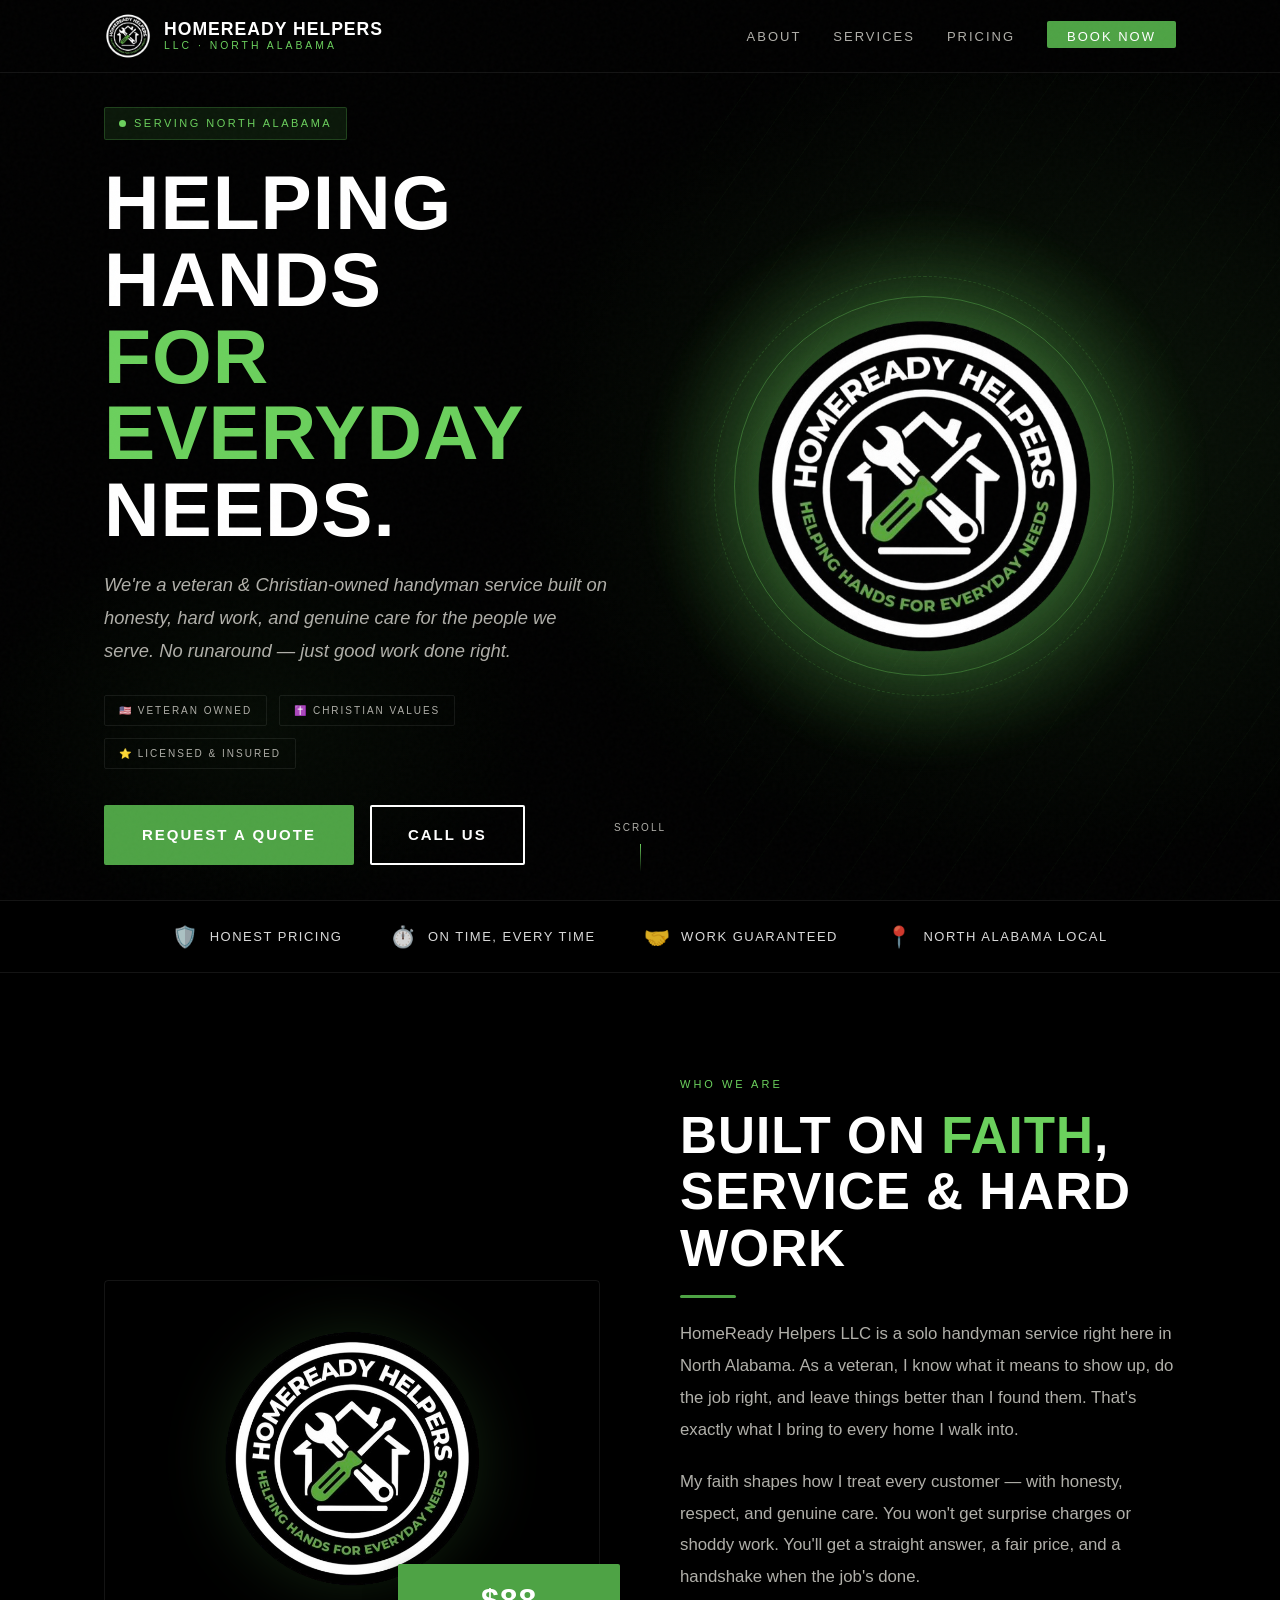
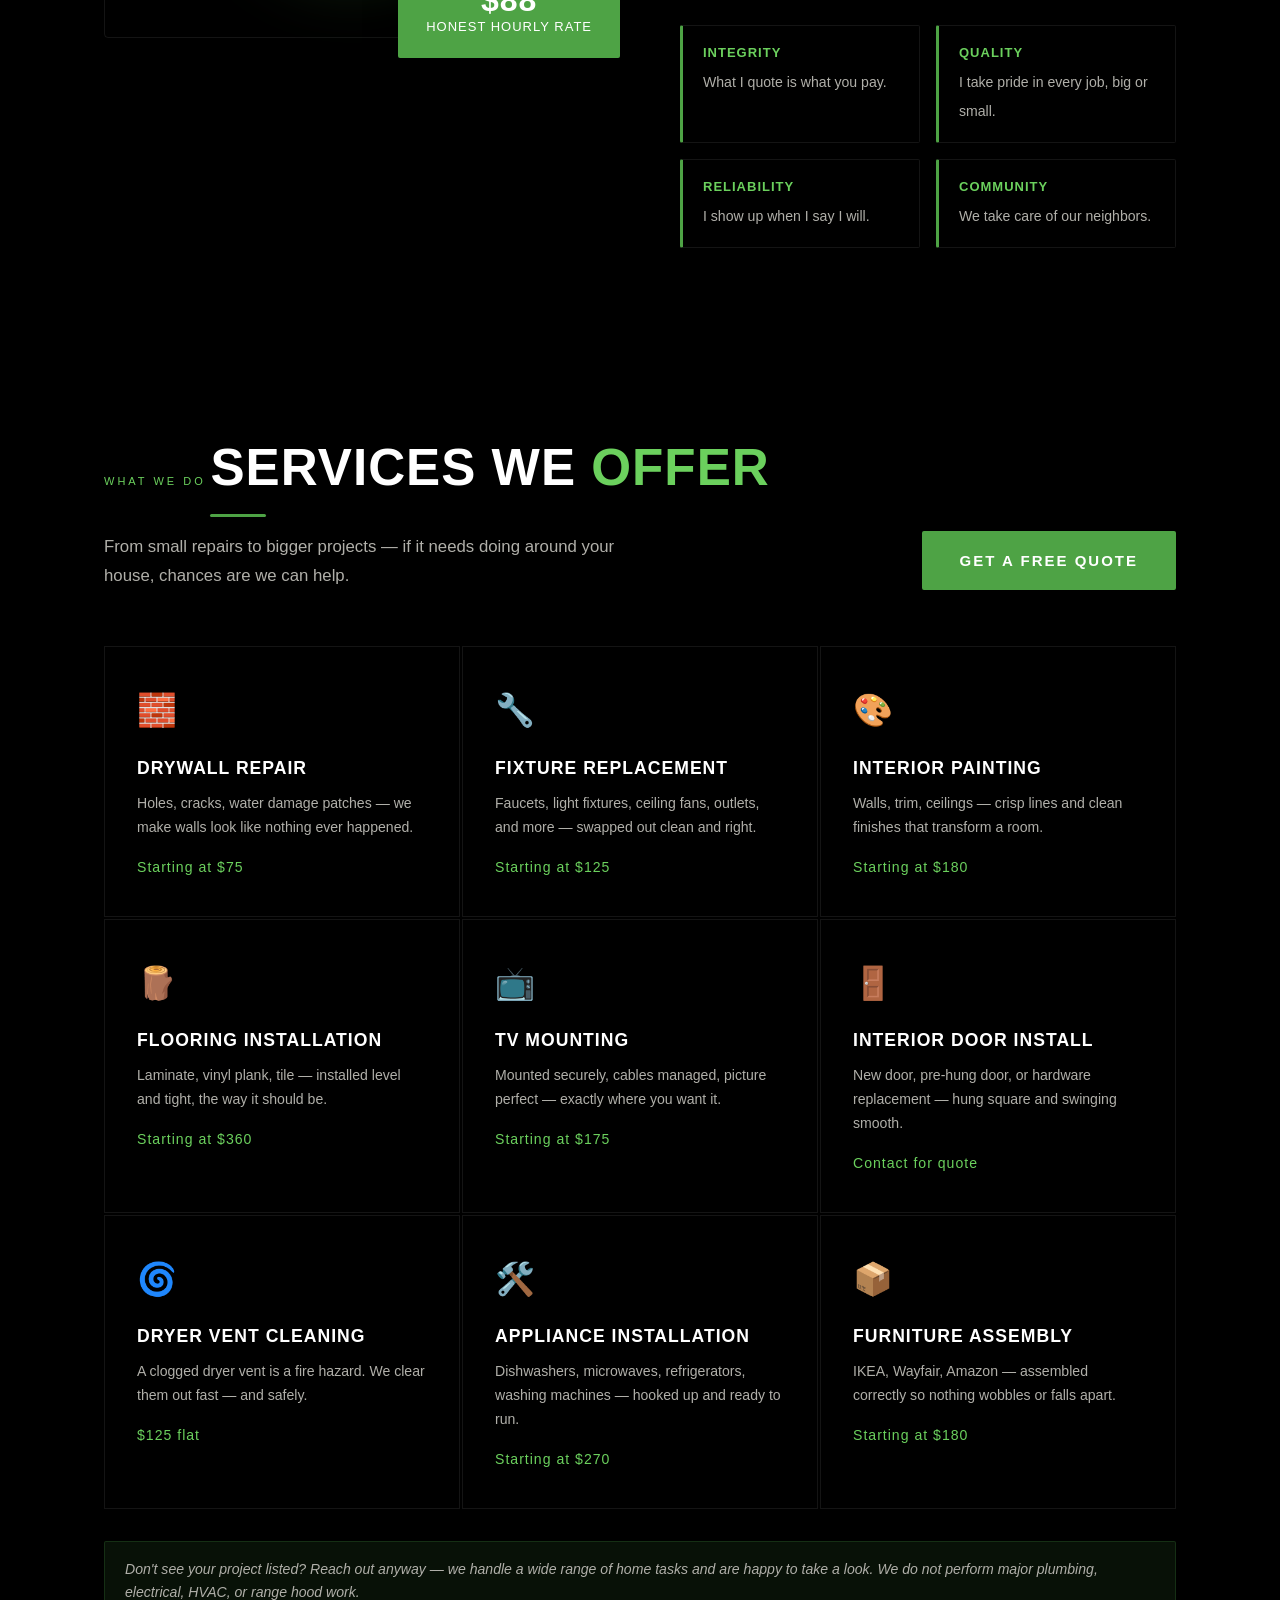
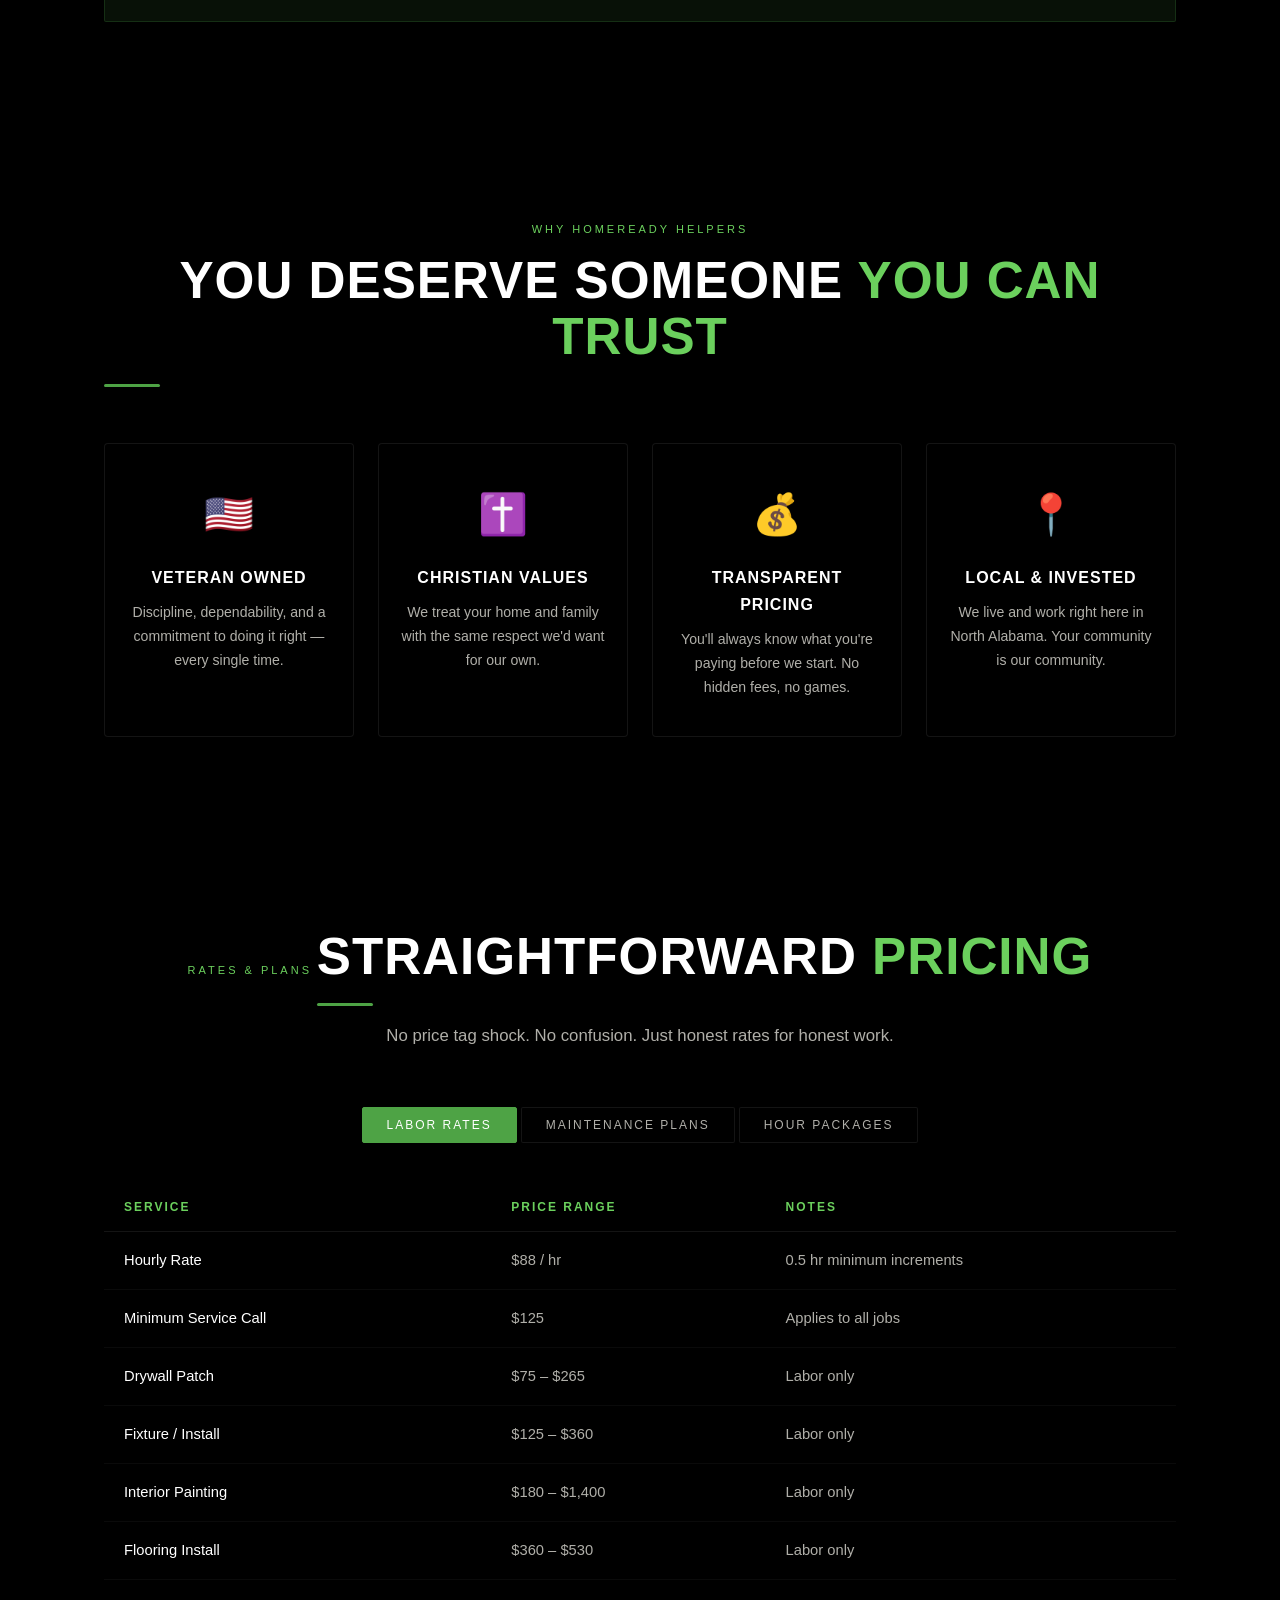
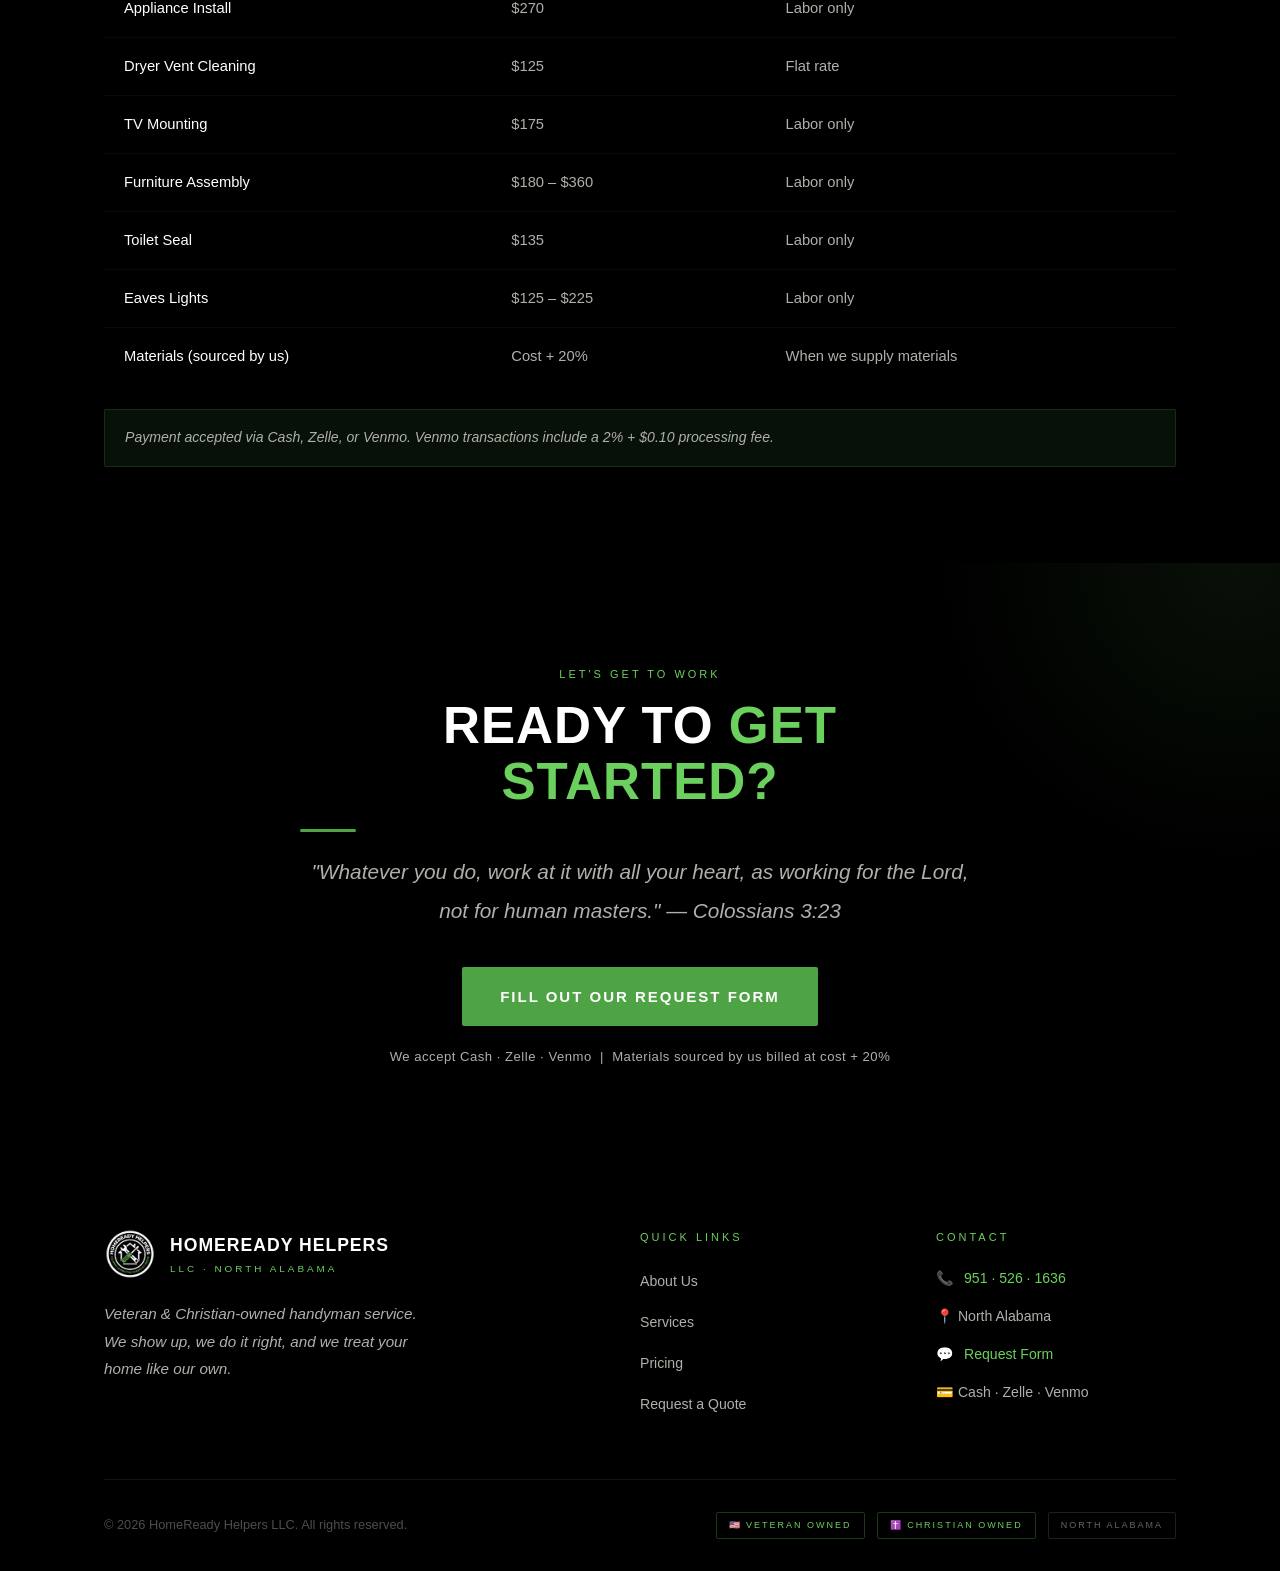
==== index.html @ 25ef0c64 "Differentiate Maintenance Plans from Hour Packages in pricing Rename the "Monthly Plans" tab to "Mai" ====
<!DOCTYPE html>
<html lang="en">
<head>
  <meta charset="UTF-8" />
  <meta name="viewport" content="width=device-width, initial-scale=1.0" />
  <title>HomeReady Helpers LLC | North Alabama Handyman Services</title>
  <meta name="description" content="Veteran & Christian-owned handyman service in North Alabama. Honest work, fair prices, and people we actually care about. Call 951 · 526 · 1636." />

  <!-- Social share preview (Facebook, etc.) -->
  <meta property="og:type" content="website" />
  <meta property="og:title" content="HomeReady Helpers LLC | North Alabama Handyman Services" />
  <meta property="og:description" content="Veteran & Christian-owned handyman service in North Alabama. Honest work, fair prices, and people we actually care about." />
  <meta property="og:image" content="https://homereadyhelpers.com/icons/icon-512.png" />
  <meta property="og:url" content="https://homereadyhelpers.com/" />
  <meta name="twitter:card" content="summary_large_image" />

  <link rel="icon" href="icons/icon-192.png" />
  <link rel="apple-touch-icon" href="icons/apple-touch-icon.png" />
  <meta name="theme-color" content="#000000" />

  <link rel="stylesheet" href="style.css" />
</head>
<body>

  <!-- ── SCROLL PROGRESS BAR ─────────────────────────────────── -->
  <div class="scroll-progress"></div>

  <!-- ── NAV ───────────────────────────────────────────────── -->
  <nav>
    <div class="container nav-inner">
      <a href="#hero" class="nav-logo">
        <img src="IMG_2296.png" alt="HomeReady Helpers Logo" onerror="this.style.display='none'" />
        <div class="nav-logo-text">
          HomeReady Helpers
          <span>LLC · North Alabama</span>
        </div>
      </a>
      <ul class="nav-links">
        <li><a href="#about">About</a></li>
        <li><a href="#services">Services</a></li>
        <li><a href="#pricing">Pricing</a></li>
        <li><a href="#book" class="nav-cta">Book Now</a></li>
      </ul>
      <button class="nav-toggle" id="navToggle" onclick="toggleMenu()" aria-label="Toggle menu" aria-expanded="false" aria-controls="mobileMenu">
        <span></span><span></span><span></span>
      </button>
    </div>
  </nav>

  <!-- mobile menu -->
  <div class="mobile-menu" id="mobileMenu">
    <a href="#about" onclick="closeMenu()">About</a>
    <a href="#services" onclick="closeMenu()">Services</a>
    <a href="#pricing" onclick="closeMenu()">Pricing</a>
    <a href="#book" onclick="closeMenu()" style="color: var(--green-light);">Book Now</a>
  </div>

  <!-- ── HERO ──────────────────────────────────────────────── -->
  <section id="hero">
    <div class="hero-bg"></div>
    <div class="container hero-inner">
      <div class="hero-content">
        <div class="hero-badge">
          <span class="hero-badge-dot"></span>
          <span>Serving North Alabama</span>
        </div>
        <h1 class="hero-title">
          Helping Hands
          <span class="accent">for Everyday</span>
          Needs.
        </h1>
        <p class="hero-sub">
          We're a veteran &amp; Christian-owned handyman service built on honesty,
          hard work, and genuine care for the people we serve. No runaround —
          just good work done right.
        </p>
        <div class="hero-badges">
          <span class="hero-pill">🇺🇸 Veteran Owned</span>
          <span class="hero-pill">✝️ Christian Values</span>
          <span class="hero-pill">⭐ Licensed &amp; Insured</span>
        </div>
        <div class="hero-actions">
          <a href="https://forms.gle/g29sGJyyHtXctqeb6" target="_blank" class="btn btn-primary">Request a Quote</a>
          <a href="tel:9515261636" class="btn btn-outline">Call Us</a>
        </div>
      </div>
      <div class="hero-logo-wrap">
        <div class="hero-logo-glow" aria-hidden="true"></div>
        <div class="hero-logo-ring">
          <img src="IMG_2296.png" alt="HomeReady Helpers LLC" onerror="this.style.background='#000000'" />
        </div>
      </div>
    </div>
    <div class="scroll-cue" aria-hidden="true">
      <span>Scroll</span>
      <span class="scroll-cue-line"></span>
    </div>
  </section>

  <!-- ── TRUST BAR ──────────────────────────────────────────── -->
  <div class="trust-bar">
    <div class="container trust-bar-inner">
      <div class="trust-item"><span class="trust-icon">🛡️</span> Honest Pricing</div>
      <div class="trust-item"><span class="trust-icon">⏱️</span> On Time, Every Time</div>
      <div class="trust-item"><span class="trust-icon">🤝</span> Work Guaranteed</div>
      <div class="trust-item"><span class="trust-icon">📍</span> North Alabama Local</div>
    </div>
  </div>

  <!-- ── ABOUT ──────────────────────────────────────────────── -->
  <section id="about" class="section">
    <div class="container">
      <div class="about-grid">
        <div class="about-img-wrap">
          <div class="about-img-box">
            <img src="IMG_2296.png" alt="HomeReady Helpers Logo" onerror="this.style.display='none'" />
          </div>
          <div class="about-accent-box">
            <strong data-count-to="88" data-count-prefix="$">$0</strong>
            Honest Hourly Rate
          </div>
        </div>
        <div class="about-text reveal">
          <span class="tag">Who We Are</span>
          <h2 class="section-title">Built on <span>Faith</span>, Service &amp; Hard Work</h2>
          <p>
            HomeReady Helpers LLC is a solo handyman service right here in North Alabama.
            As a veteran, I know what it means to show up, do the job right, and leave
            things better than I found them. That's exactly what I bring to every home I walk into.
          </p>
          <p>
            My faith shapes how I treat every customer — with honesty, respect, and genuine care.
            You won't get surprise charges or shoddy work. You'll get a straight answer, a fair price,
            and a handshake when the job's done.
          </p>
          <div class="about-values reveal stagger">
            <div class="about-value">
              <strong>Integrity</strong>
              <span>What I quote is what you pay.</span>
            </div>
            <div class="about-value">
              <strong>Quality</strong>
              <span>I take pride in every job, big or small.</span>
            </div>
            <div class="about-value">
              <strong>Reliability</strong>
              <span>I show up when I say I will.</span>
            </div>
            <div class="about-value">
              <strong>Community</strong>
              <span>We take care of our neighbors.</span>
            </div>
          </div>
        </div>
      </div>
    </div>
  </section>

  <!-- ── SERVICES ───────────────────────────────────────────── -->
  <section id="services" class="section section--dark">
    <div class="container">
      <div class="services-header reveal">
        <div>
          <span class="tag">What We Do</span>
          <h2 class="section-title">Services We <span>Offer</span></h2>
          <p class="section-intro">From small repairs to bigger projects — if it needs doing around your house, chances are we can help.</p>
        </div>
        <a href="https://forms.gle/g29sGJyyHtXctqeb6" target="_blank" class="btn btn-primary">Get a Free Quote</a>
      </div>
      <div class="services-grid reveal stagger">

        <div class="service-card">
          <div class="service-icon">🧱</div>
          <div class="service-name">Drywall Repair</div>
          <div class="service-desc">Holes, cracks, water damage patches — we make walls look like nothing ever happened.</div>
          <div class="service-price">Starting at $75</div>
        </div>

        <div class="service-card">
          <div class="service-icon">🔧</div>
          <div class="service-name">Fixture Replacement</div>
          <div class="service-desc">Faucets, light fixtures, ceiling fans, outlets, and more — swapped out clean and right.</div>
          <div class="service-price">Starting at $125</div>
        </div>

        <div class="service-card">
          <div class="service-icon">🎨</div>
          <div class="service-name">Interior Painting</div>
          <div class="service-desc">Walls, trim, ceilings — crisp lines and clean finishes that transform a room.</div>
          <div class="service-price">Starting at $180</div>
        </div>

        <div class="service-card">
          <div class="service-icon">🪵</div>
          <div class="service-name">Flooring Installation</div>
          <div class="service-desc">Laminate, vinyl plank, tile — installed level and tight, the way it should be.</div>
          <div class="service-price">Starting at $360</div>
        </div>

        <div class="service-card">
          <div class="service-icon">📺</div>
          <div class="service-name">TV Mounting</div>
          <div class="service-desc">Mounted securely, cables managed, picture perfect — exactly where you want it.</div>
          <div class="service-price">Starting at $175</div>
        </div>

        <div class="service-card">
          <div class="service-icon">🚪</div>
          <div class="service-name">Interior Door Install</div>
          <div class="service-desc">New door, pre-hung door, or hardware replacement — hung square and swinging smooth.</div>
          <div class="service-price">Contact for quote</div>
        </div>

        <div class="service-card">
          <div class="service-icon">🌀</div>
          <div class="service-name">Dryer Vent Cleaning</div>
          <div class="service-desc">A clogged dryer vent is a fire hazard. We clear them out fast — and safely.</div>
          <div class="service-price">$125 flat</div>
        </div>

        <div class="service-card">
          <div class="service-icon">🛠️</div>
          <div class="service-name">Appliance Installation</div>
          <div class="service-desc">Dishwashers, microwaves, refrigerators, washing machines — hooked up and ready to run.</div>
          <div class="service-price">Starting at $270</div>
        </div>

        <div class="service-card">
          <div class="service-icon">📦</div>
          <div class="service-name">Furniture Assembly</div>
          <div class="service-desc">IKEA, Wayfair, Amazon — assembled correctly so nothing wobbles or falls apart.</div>
          <div class="service-price">Starting at $180</div>
        </div>

      </div>

      <p class="pricing-note" style="margin-top: 32px;">
        Don't see your project listed? Reach out anyway — we handle a wide range of home tasks and are happy to take a look.
        We do not perform major plumbing, electrical, HVAC, or range hood work.
      </p>
    </div>
  </section>

  <!-- ── WHY US ──────────────────────────────────────────────── -->
  <section class="section">
    <div class="container">
      <div style="text-align:center;" class="reveal">
        <span class="tag">Why HomeReady Helpers</span>
        <h2 class="section-title">You Deserve Someone <span>You Can Trust</span></h2>
      </div>
      <div class="why-grid reveal stagger">
        <div class="why-card">
          <div class="why-icon">🇺🇸</div>
          <div class="why-title">Veteran Owned</div>
          <div class="why-desc">Discipline, dependability, and a commitment to doing it right — every single time.</div>
        </div>
        <div class="why-card">
          <div class="why-icon">✝️</div>
          <div class="why-title">Christian Values</div>
          <div class="why-desc">We treat your home and family with the same respect we'd want for our own.</div>
        </div>
        <div class="why-card">
          <div class="why-icon">💰</div>
          <div class="why-title">Transparent Pricing</div>
          <div class="why-desc">You'll always know what you're paying before we start. No hidden fees, no games.</div>
        </div>
        <div class="why-card">
          <div class="why-icon">📍</div>
          <div class="why-title">Local & Invested</div>
          <div class="why-desc">We live and work right here in North Alabama. Your community is our community.</div>
        </div>
      </div>
    </div>
  </section>

  <!-- ── PRICING ─────────────────────────────────────────────── -->
  <section id="pricing" class="section section--dark">
    <div class="container">
      <div class="pricing-intro reveal">
        <span class="tag">Rates &amp; Plans</span>
        <h2 class="section-title">Straightforward <span>Pricing</span></h2>
        <p class="section-intro">No price tag shock. No confusion. Just honest rates for honest work.</p>
      </div>

      <div class="pricing-tabs">
        <button class="pricing-tab active" onclick="showTab('labor', this)">Labor Rates</button>
        <button class="pricing-tab" onclick="showTab('subscriptions', this)">Maintenance Plans</button>
        <button class="pricing-tab" onclick="showTab('packages', this)">Hour Packages</button>
      </div>

      <!-- LABOR RATES -->
      <div class="pricing-panel active" id="tab-labor">
        <table class="pricing-table">
          <thead>
            <tr>
              <th>Service</th>
              <th>Price Range</th>
              <th>Notes</th>
            </tr>
          </thead>
          <tbody>
            <tr><td>Hourly Rate</td><td>$88 / hr</td><td>0.5 hr minimum increments</td></tr>
            <tr><td>Minimum Service Call</td><td>$125</td><td>Applies to all jobs</td></tr>
            <tr><td>Drywall Patch</td><td>$75 – $265</td><td>Labor only</td></tr>
            <tr><td>Fixture / Install</td><td>$125 – $360</td><td>Labor only</td></tr>
            <tr><td>Interior Painting</td><td>$180 – $1,400</td><td>Labor only</td></tr>
            <tr><td>Flooring Install</td><td>$360 – $530</td><td>Labor only</td></tr>
            <tr><td>Appliance Install</td><td>$270</td><td>Labor only</td></tr>
            <tr><td>Dryer Vent Cleaning</td><td>$125</td><td>Flat rate</td></tr>
            <tr><td>TV Mounting</td><td>$175</td><td>Labor only</td></tr>
            <tr><td>Furniture Assembly</td><td>$180 – $360</td><td>Labor only</td></tr>
            <tr><td>Toilet Seal</td><td>$135</td><td>Labor only</td></tr>
            <tr><td>Eaves Lights</td><td>$125 – $225</td><td>Labor only</td></tr>
            <tr><td>Materials (sourced by us)</td><td>Cost + 20%</td><td>When we supply materials</td></tr>
          </tbody>
        </table>
        <div class="pricing-note">
          Payment accepted via Cash, Zelle, or Venmo. Venmo transactions include a 2% + $0.10 processing fee.
        </div>
      </div>

      <!-- SUBSCRIPTION PLANS -->
      <div class="pricing-panel" id="tab-subscriptions">
        <div class="tab-intro-note">
          These are <strong>general home maintenance</strong> plans — recurring upkeep like small
          repairs, fixes, and honey-do tasks. Got a bigger project or something outside normal
          maintenance? Check out <a href="#" onclick="showTab('packages', document.querySelectorAll('.pricing-tab')[2]); return false;">Hour Packages</a> instead.
        </div>
        <div class="plan-cards">
          <div class="plan-card reveal">
            <div class="plan-name">Basic</div>
            <div class="plan-price"><sup>$</sup>99<sub>/mo</sub></div>
            <ul class="plan-features">
              <li>1 visit per month</li>
              <li>1 hour of labor included</li>
              <li>No material allowance</li>
              <li>$88/hr for overages</li>
              <li>$1,070/yr (save ~10%)</li>
            </ul>
            <a href="https://forms.gle/g29sGJyyHtXctqeb6" target="_blank" class="btn btn-outline" style="margin-top:24px; width:100%; text-align:center;">Get Started</a>
          </div>
          <div class="plan-card featured reveal">
            <div class="plan-name">Standard</div>
            <div class="plan-price"><sup>$</sup>149<sub>/mo</sub></div>
            <ul class="plan-features">
              <li>1 visit per month</li>
              <li>1.5 hours of labor included</li>
              <li>$30 material allowance</li>
              <li>$88/hr for overages</li>
              <li>$1,600/yr (save ~11%)</li>
            </ul>
            <a href="https://forms.gle/g29sGJyyHtXctqeb6" target="_blank" class="btn btn-primary" style="margin-top:24px; width:100%; text-align:center;">Get Started</a>
          </div>
          <div class="plan-card reveal">
            <div class="plan-name">Premium</div>
            <div class="plan-price"><sup>$</sup>199<sub>/mo</sub></div>
            <ul class="plan-features">
              <li>1x/mo (2 hrs) or 2x/mo (1 hr ea.)</li>
              <li>2 hours of labor included</li>
              <li>$60 material allowance</li>
              <li>$88/hr for overages</li>
              <li>$2,150/yr (save ~10%)</li>
            </ul>
            <a href="https://forms.gle/g29sGJyyHtXctqeb6" target="_blank" class="btn btn-outline" style="margin-top:24px; width:100%; text-align:center;">Get Started</a>
          </div>
        </div>
      </div>

      <!-- HOUR PACKAGES -->
      <div class="pricing-panel" id="tab-packages">
        <div class="tab-intro-note">
          Hour Packages are for work <strong>outside normal home maintenance</strong> — renovations,
          larger projects, and one-off jobs. For routine upkeep, see our
          <a href="#" onclick="showTab('subscriptions', document.querySelectorAll('.pricing-tab')[1]); return false;">Maintenance Plans</a> instead.
        </div>
        <table class="pricing-table">
          <thead>
            <tr>
              <th>Package</th>
              <th>Monthly</th>
              <th>Annual (10% off)</th>
              <th>Notes</th>
            </tr>
          </thead>
          <tbody>
            <tr><td>4-Hour Block</td><td>$352</td><td>$3,802</td><td>You provide all materials</td></tr>
            <tr><td>8-Hour Block</td><td>$704</td><td>$7,603</td><td>You provide all materials</td></tr>
            <tr><td>12-Hour Block</td><td>$1,056</td><td>$11,405</td><td>You provide all materials</td></tr>
          </tbody>
        </table>
        <div class="pricing-note">
          Hour packages are great for landlords, property managers, or homeowners with ongoing projects.
          Unused hours expire at the end of each month — no rollover. Overage hours billed at $88/hr.
        </div>
      </div>

    </div>
  </section>

  <!-- ── BOOKING CTA ────────────────────────────────────────── -->
  <section id="book" class="section">
    <div class="container">
      <div class="book-inner reveal">
        <span class="tag">Let's Get to Work</span>
        <h2 class="section-title">Ready to <span>Get Started?</span></h2>
        <p class="book-quote">
          "Whatever you do, work at it with all your heart, as working for the Lord,
          not for human masters." — Colossians 3:23
        </p>
        <div class="book-actions">
          <a href="https://forms.gle/g29sGJyyHtXctqeb6" target="_blank" class="btn btn-primary">Fill Out Our Request Form</a>
        </div>

        <p class="payment-note">We accept Cash · Zelle · Venmo &nbsp;|&nbsp; Materials sourced by us billed at cost + 20%</p>
      </div>
    </div>
  </section>

  <!-- ── FOOTER ─────────────────────────────────────────────── -->
  <footer>
    <div class="container">
      <div class="footer-grid">
        <div>
          <div class="footer-brand-logo">
            <img src="IMG_2296.png" alt="HomeReady Helpers Logo" onerror="this.style.display='none'" />
            <div class="footer-brand-name">
              HomeReady Helpers
              <span>LLC · North Alabama</span>
            </div>
          </div>
          <p class="footer-tagline">
            Veteran &amp; Christian-owned handyman service. We show up, we do it right,
            and we treat your home like our own.
          </p>
        </div>
        <div>
          <div class="footer-heading">Quick Links</div>
          <ul class="footer-links">
            <li><a href="#about">About Us</a></li>
            <li><a href="#services">Services</a></li>
            <li><a href="#pricing">Pricing</a></li>
            <li><a href="https://forms.gle/g29sGJyyHtXctqeb6" target="_blank">Request a Quote</a></li>
          </ul>
        </div>
        <div>
          <div class="footer-heading">Contact</div>
          <div class="footer-contact-item">
            📞 <a href="tel:9515261636">951 · 526 · 1636</a>
          </div>
          <div class="footer-contact-item">
            📍 North Alabama
          </div>
          <div class="footer-contact-item">
            💬 <a href="https://forms.gle/g29sGJyyHtXctqeb6" target="_blank">Request Form</a>
          </div>
          <div class="footer-contact-item" style="margin-top: 8px;">
            💳 Cash · Zelle · Venmo
          </div>
        </div>
      </div>
      <div class="footer-bottom">
        <p class="footer-copy">© <span id="year">2025</span> HomeReady Helpers LLC. All rights reserved.</p>
        <div class="footer-badges">
          <span class="footer-badge green-badge">🇺🇸 Veteran Owned</span>
          <span class="footer-badge green-badge">✝️ Christian Owned</span>
          <span class="footer-badge">North Alabama</span>
        </div>
      </div>
    </div>
  </footer>

  <!-- ── MOBILE STICKY CTA BAR ──────────────────────────────── -->
  <div class="mobile-cta-bar">
    <a href="tel:9515261636" class="cta-call">📞 Call</a>
    <a href="https://forms.gle/g29sGJyyHtXctqeb6" target="_blank" class="cta-quote">Get a Quote</a>
  </div>

  <!-- ── BACK TO TOP ─────────────────────────────────────────── -->
  <button class="back-to-top" aria-label="Back to top">↑</button>

  <script src="script.js" defer></script>
</body>
</html>
---- style.css ----
/* ── TOKENS ───────────────────────────────────────────── */
:root {
  --black:   #000000;
  --off-black: #000000;
  --green:   #4EA345;
  --green-light: #6BD05D;
  --green-dark:  #3A7F34;
  --white:   #FFFFFF;
  --grey:    #b0afa9;
  --border:  rgba(255,255,255,0.08);
  --font-display: 'Arial Black', 'Helvetica Neue', Arial, sans-serif;
  --font-body:    'Helvetica Neue', Arial, sans-serif;
  --font-accent:  'Helvetica Neue', Arial, sans-serif;
}

/* ── RESET ────────────────────────────────────────────── */
*, *::before, *::after { box-sizing: border-box; margin: 0; padding: 0; }

/* The [hidden] attribute must always win over any component's own display
   rule (e.g. `.add-service-form { display: flex }`) — otherwise elements
   toggled via JS's `.hidden = true` stay visible despite the attribute. */
[hidden] { display: none !important; }

html {
  scroll-behavior: smooth;
}

body {
  background: var(--black);
  color: var(--white);
  font-family: var(--font-body);
  font-size: 17px;
  line-height: 1.7;
  overflow-x: hidden;
}
img { max-width: 100%; display: block; }
a { color: inherit; text-decoration: none; }

/* ── UTILITY ──────────────────────────────────────────── */
.container { max-width: 1120px; margin: 0 auto; padding: 0 24px; }
.section { padding: 96px 0; background: #000000; }
.section--dark { background: #000000; }
.section--green { background: var(--green-dark); }

/* Force ALL sections dark — belt and suspenders */
section, footer, nav { background-color: #000000; }
.tag {
  display: inline-block;
  font-family: var(--font-display);
  font-size: 11px;
  letter-spacing: 3px;
  text-transform: uppercase;
  color: var(--green-light);
  margin-bottom: 14px;
}
.section-title {
  font-family: var(--font-display);
  font-size: clamp(2rem, 5vw, 3.2rem);
  font-weight: 700;
  text-transform: uppercase;
  letter-spacing: 1px;
  line-height: 1.1;
  color: var(--white);
  position: relative;
  display: inline-block;
}
.section-title span { color: var(--green-light); }
.section-title::after {
  content: '';
  display: block;
  height: 3px;
  width: 56px;
  margin-top: 18px;
  background: var(--green);
  border-radius: 2px;
  transform: scaleX(0);
  transform-origin: left;
  transition: transform 0.6s cubic-bezier(.2,.8,.2,1) 0.15s;
}
.reveal.visible .section-title::after { transform: scaleX(1); }
.section-intro {
  font-family: var(--font-accent);
  font-size: 1.05rem;
  color: var(--grey);
  margin-top: 16px;
  max-width: 560px;
}
.btn {
  display: inline-block;
  position: relative;
  overflow: hidden;
  padding: 15px 36px;
  font-family: var(--font-display);
  font-size: 15px;
  font-weight: 600;
  letter-spacing: 2px;
  text-transform: uppercase;
  border-radius: 2px;
  cursor: pointer;
  transition: transform 0.25s ease, box-shadow 0.25s ease, background 0.25s ease, border-color 0.25s ease;
}
.btn-primary {
  background: var(--green);
  color: var(--white);
  border: 2px solid var(--green);
}
.btn-primary:hover {
  background: var(--green-light);
  border-color: var(--green-light);
  transform: translateY(-2px);
  box-shadow: 0 8px 24px rgba(78,163,69,0.35);
}
.btn-outline {
  background: transparent;
  color: var(--white);
  border: 2px solid var(--white);
}
.btn-outline:hover {
  background: #000000;
  color: var(--white);
  border-color: var(--white);
  transform: translateY(-2px);
}
.btn:active { transform: translateY(0) scale(0.97); }

/* button ripple */
.btn .ripple {
  position: absolute;
  border-radius: 50%;
  transform: scale(0);
  animation: ripple 0.6s ease-out;
  background: rgba(255,255,255,0.45);
  pointer-events: none;
}
@keyframes ripple {
  to { transform: scale(3); opacity: 0; }
}

/* ── NOISE TEXTURE OVERLAY ────────────────────────────── */
body::before {
  content: '';
  position: fixed;
  inset: 0;
  background-image: url("data:image/svg+xml,%3Csvg viewBox='0 0 256 256' xmlns='http://www.w3.org/2000/svg'%3E%3Cfilter id='noise'%3E%3CfeTurbulence type='fractalNoise' baseFrequency='0.9' numOctaves='4' stitchTiles='stitch'/%3E%3C/filter%3E%3Crect width='100%25' height='100%25' filter='url(%23noise)' opacity='1'/%3E%3C/svg%3E");
  opacity: 0.022;
  pointer-events: none;
  z-index: 9999;
}

/* ── SCROLL PROGRESS BAR ──────────────────────────────── */
.scroll-progress {
  position: fixed;
  top: 0; left: 0;
  height: 3px;
  width: 0%;
  background: linear-gradient(90deg, var(--green-dark), var(--green-light));
  z-index: 200;
  transition: width 0.1s linear;
}

/* ── NAV ──────────────────────────────────────────────── */
nav {
  position: fixed;
  top: 0; left: 0; right: 0;
  z-index: 100;
  background: rgba(0,0,0,0.97);
  backdrop-filter: blur(12px);
  border-bottom: 1px solid var(--border);
  transition: background 0.3s, box-shadow 0.3s;
}
nav.scrolled {
  box-shadow: 0 8px 24px rgba(0,0,0,0.25);
}
.nav-inner {
  display: flex;
  align-items: center;
  justify-content: space-between;
  height: 72px;
}
.nav-logo {
  display: flex;
  align-items: center;
  gap: 12px;
}
.nav-logo img {
  width: 48px;
  height: 48px;
  border-radius: 50%;
  transition: transform 0.4s ease;
}
.nav-logo:hover img {
  transform: rotate(18deg);
}
.nav-logo-text {
  font-family: var(--font-display);
  font-size: 1.1rem;
  font-weight: 700;
  letter-spacing: 1px;
  text-transform: uppercase;
  line-height: 1.2;
}
.nav-logo-text span { color: var(--green-light); display: block; font-size: 0.65rem; letter-spacing: 3px; font-weight: 400; }
.nav-links {
  display: flex;
  align-items: center;
  gap: 32px;
  list-style: none;
}
.nav-links a {
  position: relative;
  font-family: var(--font-display);
  font-size: 13px;
  letter-spacing: 2px;
  text-transform: uppercase;
  color: var(--grey);
  transition: color 0.2s;
  padding-bottom: 4px;
}
.nav-links a:not(.nav-cta)::after {
  content: '';
  position: absolute;
  left: 0; bottom: 0;
  width: 100%;
  height: 2px;
  background: var(--green-light);
  transform: scaleX(0);
  transform-origin: left;
  transition: transform 0.25s ease;
}
.nav-links a:not(.nav-cta):hover::after,
.nav-links a.active-link::after {
  transform: scaleX(1);
}
.nav-links a:hover { color: var(--white); }
.nav-links a.active-link { color: var(--white); }
.nav-cta {
  background: var(--green);
  color: var(--white) !important;
  padding: 8px 20px;
  border-radius: 2px;
  transition: background 0.2s !important;
}
.nav-cta:hover { background: var(--green-light) !important; color: var(--white) !important; }

/* hamburger */
.nav-toggle { display: none; flex-direction: column; gap: 5px; cursor: pointer; padding: 4px; background: none; border: none; }
.nav-toggle span { display: block; width: 24px; height: 2px; background: var(--white); transition: all 0.3s; }
.nav-toggle.open span:nth-child(1) { transform: translateY(7px) rotate(45deg); }
.nav-toggle.open span:nth-child(2) { opacity: 0; }
.nav-toggle.open span:nth-child(3) { transform: translateY(-7px) rotate(-45deg); }

/* mobile menu */
.mobile-menu {
  display: flex;
  flex-direction: column;
  gap: 20px;
  position: fixed;
  top: 72px; left: 0; right: 0;
  background: #000000;
  border-bottom: 1px solid var(--border);
  z-index: 99;
  padding: 24px;
  max-height: 0;
  overflow: hidden;
  opacity: 0;
  transition: max-height 0.35s ease, opacity 0.3s ease, padding 0.35s ease;
  padding-top: 0;
  padding-bottom: 0;
}
.mobile-menu.open {
  max-height: 400px;
  opacity: 1;
  padding-top: 24px;
  padding-bottom: 24px;
}
.mobile-menu a {
  font-family: var(--font-display);
  font-size: 18px;
  letter-spacing: 2px;
  text-transform: uppercase;
  color: var(--grey);
  padding: 8px 0;
  border-bottom: 1px solid var(--border);
}
.mobile-menu a:hover { color: var(--white); }

/* ── HERO ─────────────────────────────────────────────── */
#hero {
  min-height: 100vh;
  display: flex;
  align-items: center;
  position: relative;
  overflow: hidden;
  padding-top: 72px;
}
.hero-bg {
  position: absolute;
  inset: 0;
  background:
    radial-gradient(ellipse 60% 70% at var(--mx, 80%) var(--my, 50%), rgba(78,163,69,0.14) 0%, transparent 70%),
    radial-gradient(ellipse 40% 40% at 20% 80%, rgba(78,163,69,0.07) 0%, transparent 60%),
    var(--black);
  transition: background 0.6s ease-out;
}
/* diagonal stripe accent */
.hero-bg::after {
  content: '';
  position: absolute;
  top: 0; right: 0;
  width: 45%;
  height: 100%;
  background: repeating-linear-gradient(
    -55deg,
    transparent,
    transparent 40px,
    rgba(78,163,69,0.03) 40px,
    rgba(78,163,69,0.03) 41px
  );
}
.hero-inner {
  position: relative;
  z-index: 2;
  display: grid;
  grid-template-columns: 1fr 1fr;
  gap: 64px;
  align-items: center;
}
.hero-badge {
  display: inline-flex;
  align-items: center;
  gap: 8px;
  background: rgba(78,163,69,0.15);
  border: 1px solid rgba(78,163,69,0.3);
  padding: 6px 14px;
  border-radius: 2px;
  margin-bottom: 24px;
  animation: fadeUp 0.6s ease both;
}
.hero-badge-dot {
  width: 7px; height: 7px;
  background: var(--green-light);
  border-radius: 50%;
  animation: pulse 2s infinite;
}
@keyframes pulse {
  0%, 100% { opacity: 1; transform: scale(1); }
  50% { opacity: 0.5; transform: scale(1.4); }
}
.hero-badge span {
  font-family: var(--font-display);
  font-size: 11px;
  letter-spacing: 2.5px;
  text-transform: uppercase;
  color: var(--green-light);
}
.hero-title {
  font-family: var(--font-display);
  font-size: clamp(2.8rem, 6vw, 5rem);
  font-weight: 700;
  text-transform: uppercase;
  line-height: 1.0;
  letter-spacing: 1px;
  animation: fadeUp 0.7s ease 0.1s both;
}
.hero-title .accent { color: var(--green-light); display: block; }
.hero-sub {
  font-family: var(--font-accent);
  font-size: 1.15rem;
  font-style: italic;
  color: var(--grey);
  margin-top: 20px;
  line-height: 1.8;
  animation: fadeUp 0.7s ease 0.2s both;
}
.hero-badges {
  display: flex;
  gap: 12px;
  flex-wrap: wrap;
  margin-top: 28px;
  animation: fadeUp 0.7s ease 0.3s both;
}
.hero-pill {
  font-family: var(--font-display);
  font-size: 10px;
  letter-spacing: 2px;
  text-transform: uppercase;
  padding: 6px 14px;
  border: 1px solid var(--border);
  border-radius: 2px;
  color: var(--grey);
  transition: border-color 0.25s, color 0.25s, transform 0.25s;
}
.hero-pill:hover {
  border-color: rgba(78,163,69,0.5);
  color: var(--white);
  transform: translateY(-2px);
}
.hero-actions {
  display: flex;
  gap: 16px;
  margin-top: 36px;
  flex-wrap: wrap;
  animation: fadeUp 0.7s ease 0.4s both;
}
.hero-logo-wrap {
  position: relative;
  display: flex;
  justify-content: center;
  align-items: center;
  animation: fadeIn 1s ease 0.3s both;
}
.hero-logo-glow {
  position: absolute;
  width: 560px;
  height: 560px;
  border-radius: 50%;
  background: radial-gradient(circle, rgba(107,208,93,0.45) 0%, rgba(107,208,93,0.18) 40%, transparent 72%);
  filter: blur(6px);
  animation: glowPulse 4.5s ease-in-out infinite;
  pointer-events: none;
  z-index: 0;
}
@keyframes glowPulse {
  0%, 100% { opacity: 0.75; transform: scale(1); }
  50% { opacity: 1; transform: scale(1.08); }
}
.hero-logo-ring {
  position: relative;
  z-index: 1;
  width: 340px;
  height: 340px;
  will-change: transform;
}
.hero-logo-ring::before {
  content: '';
  position: absolute;
  inset: -20px;
  border-radius: 50%;
  border: 1px solid rgba(107,208,93,0.35);
  animation: spin 20s linear infinite;
}
.hero-logo-ring::after {
  content: '';
  position: absolute;
  inset: -40px;
  border-radius: 50%;
  border: 1px dashed rgba(107,208,93,0.18);
  animation: spin 35s linear infinite reverse;
}
@keyframes spin { to { transform: rotate(360deg); } }
.hero-logo-ring img {
  width: 100%;
  height: 100%;
  object-fit: cover;
  border-radius: 50%;
  filter: drop-shadow(0 0 50px rgba(107,208,93,0.45));
}

@keyframes fadeUp {
  from { opacity: 0; transform: translateY(24px); }
  to   { opacity: 1; transform: translateY(0); }
}
@keyframes fadeIn {
  from { opacity: 0; }
  to   { opacity: 1; }
}

.scroll-cue {
  position: absolute;
  bottom: 28px;
  left: 50%;
  transform: translateX(-50%);
  display: flex;
  flex-direction: column;
  align-items: center;
  gap: 8px;
  color: var(--grey);
  font-family: var(--font-display);
  font-size: 10px;
  letter-spacing: 2px;
  text-transform: uppercase;
  opacity: 0.7;
  animation: fadeIn 1s ease 1s both;
  z-index: 2;
}
.scroll-cue-line {
  width: 1px;
  height: 28px;
  background: linear-gradient(var(--green-light), transparent);
  animation: scrollcue 1.8s ease infinite;
}
@keyframes scrollcue {
  0% { transform: scaleY(0); transform-origin: top; }
  50% { transform: scaleY(1); transform-origin: top; }
  51% { transform: scaleY(1); transform-origin: bottom; }
  100% { transform: scaleY(0); transform-origin: bottom; }
}

/* ── TRUST BAR ────────────────────────────────────────── */
.trust-bar {
  background: #000000;
  padding: 18px 0;
  border-top: 1px solid rgba(255,255,255,0.08);
  border-bottom: 1px solid rgba(255,255,255,0.08);
}
.trust-bar-inner {
  display: flex;
  justify-content: center;
  align-items: center;
  gap: 48px;
  flex-wrap: wrap;
}
.trust-item {
  display: flex;
  align-items: center;
  gap: 10px;
  font-family: var(--font-display);
  font-size: 13px;
  letter-spacing: 1.5px;
  text-transform: uppercase;
  color: rgba(255,255,255,0.85);
  transition: color 0.2s, transform 0.2s;
}
.trust-item:hover { color: var(--green-light); transform: translateY(-2px); }
.trust-icon { font-size: 1.3rem; display: inline-block; transition: transform 0.3s; }
.trust-item:hover .trust-icon { transform: scale(1.2) rotate(-6deg); }

/* ── ABOUT ────────────────────────────────────────────── */
.about-grid {
  display: grid;
  grid-template-columns: 1fr 1fr;
  gap: 80px;
  align-items: center;
}
.about-img-wrap {
  position: relative;
}
.about-img-box {
  border: 1px solid var(--border);
  border-radius: 4px;
  padding: 48px;
  display: flex;
  justify-content: center;
  align-items: center;
  transition: border-color 0.3s;
}
.about-img-wrap:hover .about-img-box {
  border-color: rgba(78,163,69,0.4);
}
.about-img-box img {
  width: 260px;
  height: 260px;
  border-radius: 50%;
  object-fit: cover;
  filter: drop-shadow(0 0 30px rgba(78,163,69,0.2));
  transition: transform 0.5s ease;
}
.about-img-wrap:hover .about-img-box img {
  transform: scale(1.04) rotate(2deg);
}
.about-accent-box {
  position: absolute;
  bottom: -20px;
  right: -20px;
  background: var(--green);
  padding: 20px 28px;
  border-radius: 2px;
  font-family: var(--font-display);
  font-size: 13px;
  letter-spacing: 1px;
  text-transform: uppercase;
  text-align: center;
  box-shadow: 0 12px 32px rgba(0,0,0,0.35);
}
.about-accent-box strong { display: block; font-size: 2rem; line-height: 1; }
.about-text p {
  font-family: var(--font-accent);
  font-size: 1.05rem;
  color: var(--grey);
  margin-top: 20px;
  line-height: 1.9;
}
.about-values {
  display: grid;
  grid-template-columns: 1fr 1fr;
  gap: 16px;
  margin-top: 32px;
}
.about-value {
  background: #000000;
  border: 1px solid var(--border);
  padding: 16px 20px;
  border-left: 3px solid var(--green);
  border-radius: 2px;
  transition: transform 0.25s ease, background 0.25s ease;
}
.about-value:hover {
  transform: translateX(4px);
  background: rgba(78,163,69,0.06);
}
.about-value strong {
  font-family: var(--font-display);
  font-size: 13px;
  letter-spacing: 1px;
  text-transform: uppercase;
  color: var(--green-light);
  display: block;
  margin-bottom: 4px;
}
.about-value span {
  font-size: 0.88rem;
  color: var(--grey);
}

/* ── SERVICES ─────────────────────────────────────────── */
.services-header {
  display: flex;
  justify-content: space-between;
  align-items: flex-end;
  margin-bottom: 56px;
  flex-wrap: wrap;
  gap: 24px;
}
.services-grid {
  display: grid;
  grid-template-columns: repeat(3, 1fr);
  gap: 2px;
}
.service-card {
  background: #000000;
  padding: 36px 32px;
  border: 1px solid var(--border);
  position: relative;
  overflow: hidden;
  transition: transform 0.35s cubic-bezier(.2,.8,.2,1), background 0.3s;
  cursor: default;
}
.service-card::before {
  content: '';
  position: absolute;
  bottom: 0; left: 0;
  width: 100%; height: 3px;
  background: var(--green);
  transform: scaleX(0);
  transform-origin: left;
  transition: transform 0.35s ease;
}
.service-card:hover { background: rgba(78,163,69,0.05); transform: translateY(-6px); }
.service-card:hover::before { transform: scaleX(1); }
.service-icon {
  font-size: 2rem;
  margin-bottom: 16px;
  display: inline-block;
  transition: transform 0.4s cubic-bezier(.2,.8,.2,1);
}
.service-card:hover .service-icon {
  transform: scale(1.25) rotate(-8deg);
}
.service-name {
  font-family: var(--font-display);
  font-size: 1.1rem;
  font-weight: 600;
  text-transform: uppercase;
  letter-spacing: 1px;
  color: var(--white);
  margin-bottom: 8px;
}
.service-desc {
  font-size: 0.88rem;
  color: var(--grey);
  line-height: 1.7;
}
.service-price {
  margin-top: 16px;
  font-family: var(--font-display);
  font-size: 0.88rem;
  color: var(--green-light);
  letter-spacing: 1px;
}

/* ── PRICING ──────────────────────────────────────────── */
.pricing-intro {
  text-align: center;
  margin-bottom: 56px;
}
.pricing-intro .section-intro { margin: 16px auto 0; }
.pricing-tabs {
  display: flex;
  justify-content: center;
  gap: 4px;
  margin-bottom: 40px;
  flex-wrap: wrap;
}
.pricing-tab {
  font-family: var(--font-display);
  font-size: 12px;
  letter-spacing: 2px;
  text-transform: uppercase;
  padding: 10px 24px;
  background: #000000;
  border: 1px solid var(--border);
  border-radius: 2px;
  cursor: pointer;
  color: var(--grey);
  transition: all 0.2s;
}
.pricing-tab.active, .pricing-tab:hover {
  background: var(--green);
  border-color: var(--green);
  color: var(--white);
}
.pricing-panel { display: none; }
.pricing-panel.active { display: block; animation: fadeUp 0.4s ease both; }
.pricing-table {
  width: 100%;
  border-collapse: collapse;
}
.pricing-table th {
  font-family: var(--font-display);
  font-size: 12px;
  letter-spacing: 2px;
  text-transform: uppercase;
  color: var(--green-light);
  padding: 14px 20px;
  text-align: left;
  border-bottom: 1px solid var(--border);
}
.pricing-table td {
  padding: 16px 20px;
  border-bottom: 1px solid rgba(255,255,255,0.04);
  font-size: 0.92rem;
  color: var(--grey);
  transition: background 0.2s;
}
.pricing-table tr:last-child td { border-bottom: none; }
.pricing-table tr:hover td { background: rgba(255,255,255,0.03); }
.pricing-table td:first-child { color: var(--white); font-weight: 500; }
.pricing-note {
  margin-top: 24px;
  padding: 16px 20px;
  background: rgba(78,163,69,0.1);
  border: 1px solid rgba(78,163,69,0.2);
  border-radius: 2px;
  font-size: 0.88rem;
  color: var(--grey);
  font-family: var(--font-accent);
  font-style: italic;
}
.tab-intro-note {
  margin-bottom: 28px;
  padding: 16px 20px;
  background: rgba(78,163,69,0.1);
  border: 1px solid rgba(78,163,69,0.2);
  border-radius: 2px;
  font-size: 0.88rem;
  color: var(--grey);
  font-family: var(--font-accent);
  font-style: italic;
}
.tab-intro-note strong { color: var(--white); font-style: normal; }
.tab-intro-note a { color: var(--green-light); font-style: normal; text-decoration: underline; text-underline-offset: 3px; }
.tab-intro-note a:hover { color: var(--white); }
.plan-cards {
  display: grid;
  grid-template-columns: repeat(3, 1fr);
  gap: 20px;
}
.plan-card {
  background: #000000;
  border: 1px solid var(--border);
  border-radius: 4px;
  padding: 36px 28px;
  text-align: center;
  transition: transform 0.3s, box-shadow 0.3s;
  position: relative;
}
.plan-card:hover { transform: translateY(-6px); box-shadow: 0 20px 40px rgba(0,0,0,0.3); }
.plan-card.featured {
  border-color: var(--green);
  background: rgba(78,163,69,0.08);
}
.plan-card.featured::before {
  content: 'MOST POPULAR';
  position: absolute;
  top: -12px; left: 50%; transform: translateX(-50%);
  background: var(--green);
  font-family: var(--font-display);
  font-size: 10px;
  letter-spacing: 2px;
  padding: 4px 14px;
  border-radius: 2px;
  white-space: nowrap;
}
.plan-name {
  font-family: var(--font-display);
  font-size: 1rem;
  letter-spacing: 2px;
  text-transform: uppercase;
  color: var(--green-light);
  margin-bottom: 16px;
}
.plan-price {
  font-family: var(--font-display);
  font-size: 3rem;
  font-weight: 700;
  line-height: 1;
  color: var(--white);
}
.plan-price sup { font-size: 1.2rem; vertical-align: top; margin-top: 10px; }
.plan-price sub { font-size: 1rem; font-weight: 400; color: var(--grey); }
.plan-features {
  list-style: none;
  margin-top: 28px;
  text-align: left;
}
.plan-features li {
  font-size: 0.88rem;
  color: var(--grey);
  padding: 8px 0;
  border-bottom: 1px solid rgba(255,255,255,0.04);
  display: flex;
  align-items: center;
  gap: 8px;
}
.plan-features li::before { content: '✓'; color: var(--green-light); font-weight: 700; }

/* ── BOOKING CTA ──────────────────────────────────────── */
#book {
  background: #000000 !important;
  position: relative;
  overflow: hidden;
  text-align: center;
}
#book::before {
  content: '';
  position: absolute;
  top: -50%; right: -20%;
  width: 600px; height: 600px;
  background: radial-gradient(circle, rgba(78,163,69,0.1) 0%, transparent 70%);
  pointer-events: none;
  animation: driftGlow 12s ease-in-out infinite;
}
@keyframes driftGlow {
  0%, 100% { transform: translate(0, 0); }
  50% { transform: translate(-30px, 30px); }
}
.book-inner { position: relative; z-index: 2; max-width: 680px; margin: 0 auto; }
.book-quote {
  font-family: var(--font-accent);
  font-size: 1.3rem;
  font-style: italic;
  color: var(--grey);
  margin: 20px 0 36px;
  line-height: 1.9;
}
.book-actions {
  display: flex;
  gap: 16px;
  justify-content: center;
  flex-wrap: wrap;
}
.book-phone {
  display: flex;
  align-items: center;
  gap: 10px;
  margin-top: 28px;
  justify-content: center;
  font-family: var(--font-display);
  font-size: 1.5rem;
  letter-spacing: 1px;
  color: var(--white);
}
.book-phone a { color: var(--green-light); }
.book-phone a:hover { color: var(--white); }
.payment-note {
  margin-top: 20px;
  font-size: 0.82rem;
  color: var(--grey);
  letter-spacing: 0.5px;
}

/* ── TESTIMONIALS / WHY US ────────────────────────────── */
.why-grid {
  display: grid;
  grid-template-columns: repeat(4, 1fr);
  gap: 24px;
  margin-top: 56px;
}
.why-card {
  text-align: center;
  padding: 36px 20px;
  background: #000000;
  border: 1px solid var(--border);
  border-radius: 4px;
  transition: transform 0.3s, border-color 0.3s;
}
.why-card:hover { transform: translateY(-6px); border-color: rgba(78,163,69,0.35); }
.why-icon { font-size: 2.5rem; margin-bottom: 16px; transition: transform 0.4s; }
.why-card:hover .why-icon { transform: scale(1.15); }
.why-title {
  font-family: var(--font-display);
  font-size: 1rem;
  font-weight: 600;
  text-transform: uppercase;
  letter-spacing: 1px;
  color: var(--white);
  margin-bottom: 10px;
}
.why-desc { font-size: 0.88rem; color: var(--grey); line-height: 1.7; }

/* ── FOOTER ───────────────────────────────────────────── */
footer {
  background: var(--black);
  padding: 64px 0 32px;
}
.footer-grid {
  display: grid;
  grid-template-columns: 2fr 1fr 1fr;
  gap: 56px;
  padding-bottom: 48px;
  border-bottom: 1px solid var(--border);
}
.footer-brand-logo {
  display: flex;
  align-items: center;
  gap: 14px;
  margin-bottom: 20px;
}
.footer-brand-logo img {
  width: 52px;
  height: 52px;
  border-radius: 50%;
}
.footer-brand-name {
  font-family: var(--font-display);
  font-size: 1.1rem;
  font-weight: 700;
  text-transform: uppercase;
  letter-spacing: 1px;
}
.footer-brand-name span {
  display: block;
  font-size: 0.62rem;
  letter-spacing: 3px;
  color: var(--green-light);
  font-weight: 400;
}
.footer-tagline {
  font-family: var(--font-accent);
  font-style: italic;
  font-size: 0.95rem;
  color: var(--grey);
  line-height: 1.8;
  max-width: 320px;
}
.footer-heading {
  font-family: var(--font-display);
  font-size: 11px;
  letter-spacing: 3px;
  text-transform: uppercase;
  color: var(--green-light);
  margin-bottom: 20px;
}
.footer-links { list-style: none; }
.footer-links li { margin-bottom: 12px; }
.footer-links a {
  font-size: 0.88rem;
  color: var(--grey);
  transition: color 0.2s;
}
.footer-links a:hover { color: var(--white); }
.footer-contact-item {
  display: flex;
  align-items: flex-start;
  gap: 10px;
  margin-bottom: 14px;
  font-size: 0.88rem;
  color: var(--grey);
}
.footer-contact-item a { color: var(--green-light); }
.footer-contact-item a:hover { color: var(--white); }
.footer-bottom {
  display: flex;
  justify-content: space-between;
  align-items: center;
  padding-top: 32px;
  flex-wrap: wrap;
  gap: 16px;
}
.footer-copy {
  font-size: 0.8rem;
  color: rgba(255,255,255,0.3);
}
.footer-badges {
  display: flex;
  gap: 12px;
  flex-wrap: wrap;
}
.footer-badge {
  font-family: var(--font-display);
  font-size: 9px;
  letter-spacing: 2px;
  text-transform: uppercase;
  padding: 5px 12px;
  border: 1px solid rgba(255,255,255,0.12);
  border-radius: 2px;
  color: rgba(255,255,255,0.4);
}
.footer-badge.green-badge {
  border-color: rgba(78,163,69,0.35);
  color: var(--green-light);
}

/* ── MOBILE STICKY CTA BAR ─────────────────────────────── */
.mobile-cta-bar {
  display: none;
  position: fixed;
  left: 0; right: 0; bottom: 0;
  z-index: 90;
  background: rgba(0,0,0,0.98);
  backdrop-filter: blur(12px);
  border-top: 1px solid var(--border);
  padding: 10px 14px;
  padding-bottom: calc(10px + env(safe-area-inset-bottom));
  gap: 10px;
}
.mobile-cta-bar a {
  flex: 1;
  text-align: center;
  padding: 13px 10px;
  font-family: var(--font-display);
  font-size: 12px;
  letter-spacing: 1.5px;
  text-transform: uppercase;
  border-radius: 4px;
}
.mobile-cta-bar .cta-call {
  background: transparent;
  border: 1.5px solid var(--white);
  color: var(--white);
}
.mobile-cta-bar .cta-quote {
  background: var(--green);
  color: var(--white);
}

/* ── BACK TO TOP ──────────────────────────────────────── */
.back-to-top {
  position: fixed;
  right: 20px;
  bottom: 20px;
  width: 44px;
  height: 44px;
  border-radius: 50%;
  background: var(--green);
  color: var(--white);
  border: none;
  display: flex;
  align-items: center;
  justify-content: center;
  font-size: 18px;
  cursor: pointer;
  opacity: 0;
  visibility: hidden;
  transform: translateY(10px);
  transition: opacity 0.25s, transform 0.25s, visibility 0.25s, background 0.2s;
  z-index: 90;
  box-shadow: 0 8px 20px rgba(0,0,0,0.3);
}
.back-to-top.show {
  opacity: 1;
  visibility: visible;
  transform: translateY(0);
}
.back-to-top:hover { background: var(--green-light); }

/* ── SCROLL ANIMATIONS ────────────────────────────────── */
.reveal {
  opacity: 0;
  transform: translateY(32px);
  transition: opacity 0.7s ease, transform 0.7s ease;
}
.reveal.visible {
  opacity: 1;
  transform: translateY(0);
}
.stagger.visible > * {
  animation: fadeUp 0.6s ease both;
}
.stagger.visible > *:nth-child(1) { animation-delay: 0.03s; }
.stagger.visible > *:nth-child(2) { animation-delay: 0.09s; }
.stagger.visible > *:nth-child(3) { animation-delay: 0.15s; }
.stagger.visible > *:nth-child(4) { animation-delay: 0.21s; }
.stagger.visible > *:nth-child(5) { animation-delay: 0.27s; }
.stagger.visible > *:nth-child(6) { animation-delay: 0.33s; }
.stagger.visible > *:nth-child(7) { animation-delay: 0.39s; }
.stagger.visible > *:nth-child(8) { animation-delay: 0.45s; }
.stagger.visible > *:nth-child(9) { animation-delay: 0.51s; }

/* ── REDUCED MOTION ───────────────────────────────────── */
@media (prefers-reduced-motion: reduce) {
  html { scroll-behavior: auto; }
  *, *::before, *::after {
    animation-duration: 0.001ms !important;
    animation-iteration-count: 1 !important;
    transition-duration: 0.001ms !important;
    scroll-behavior: auto !important;
  }
}

/* ── INSTALL TIP BANNER ───────────────────────────────────── */
.install-tip {
  display: none;
  background: var(--green-dark);
  padding-top: 72px;
}
.install-tip.show { display: block; }
.install-tip-inner {
  display: flex;
  align-items: center;
  justify-content: space-between;
  flex-wrap: wrap;
  gap: 8px 16px;
  padding: 10px 24px;
  font-size: 0.85rem;
  color: var(--white);
}
.install-tip-inner button {
  background: none;
  border: none;
  color: var(--white);
  font-size: 1.2rem;
  line-height: 1;
  cursor: pointer;
  opacity: 0.8;
  padding: 4px 8px;
}
.install-tip-inner button:hover { opacity: 1; }
.install-tip.show ~ .estimate-hero { padding-top: 56px; }

/* ── ESTIMATE GENERATOR ────────────────────────────────── */
.estimate-hero {
  padding-top: 152px;
  padding-bottom: 56px;
  text-align: center;
  position: relative;
  overflow: hidden;
}
.estimate-hero::before {
  content: '';
  position: absolute;
  top: -30%; left: 50%;
  transform: translateX(-50%);
  width: 700px; height: 700px;
  background: radial-gradient(circle, rgba(78,163,69,0.10) 0%, transparent 70%);
  pointer-events: none;
}
.estimate-hero .container { position: relative; z-index: 2; }
.estimate-hero .section-intro { margin-left: auto; margin-right: auto; }

.estimate-wrap {
  max-width: 640px;
  margin: 0 auto;
  padding-bottom: 120px;
}

.estimate-card {
  background: #000000;
  border: 1px solid var(--border);
  border-radius: 6px;
  padding: 32px;
  box-shadow: 0 12px 32px rgba(0,0,0,0.25);
}
.estimate-label {
  font-family: var(--font-display);
  font-size: 11px;
  letter-spacing: 2px;
  text-transform: uppercase;
  color: var(--green-light);
  margin-bottom: 12px;
  display: block;
}
.estimate-textarea {
  width: 100%;
  min-height: 120px;
  padding: 16px;
  background: #000000;
  border: 1.5px solid var(--border);
  border-radius: 4px;
  color: var(--white);
  font-family: var(--font-body);
  font-size: 16px;
  line-height: 1.6;
  resize: vertical;
  transition: border-color 0.2s;
}
.estimate-textarea:focus {
  outline: none;
  border-color: var(--green);
}
.estimate-textarea::placeholder { color: var(--grey); opacity: 0.7; }
.estimate-meta-row {
  display: flex;
  justify-content: space-between;
  align-items: center;
  margin-top: 10px;
  flex-wrap: wrap;
  gap: 8px;
}
.estimate-char-count {
  font-family: ui-monospace, SFMono-Regular, Menlo, Consolas, monospace;
  font-size: 12px;
  color: var(--grey);
}
.estimate-char-count.limit { color: #d3a663; }
.estimate-submit {
  width: 100%;
  margin-top: 18px;
  border: none;
  display: flex;
  align-items: center;
  justify-content: center;
  gap: 10px;
}
.estimate-submit:disabled {
  opacity: 0.55;
  cursor: not-allowed;
  transform: none !important;
  box-shadow: none !important;
}
.estimate-spinner {
  width: 16px; height: 16px;
  border: 2px solid rgba(255,255,255,0.3);
  border-top-color: var(--white);
  border-radius: 50%;
  animation: spin 0.7s linear infinite;
  display: none;
}
.estimate-submit.loading .estimate-spinner { display: inline-block; }
.estimate-submit.loading .estimate-submit-label::after { content: 'Estimating\2026'; }
.estimate-submit.loading .estimate-submit-label { font-size: 0; }
.estimate-submit.loading .estimate-submit-label::after { font-size: 15px; }

.estimate-disclaimer {
  margin-top: 16px;
  font-size: 0.8rem;
  color: var(--grey);
  text-align: center;
  line-height: 1.6;
}

.estimate-error {
  display: none;
  margin-top: 20px;
  padding: 14px 18px;
  background: rgba(198,90,60,0.12);
  border: 1px solid rgba(198,90,60,0.35);
  border-radius: 4px;
  color: #e3a58f;
  font-size: 0.9rem;
}
.estimate-error.show { display: block; animation: fadeUp 0.4s ease both; }

.estimate-result {
  display: none;
  margin-top: 28px;
}
.estimate-result.show { display: block; animation: fadeUp 0.5s ease both; }

.estimate-result-card {
  background: rgba(78,163,69,0.06);
  border: 1px solid rgba(78,163,69,0.3);
  border-radius: 6px;
  overflow: hidden;
}
.estimate-result-head {
  padding: 24px 28px;
  border-bottom: 1px solid var(--border);
}
.estimate-badge {
  display: inline-flex;
  align-items: center;
  gap: 6px;
  font-family: var(--font-display);
  font-size: 10px;
  letter-spacing: 2px;
  text-transform: uppercase;
  color: var(--green-light);
  background: rgba(78,163,69,0.15);
  border: 1px solid rgba(78,163,69,0.3);
  padding: 5px 12px;
  border-radius: 2px;
  margin-bottom: 14px;
}
.estimate-job-title {
  font-family: var(--font-display);
  font-size: 1.4rem;
  font-weight: 700;
  text-transform: uppercase;
  letter-spacing: 0.5px;
  margin-bottom: 14px;
}
.estimate-pills {
  display: flex;
  gap: 10px;
  flex-wrap: wrap;
}
.estimate-pill-price {
  font-family: var(--font-display);
  font-size: 1.6rem;
  font-weight: 700;
  color: var(--white);
}
.estimate-pill-time {
  align-self: center;
  font-size: 0.85rem;
  color: var(--grey);
}
.estimate-result-body { padding: 24px 28px; }
.estimate-line-item {
  display: flex;
  justify-content: space-between;
  gap: 16px;
  padding: 12px 0;
  border-bottom: 1px solid rgba(255,255,255,0.05);
}
.estimate-line-item:last-child { border-bottom: none; }
.estimate-line-label { font-size: 0.94rem; color: var(--white); }
.estimate-line-note { font-size: 0.8rem; color: var(--grey); margin-top: 2px; }
.estimate-line-amount {
  font-family: var(--font-display);
  font-size: 0.94rem;
  color: var(--green-light);
  white-space: nowrap;
}
.estimate-notes-box, .estimate-plan-box {
  margin-top: 18px;
  padding: 14px 18px;
  border-radius: 4px;
  font-size: 0.88rem;
  line-height: 1.7;
}
.estimate-notes-box {
  background: rgba(255,255,255,0.03);
  border: 1px solid var(--border);
  color: var(--grey);
}
.estimate-plan-box {
  background: rgba(78,163,69,0.1);
  border: 1px solid rgba(78,163,69,0.25);
  color: var(--grey);
}
.estimate-notes-label, .estimate-plan-label {
  font-family: var(--font-display);
  font-size: 10px;
  letter-spacing: 1.5px;
  text-transform: uppercase;
  color: var(--green-light);
  margin-bottom: 6px;
  display: block;
}
.estimate-result-actions {
  padding: 20px 28px 28px;
  display: flex;
  gap: 12px;
  flex-wrap: wrap;
}
.estimate-result-actions .btn { flex: 1; text-align: center; }

.estimate-decline-card {
  background: rgba(211,166,99,0.08);
  border: 1px solid rgba(211,166,99,0.3);
  border-radius: 6px;
  padding: 28px;
}
.estimate-decline-card .estimate-badge {
  color: #d3a663;
  background: rgba(211,166,99,0.15);
  border-color: rgba(211,166,99,0.3);
}
.estimate-decline-text {
  color: var(--grey);
  line-height: 1.8;
  margin-bottom: 20px;
}

.add-service-prompt {
  margin-top: 22px;
  padding-top: 20px;
  border-top: 1px dashed rgba(255,255,255,0.12);
}
.add-service-toggle {
  background: none;
  border: none;
  padding: 0;
  font-size: 0.82rem;
  color: var(--grey);
  text-decoration: underline;
  text-underline-offset: 3px;
  cursor: pointer;
}
.add-service-toggle:hover { color: var(--green-light); }
.add-service-form {
  margin-top: 16px;
  display: flex;
  flex-direction: column;
  gap: 14px;
}
.add-service-form label {
  display: flex;
  flex-direction: column;
  gap: 6px;
  font-size: 0.8rem;
  color: var(--grey);
}
.add-service-form input {
  background: rgba(255,255,255,0.04);
  border: 1px solid var(--border);
  border-radius: 4px;
  padding: 10px 12px;
  color: var(--white);
  font-size: 0.94rem;
  font-family: inherit;
}
.add-service-form input:focus {
  outline: none;
  border-color: var(--green);
}
.add-service-row {
  display: flex;
  gap: 14px;
}
.add-service-row label { flex: 1; }
.add-service-form .btn { align-self: flex-start; }
.add-service-form select {
  background: rgba(255,255,255,0.04);
  border: 1px solid var(--border);
  border-radius: 4px;
  padding: 10px 12px;
  color: var(--white);
  font-size: 0.94rem;
  font-family: inherit;
}
.add-service-form select:focus { outline: none; border-color: var(--green); }

#asUnitFields, #asBracketFields {
  display: flex;
  flex-direction: column;
  gap: 14px;
}
#asBracketRows {
  display: flex;
  flex-direction: column;
  gap: 10px;
}
.bracket-row {
  display: flex;
  gap: 10px;
  align-items: flex-end;
}
.bracket-row label {
  flex: 1;
  display: flex;
  flex-direction: column;
  gap: 6px;
  font-size: 0.78rem;
  color: var(--grey);
}
.bracket-row input {
  background: rgba(255,255,255,0.04);
  border: 1px solid var(--border);
  border-radius: 4px;
  padding: 8px 10px;
  color: var(--white);
  font-size: 0.88rem;
  font-family: inherit;
}
.bracket-row input:focus { outline: none; border-color: var(--green); }
.bracket-remove {
  background: none;
  border: 1px solid var(--border);
  border-radius: 4px;
  color: var(--grey);
  width: 32px;
  height: 32px;
  flex: none;
  cursor: pointer;
  font-size: 1rem;
  line-height: 1;
}
.bracket-remove:hover { color: #e3a58f; border-color: rgba(198,90,60,0.4); }

.pin-gate {
  position: fixed;
  inset: 0;
  z-index: 9999;
  display: flex;
  align-items: center;
  justify-content: center;
  padding: 24px;
  background: var(--black);
}
.pin-gate.unlocked { display: none; }
.pin-gate-card {
  width: 100%;
  max-width: 360px;
  background: rgba(78,163,69,0.06);
  border: 1px solid rgba(78,163,69,0.3);
  border-radius: 6px;
  padding: 32px 28px;
  display: flex;
  flex-direction: column;
  gap: 14px;
  text-align: center;
}
.pin-gate-badge {
  align-self: center;
  font-family: var(--font-display);
  font-size: 10px;
  letter-spacing: 2px;
  text-transform: uppercase;
  color: var(--green-light);
  background: rgba(78,163,69,0.15);
  border: 1px solid rgba(78,163,69,0.3);
  padding: 5px 12px;
  border-radius: 2px;
}
.pin-gate-text {
  color: var(--grey);
  font-size: 0.88rem;
  line-height: 1.6;
}
.pin-gate-card input {
  background: rgba(255,255,255,0.04);
  border: 1px solid var(--border);
  border-radius: 4px;
  padding: 12px 14px;
  color: var(--white);
  font-size: 1rem;
  text-align: center;
  letter-spacing: 2px;
  font-family: inherit;
}
.pin-gate-card input:focus { outline: none; border-color: var(--green); }
.pin-gate-card .estimate-error { text-align: left; }

/* Callout on the homepage promoting the estimate tool */
.estimate-callout {
  margin-top: 40px;
  padding: 24px 28px;
  background: rgba(78,163,69,0.07);
  border: 1px solid rgba(78,163,69,0.25);
  border-radius: 6px;
  display: flex;
  align-items: center;
  justify-content: space-between;
  gap: 20px;
  flex-wrap: wrap;
}
.estimate-callout-text .tag { margin-bottom: 6px; }
.estimate-callout-text p {
  font-family: var(--font-accent);
  color: var(--grey);
  font-size: 0.95rem;
}

/* ── RESPONSIVE ───────────────────────────────────────── */
@media (max-width: 900px) {
  .hero-inner { grid-template-columns: 1fr; text-align: center; }
  .hero-logo-wrap { order: -1; }
  .hero-logo-ring { width: 220px; height: 220px; }
  .hero-logo-glow { width: 380px; height: 380px; }
  .hero-badges, .hero-actions { justify-content: center; }
  .about-grid { grid-template-columns: 1fr; }
  .about-img-wrap { display: none; }
  .services-grid { grid-template-columns: 1fr 1fr; }
  .plan-cards { grid-template-columns: 1fr; }
  .why-grid { grid-template-columns: 1fr 1fr; }
  .footer-grid { grid-template-columns: 1fr; gap: 36px; }
  .nav-links { display: none; }
  .nav-toggle { display: flex; }
  .trust-bar-inner { gap: 24px; }
  .mobile-cta-bar { display: flex; }
  body { padding-bottom: 66px; }
  .back-to-top { bottom: 84px; }
}
@media (max-width: 600px) {
  .services-grid { grid-template-columns: 1fr; }
  .why-grid { grid-template-columns: 1fr; }
  .about-values { grid-template-columns: 1fr; }
  .hero-title { font-size: 2.4rem; }
  .section { padding: 64px 0; }
  .footer-bottom { flex-direction: column; align-items: flex-start; }
  .estimate-hero { padding-top: 120px; padding-bottom: 40px; }
  .estimate-card { padding: 24px 20px; }
  .estimate-result-head, .estimate-result-body, .estimate-result-actions { padding-left: 20px; padding-right: 20px; }
  .estimate-callout { flex-direction: column; align-items: flex-start; }
}
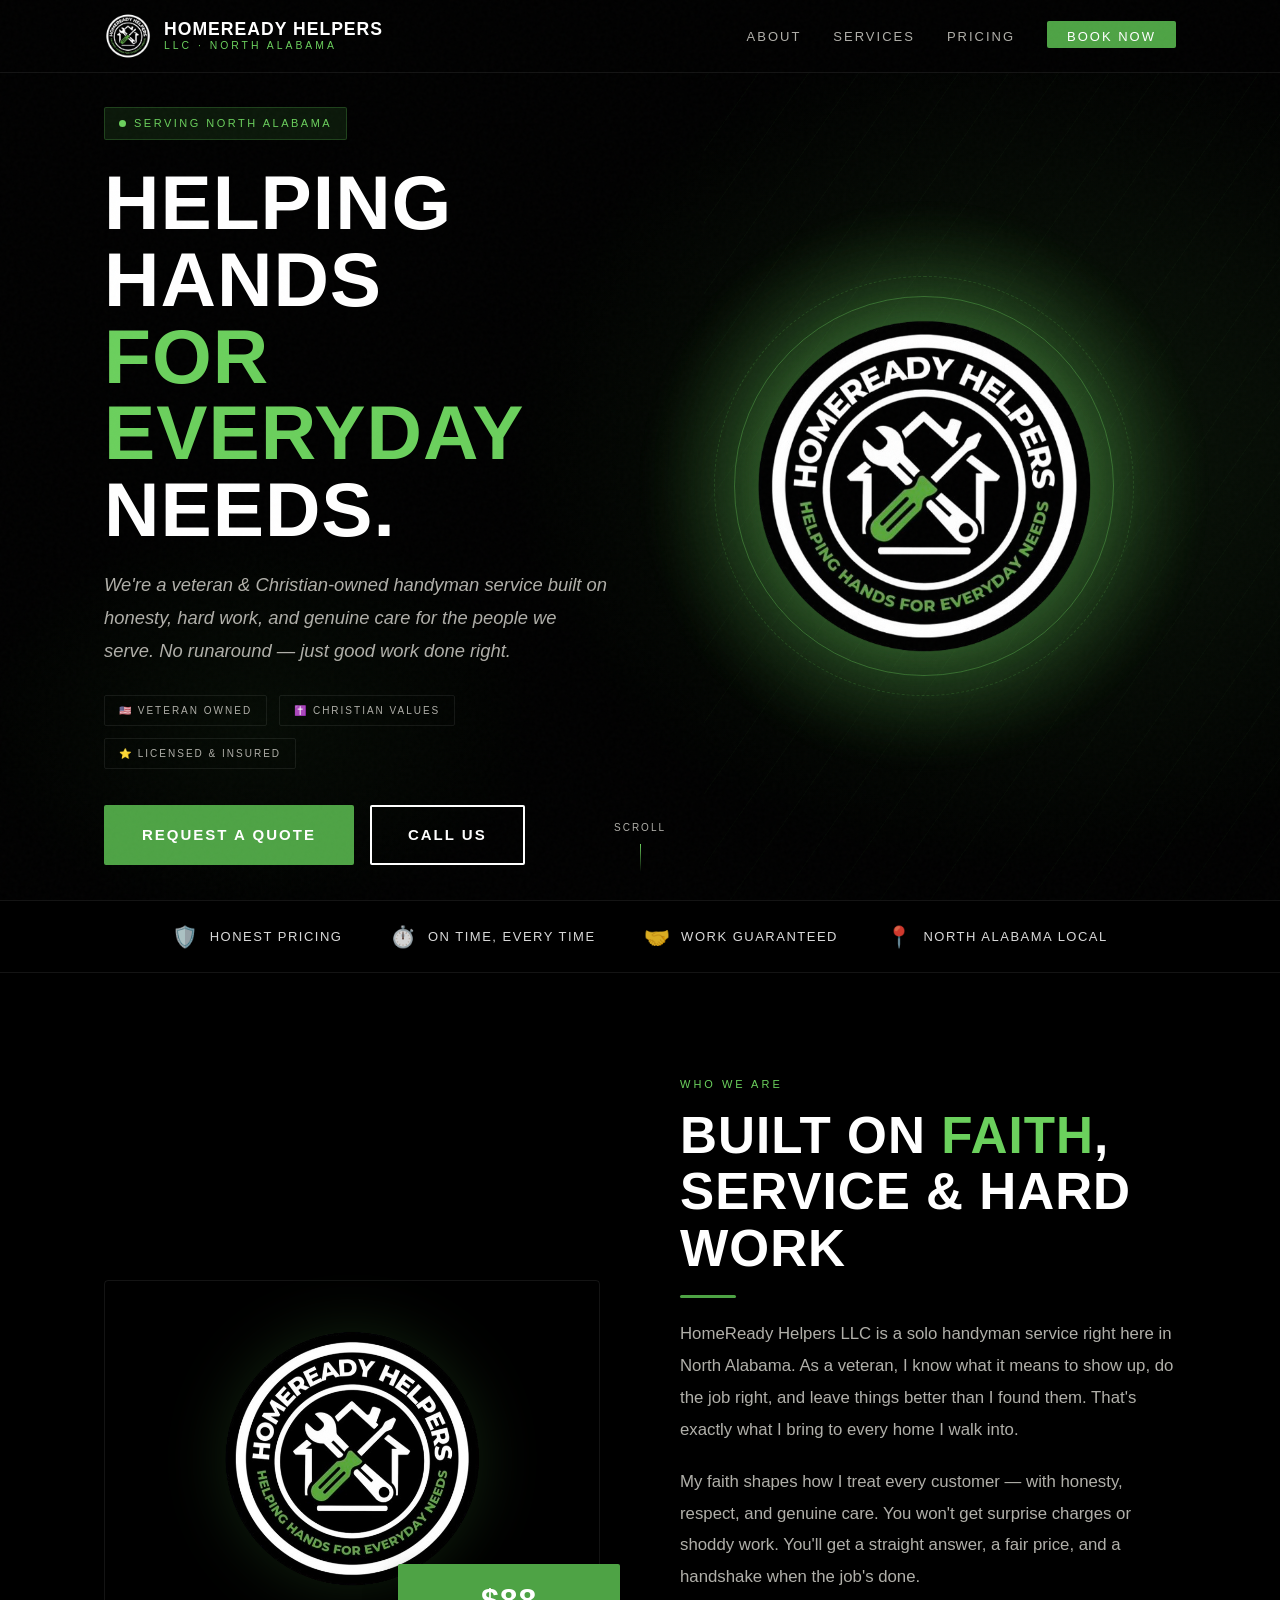
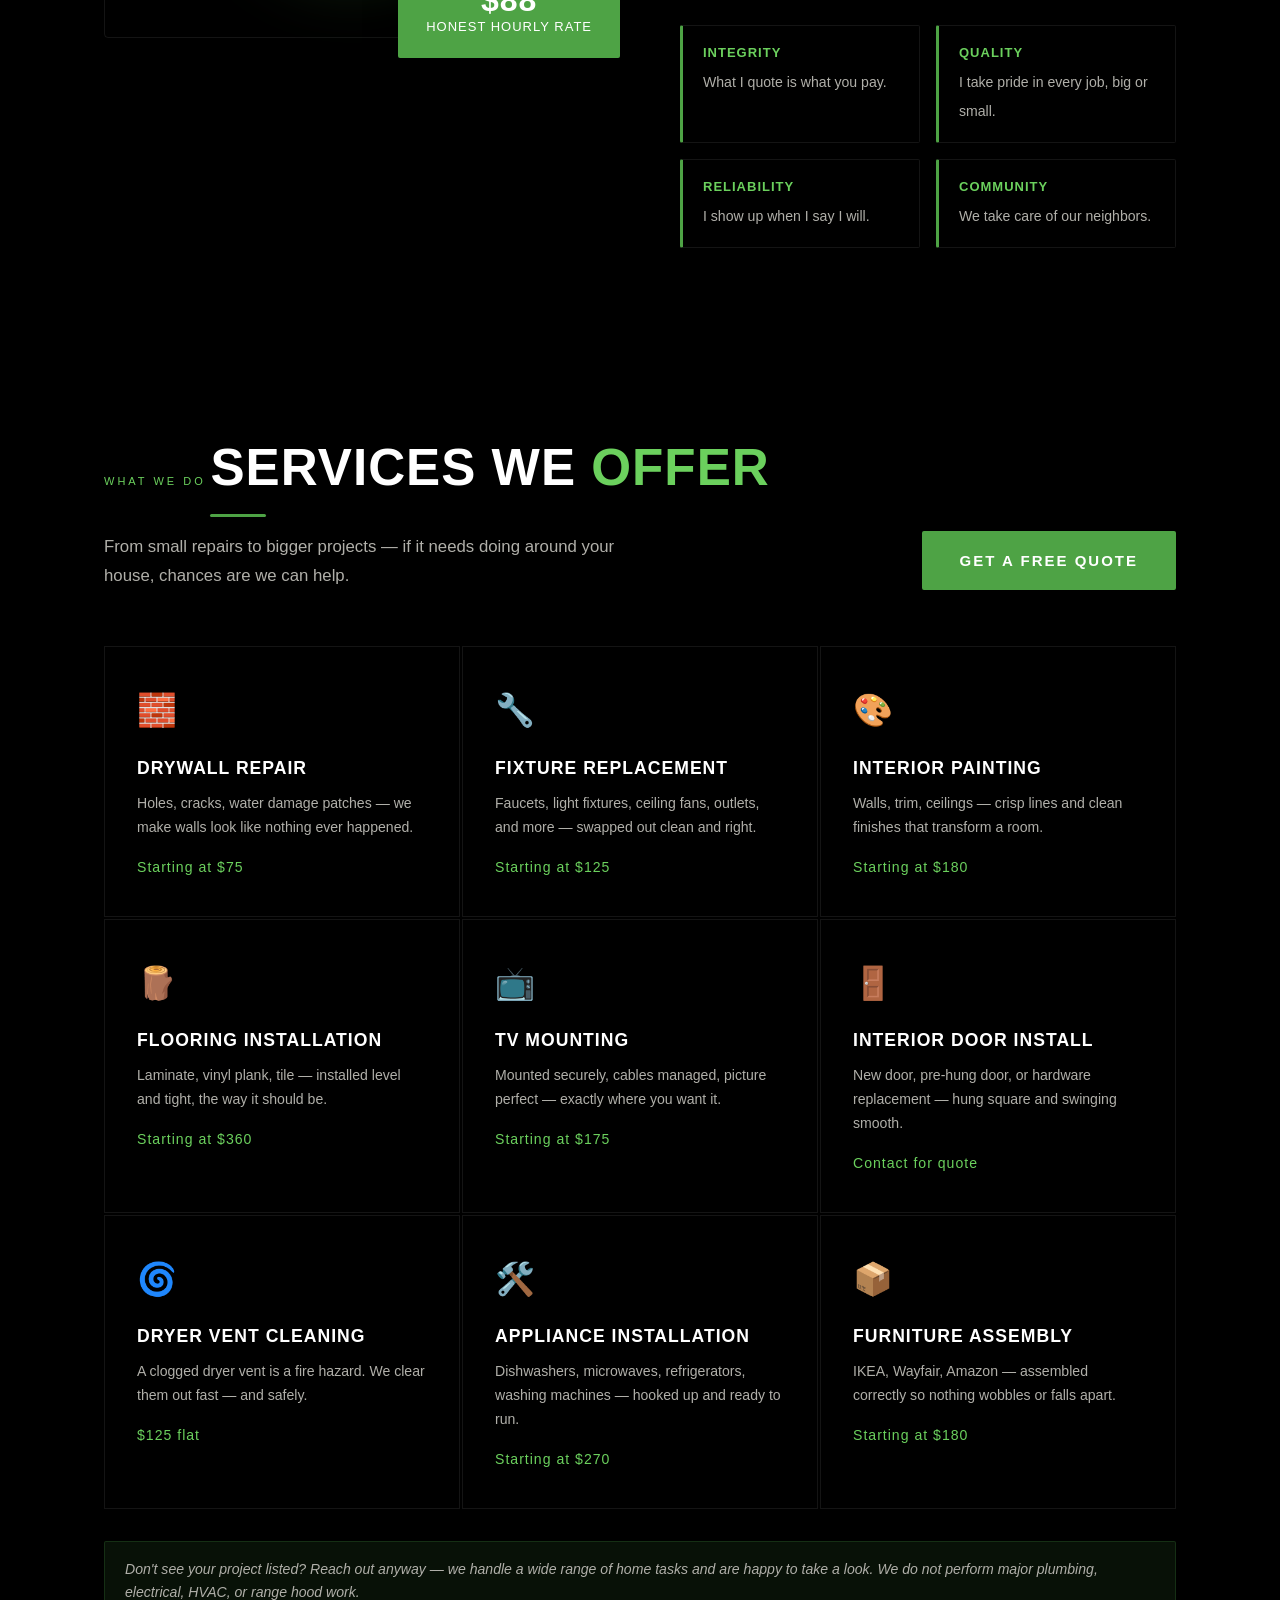
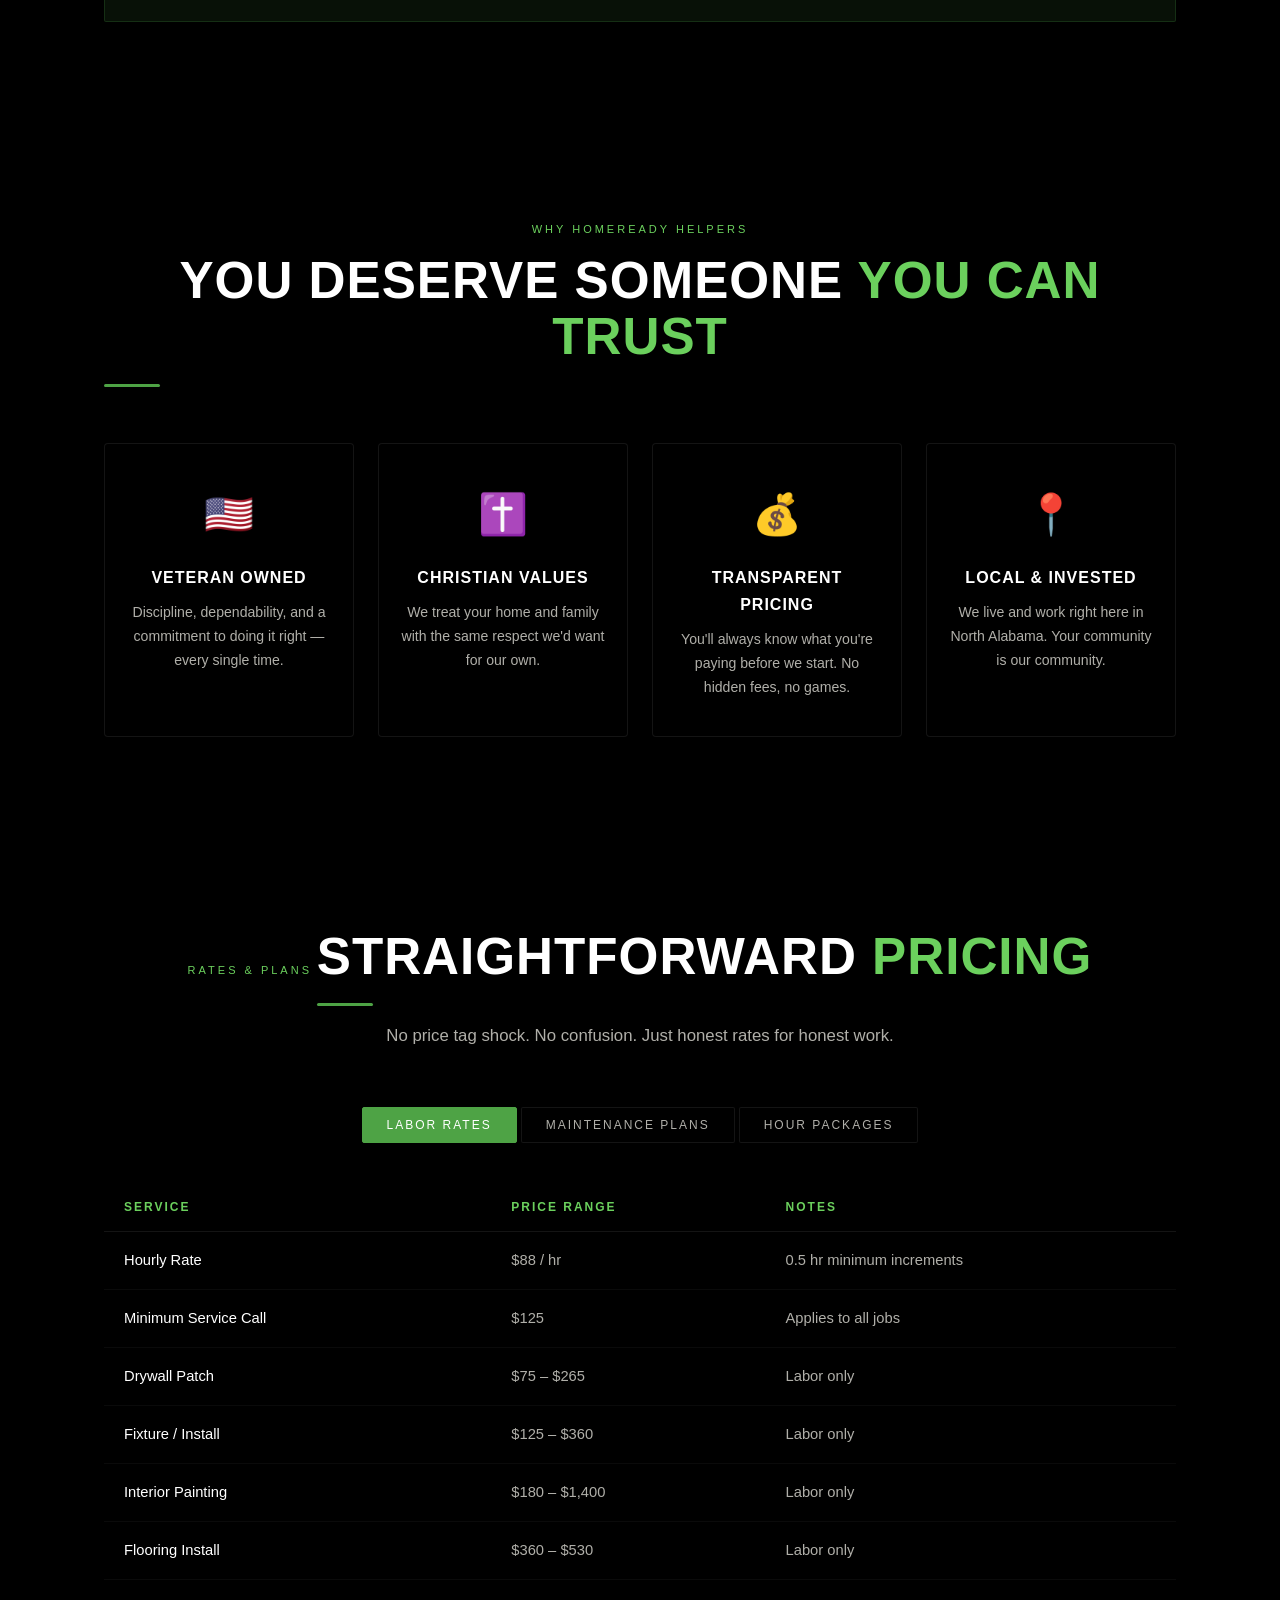
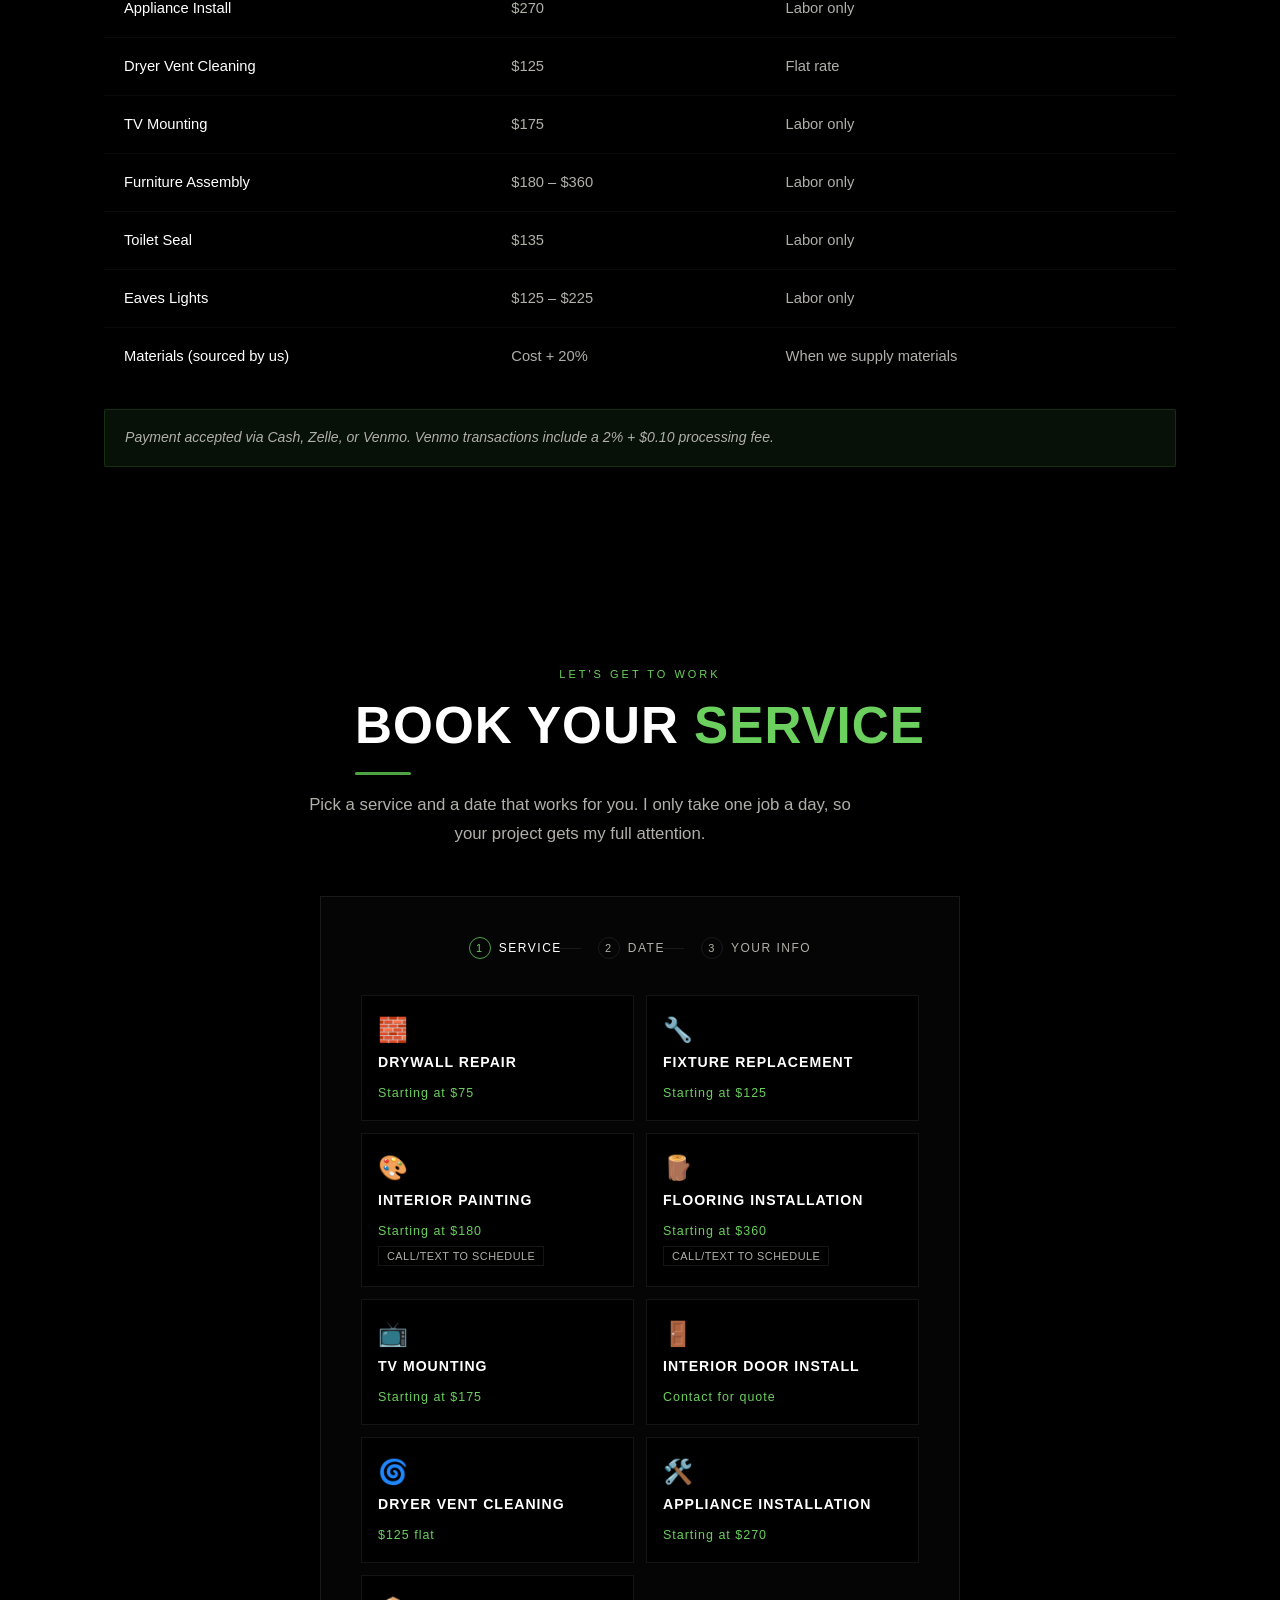
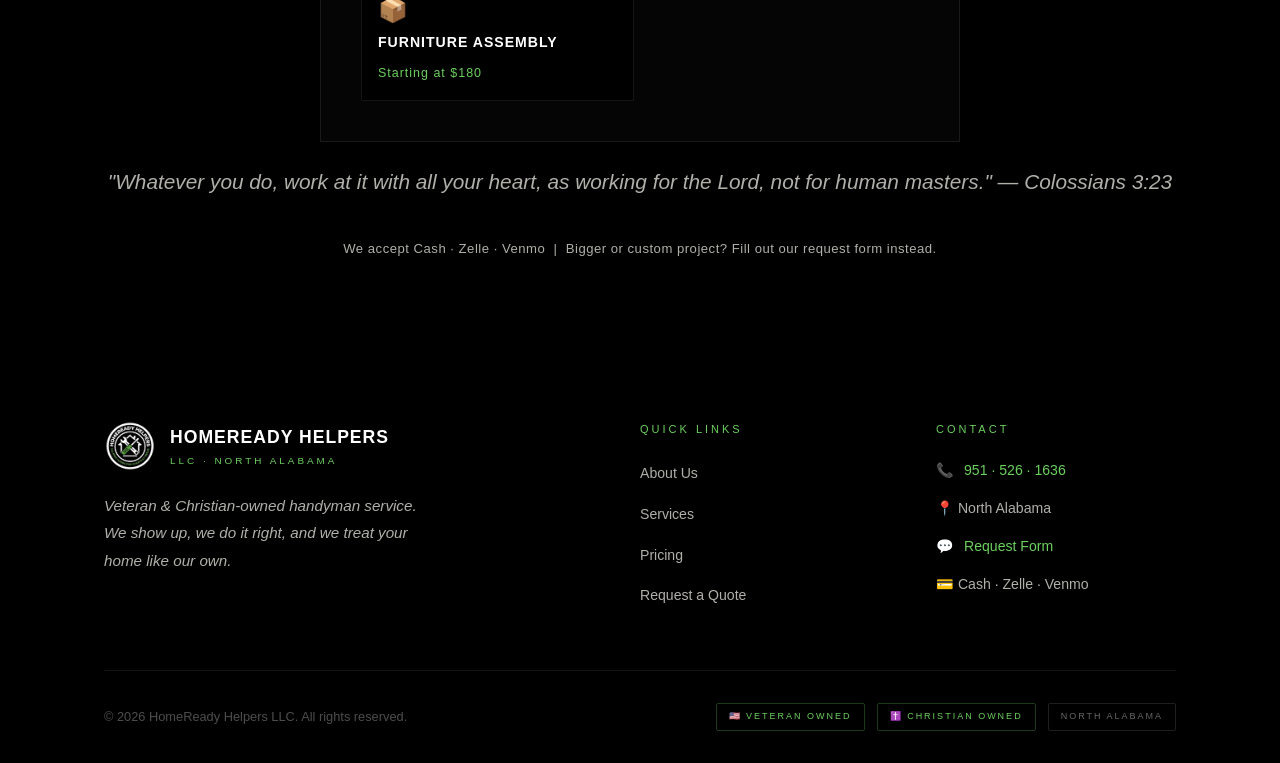
==== commit 4caf3578: "Add service booking calendar to the #book section Lets a visitor pick a service, see open days on a " ====
--- a/index.html
+++ b/index.html
@@ -322,9 +322,9 @@
       <!-- SUBSCRIPTION PLANS -->
       <div class="pricing-panel" id="tab-subscriptions">
         <div class="tab-intro-note">
-          These are <strong>general home maintenance</strong> plans — recurring upkeep like small
-          repairs, fixes, and honey-do tasks. Got a bigger project or something outside normal
-          maintenance? Check out <a href="#" onclick="showTab('packages', document.querySelectorAll('.pricing-tab')[2]); return false;">Hour Packages</a> instead.
+          These are <strong>general home maintenance</strong> plans — recurring upkeep to keep
+          your home in good shape, month after month. Got a bigger project or something outside
+          normal maintenance? Check out <a href="#" onclick="showTab('packages', document.querySelectorAll('.pricing-tab')[2]); return false;">Hour Packages</a> instead.
         </div>
         <div class="plan-cards">
           <div class="plan-card reveal">
@@ -400,19 +400,122 @@
   <!-- ── BOOKING CTA ────────────────────────────────────────── -->
   <section id="book" class="section">
     <div class="container">
-      <div class="book-inner reveal">
+      <div class="book-header reveal">
         <span class="tag">Let's Get to Work</span>
-        <h2 class="section-title">Ready to <span>Get Started?</span></h2>
-        <p class="book-quote">
-          "Whatever you do, work at it with all your heart, as working for the Lord,
-          not for human masters." — Colossians 3:23
+        <h2 class="section-title">Book Your <span>Service</span></h2>
+        <p class="section-intro">
+          Pick a service and a date that works for you. I only take one job a day,
+          so your project gets my full attention.
         </p>
-        <div class="book-actions">
-          <a href="https://forms.gle/g29sGJyyHtXctqeb6" target="_blank" class="btn btn-primary">Fill Out Our Request Form</a>
-        </div>
-
-        <p class="payment-note">We accept Cash · Zelle · Venmo &nbsp;|&nbsp; Materials sourced by us billed at cost + 20%</p>
-      </div>
+      </div>
+
+      <div class="booking-widget reveal">
+        <div class="booking-steps">
+          <div class="booking-step active" data-step="1"><span>1</span>Service</div>
+          <div class="booking-step" data-step="2"><span>2</span>Date</div>
+          <div class="booking-step" data-step="3"><span>3</span>Your Info</div>
+        </div>
+
+        <!-- STEP 1: SERVICE -->
+        <div class="booking-panel active" id="booking-step-1">
+          <div class="booking-service-grid" id="bookingServiceGrid"></div>
+        </div>
+
+        <!-- CALL-FIRST NOTICE (flooring / painting) -->
+        <div class="booking-panel" id="booking-callfirst">
+          <div class="callfirst-notice">
+            <div class="callfirst-icon">📞</div>
+            <h3><span id="callfirstServiceName">This project</span> Needs a Quick Call First</h3>
+            <p>
+              Jobs like this can run several hours — sometimes more than one day. Text or call
+              me first so I can look at the scope and block off however many days it needs.
+            </p>
+            <div class="callfirst-actions">
+              <a href="tel:9515261636" class="btn btn-primary">📞 Call 951 · 526 · 1636</a>
+              <a href="sms:9515261636" class="btn btn-outline">💬 Text Instead</a>
+            </div>
+            <button type="button" class="booking-back-link" onclick="Booking.backToServices()">← Choose a different service</button>
+          </div>
+        </div>
+
+        <!-- STEP 2: DATE -->
+        <div class="booking-panel" id="booking-step-2">
+          <button type="button" class="booking-back-link" onclick="Booking.goToStep(1)">← Back to services</button>
+          <div class="booking-selected-service" id="bookingSelectedService"></div>
+          <div class="calendar">
+            <div class="calendar-header">
+              <button type="button" class="calendar-nav" id="calPrev" aria-label="Previous month">‹</button>
+              <div class="calendar-month" id="calMonthLabel"></div>
+              <button type="button" class="calendar-nav" id="calNext" aria-label="Next month">›</button>
+            </div>
+            <div class="calendar-weekdays">
+              <span>S</span><span>M</span><span>T</span><span>W</span><span>T</span><span>F</span><span>S</span>
+            </div>
+            <div class="calendar-grid" id="calGrid"></div>
+            <div class="calendar-legend">
+              <span><i class="legend-dot legend-open"></i> Open</span>
+              <span><i class="legend-dot legend-booked"></i> Booked</span>
+              <span><i class="legend-dot legend-closed"></i> Closed</span>
+            </div>
+          </div>
+        </div>
+
+        <!-- STEP 3: DETAILS -->
+        <div class="booking-panel" id="booking-step-3">
+          <button type="button" class="booking-back-link" onclick="Booking.goToStep(2)">← Back to calendar</button>
+          <div class="booking-summary" id="bookingSummary"></div>
+
+          <div class="booking-field">
+            <label>Preferred Arrival Window</label>
+            <div class="booking-window-options">
+              <button type="button" class="window-option active" data-window="Morning (8am–12pm)">Morning</button>
+              <button type="button" class="window-option" data-window="Afternoon (12pm–4pm)">Afternoon</button>
+            </div>
+          </div>
+
+          <form class="booking-form" id="bookingForm">
+            <div class="booking-field">
+              <label for="bkName">Name</label>
+              <input type="text" id="bkName" required>
+            </div>
+            <div class="booking-field">
+              <label for="bkPhone">Phone</label>
+              <input type="tel" id="bkPhone" required>
+            </div>
+            <div class="booking-field">
+              <label for="bkAddress">Address / Area</label>
+              <input type="text" id="bkAddress" required>
+            </div>
+            <div class="booking-field">
+              <label for="bkNotes">Job Details (optional)</label>
+              <textarea id="bkNotes" rows="3"></textarea>
+            </div>
+            <button type="submit" class="btn btn-primary booking-submit">Request This Booking</button>
+            <p class="pricing-note" style="margin-top:16px;">
+              This opens a text to 951 · 526 · 1636 with your details — the date is confirmed once I text you back.
+            </p>
+          </form>
+        </div>
+
+        <!-- CONFIRMATION -->
+        <div class="booking-panel" id="booking-confirm">
+          <div class="callfirst-notice">
+            <div class="callfirst-icon">✅</div>
+            <h3>Request Sent!</h3>
+            <p>Your messaging app should have opened with your booking details ready to send. Once I confirm, that date is yours.</p>
+            <button type="button" class="btn btn-outline" onclick="Booking.reset()">Book Another Service</button>
+          </div>
+        </div>
+      </div>
+
+      <p class="book-quote">
+        "Whatever you do, work at it with all your heart, as working for the Lord,
+        not for human masters." — Colossians 3:23
+      </p>
+      <p class="payment-note" style="text-align:center;">
+        We accept Cash · Zelle · Venmo &nbsp;|&nbsp;
+        Bigger or custom project? <a href="https://forms.gle/g29sGJyyHtXctqeb6" target="_blank">Fill out our request form</a> instead.
+      </p>
     </div>
   </section>
 
@@ -478,6 +581,8 @@
   <!-- ── BACK TO TOP ─────────────────────────────────────────── -->
   <button class="back-to-top" aria-label="Back to top">↑</button>
 
+  <script src="booking-data.js" defer></script>
+  <script src="booking.js" defer></script>
   <script src="script.js" defer></script>
 </body>
 </html>
--- a/style.css
+++ b/style.css
@@ -844,7 +844,6 @@
   0%, 100% { transform: translate(0, 0); }
   50% { transform: translate(-30px, 30px); }
 }
-.book-inner { position: relative; z-index: 2; max-width: 680px; margin: 0 auto; }
 .book-quote {
   font-family: var(--font-accent);
   font-size: 1.3rem;
@@ -853,30 +852,298 @@
   margin: 20px 0 36px;
   line-height: 1.9;
 }
-.book-actions {
-  display: flex;
-  gap: 16px;
-  justify-content: center;
-  flex-wrap: wrap;
-}
-.book-phone {
-  display: flex;
-  align-items: center;
-  gap: 10px;
-  margin-top: 28px;
-  justify-content: center;
-  font-family: var(--font-display);
-  font-size: 1.5rem;
-  letter-spacing: 1px;
-  color: var(--white);
-}
-.book-phone a { color: var(--green-light); }
-.book-phone a:hover { color: var(--white); }
 .payment-note {
   margin-top: 20px;
   font-size: 0.82rem;
   color: var(--grey);
   letter-spacing: 0.5px;
+}
+
+/* ── BOOKING WIDGET ───────────────────────────────────── */
+.book-header { position: relative; z-index: 2; max-width: 680px; margin: 0 auto; }
+
+.booking-widget {
+  position: relative;
+  z-index: 2;
+  max-width: 640px;
+  margin: 48px auto 0;
+  background: rgba(255,255,255,0.02);
+  border: 1px solid var(--border);
+  padding: 40px;
+  text-align: left;
+}
+
+.booking-steps {
+  display: flex;
+  justify-content: center;
+  gap: 0;
+  margin-bottom: 36px;
+}
+.booking-step {
+  display: flex;
+  align-items: center;
+  gap: 8px;
+  font-family: var(--font-display);
+  font-size: 12px;
+  letter-spacing: 1.5px;
+  text-transform: uppercase;
+  color: var(--grey);
+  padding: 0 18px;
+  position: relative;
+}
+.booking-step:not(:last-child)::after {
+  content: '';
+  position: absolute;
+  right: -1px;
+  top: 50%;
+  width: 24px;
+  height: 1px;
+  background: var(--border);
+}
+.booking-step span {
+  width: 22px; height: 22px;
+  border-radius: 50%;
+  border: 1px solid var(--border);
+  display: flex; align-items: center; justify-content: center;
+  font-size: 11px;
+  color: var(--grey);
+  flex-shrink: 0;
+}
+.booking-step.active { color: var(--white); }
+.booking-step.active span { border-color: var(--green); color: var(--green-light); }
+.booking-step.done span { background: var(--green); border-color: var(--green); color: var(--white); }
+
+.booking-panel { display: none; }
+.booking-panel.active { display: block; animation: bookingFadeIn 0.4s ease; }
+@keyframes bookingFadeIn {
+  from { opacity: 0; transform: translateY(8px); }
+  to { opacity: 1; transform: translateY(0); }
+}
+
+.booking-back-link {
+  background: none;
+  border: none;
+  color: var(--grey);
+  font-size: 0.82rem;
+  cursor: pointer;
+  padding: 0;
+  margin-bottom: 20px;
+  display: inline-block;
+  transition: color 0.2s;
+}
+.booking-back-link:hover { color: var(--green-light); }
+
+.booking-service-grid {
+  display: grid;
+  grid-template-columns: repeat(2, 1fr);
+  gap: 12px;
+}
+.booking-service-card {
+  background: #000000;
+  border: 1px solid var(--border);
+  padding: 20px 16px;
+  text-align: left;
+  cursor: pointer;
+  color: var(--white);
+  font-family: var(--font-body);
+  transition: transform 0.25s ease, background 0.2s, border-color 0.2s;
+  position: relative;
+}
+.booking-service-card:hover {
+  background: rgba(78,163,69,0.06);
+  border-color: rgba(78,163,69,0.3);
+  transform: translateY(-3px);
+}
+.booking-service-card .service-icon { font-size: 1.5rem; margin-bottom: 10px; }
+.booking-service-card .service-name {
+  font-size: 0.88rem;
+  margin-bottom: 4px;
+}
+.booking-service-card .service-price {
+  font-size: 0.78rem;
+  color: var(--green-light);
+}
+.booking-callfirst-tag {
+  margin-top: 8px;
+  display: inline-block;
+  font-size: 0.68rem;
+  letter-spacing: 0.5px;
+  text-transform: uppercase;
+  color: var(--grey);
+  border: 1px solid var(--border);
+  padding: 3px 8px;
+}
+
+.callfirst-notice { text-align: center; padding: 12px 0; }
+.callfirst-icon { font-size: 2.4rem; margin-bottom: 12px; }
+.callfirst-notice h3 {
+  font-family: var(--font-display);
+  font-size: 1.2rem;
+  text-transform: uppercase;
+  letter-spacing: 1px;
+  color: var(--white);
+  margin-bottom: 14px;
+}
+.callfirst-notice p {
+  color: var(--grey);
+  font-size: 0.92rem;
+  line-height: 1.7;
+  max-width: 440px;
+  margin: 0 auto 24px;
+}
+.callfirst-actions {
+  display: flex;
+  gap: 14px;
+  justify-content: center;
+  flex-wrap: wrap;
+  margin-bottom: 20px;
+}
+
+.booking-selected-service {
+  display: flex;
+  align-items: center;
+  gap: 10px;
+  font-family: var(--font-display);
+  font-size: 0.95rem;
+  text-transform: uppercase;
+  letter-spacing: 0.5px;
+  color: var(--white);
+  margin-bottom: 20px;
+}
+.booking-price-pill {
+  font-family: var(--font-body);
+  text-transform: none;
+  letter-spacing: 0;
+  font-size: 0.78rem;
+  color: var(--green-light);
+  background: rgba(78,163,69,0.1);
+  border: 1px solid rgba(78,163,69,0.2);
+  padding: 3px 10px;
+}
+
+.calendar-header {
+  display: flex;
+  align-items: center;
+  justify-content: space-between;
+  margin-bottom: 16px;
+}
+.calendar-month {
+  font-family: var(--font-display);
+  font-size: 1rem;
+  letter-spacing: 1px;
+  text-transform: uppercase;
+  color: var(--white);
+}
+.calendar-nav {
+  background: none;
+  border: 1px solid var(--border);
+  color: var(--white);
+  width: 32px; height: 32px;
+  cursor: pointer;
+  font-size: 1.1rem;
+  transition: border-color 0.2s, color 0.2s;
+}
+.calendar-nav:hover:not(:disabled) { border-color: var(--green); color: var(--green-light); }
+.calendar-nav:disabled { opacity: 0.25; cursor: not-allowed; }
+
+.calendar-weekdays, .calendar-grid {
+  display: grid;
+  grid-template-columns: repeat(7, 1fr);
+  gap: 6px;
+}
+.calendar-weekdays {
+  margin-bottom: 6px;
+  text-align: center;
+  font-size: 0.7rem;
+  letter-spacing: 1px;
+  color: var(--grey);
+  text-transform: uppercase;
+}
+.cal-cell {
+  aspect-ratio: 1;
+  display: flex;
+  align-items: center;
+  justify-content: center;
+  background: rgba(255,255,255,0.02);
+  border: 1px solid var(--border);
+  color: var(--white);
+  font-size: 0.85rem;
+  cursor: pointer;
+  transition: background 0.2s, border-color 0.2s, transform 0.15s;
+}
+.cal-cell:hover:not(:disabled) { border-color: var(--green); background: rgba(78,163,69,0.08); }
+.cal-cell.cal-empty { background: none; border: none; cursor: default; }
+.cal-cell.cal-disabled { color: rgba(255,255,255,0.15); background: rgba(255,255,255,0.01); cursor: not-allowed; }
+.cal-cell.cal-booked { color: rgba(255,80,80,0.5); text-decoration: line-through; }
+.cal-cell.cal-selected { background: var(--green); border-color: var(--green); color: var(--white); font-weight: 700; transform: scale(1.05); }
+
+.calendar-legend {
+  display: flex;
+  gap: 18px;
+  justify-content: center;
+  margin-top: 18px;
+  font-size: 0.75rem;
+  color: var(--grey);
+}
+.calendar-legend span { display: flex; align-items: center; gap: 6px; }
+.legend-dot { width: 9px; height: 9px; display: inline-block; border-radius: 50%; }
+.legend-open { background: rgba(255,255,255,0.15); }
+.legend-booked { background: rgba(255,80,80,0.5); }
+.legend-closed { background: rgba(255,255,255,0.04); border: 1px solid var(--border); }
+
+.booking-summary {
+  background: rgba(78,163,69,0.06);
+  border: 1px solid rgba(78,163,69,0.2);
+  padding: 16px 20px;
+  margin-bottom: 24px;
+}
+.booking-summary-row { color: var(--grey); font-size: 0.9rem; margin-bottom: 4px; }
+.booking-summary-row strong { color: var(--white); font-family: var(--font-display); letter-spacing: 0.5px; }
+
+.booking-field { margin-bottom: 18px; }
+.booking-field label {
+  display: block;
+  font-size: 0.75rem;
+  letter-spacing: 1px;
+  text-transform: uppercase;
+  color: var(--grey);
+  margin-bottom: 8px;
+}
+.booking-field input, .booking-field textarea {
+  width: 100%;
+  background: #000000;
+  border: 1px solid var(--border);
+  color: var(--white);
+  padding: 12px 14px;
+  font-family: var(--font-body);
+  font-size: 0.92rem;
+  transition: border-color 0.2s;
+}
+.booking-field input:focus, .booking-field textarea:focus {
+  outline: none;
+  border-color: var(--green);
+}
+.booking-window-options { display: flex; gap: 10px; }
+.window-option {
+  flex: 1;
+  background: #000000;
+  border: 1px solid var(--border);
+  color: var(--grey);
+  padding: 10px;
+  cursor: pointer;
+  font-size: 0.85rem;
+  transition: border-color 0.2s, color 0.2s, background 0.2s;
+}
+.window-option.active { border-color: var(--green); color: var(--white); background: rgba(78,163,69,0.08); }
+
+.booking-submit { width: 100%; text-align: center; }
+
+@media (max-width: 640px) {
+  .booking-widget { padding: 24px 18px; }
+  .booking-service-grid { grid-template-columns: 1fr 1fr; }
+  .booking-steps { gap: 0; }
+  .booking-step { padding: 0 10px; font-size: 10px; }
+  .booking-step span { width: 18px; height: 18px; }
 }
 
 /* ── TESTIMONIALS / WHY US ────────────────────────────── */
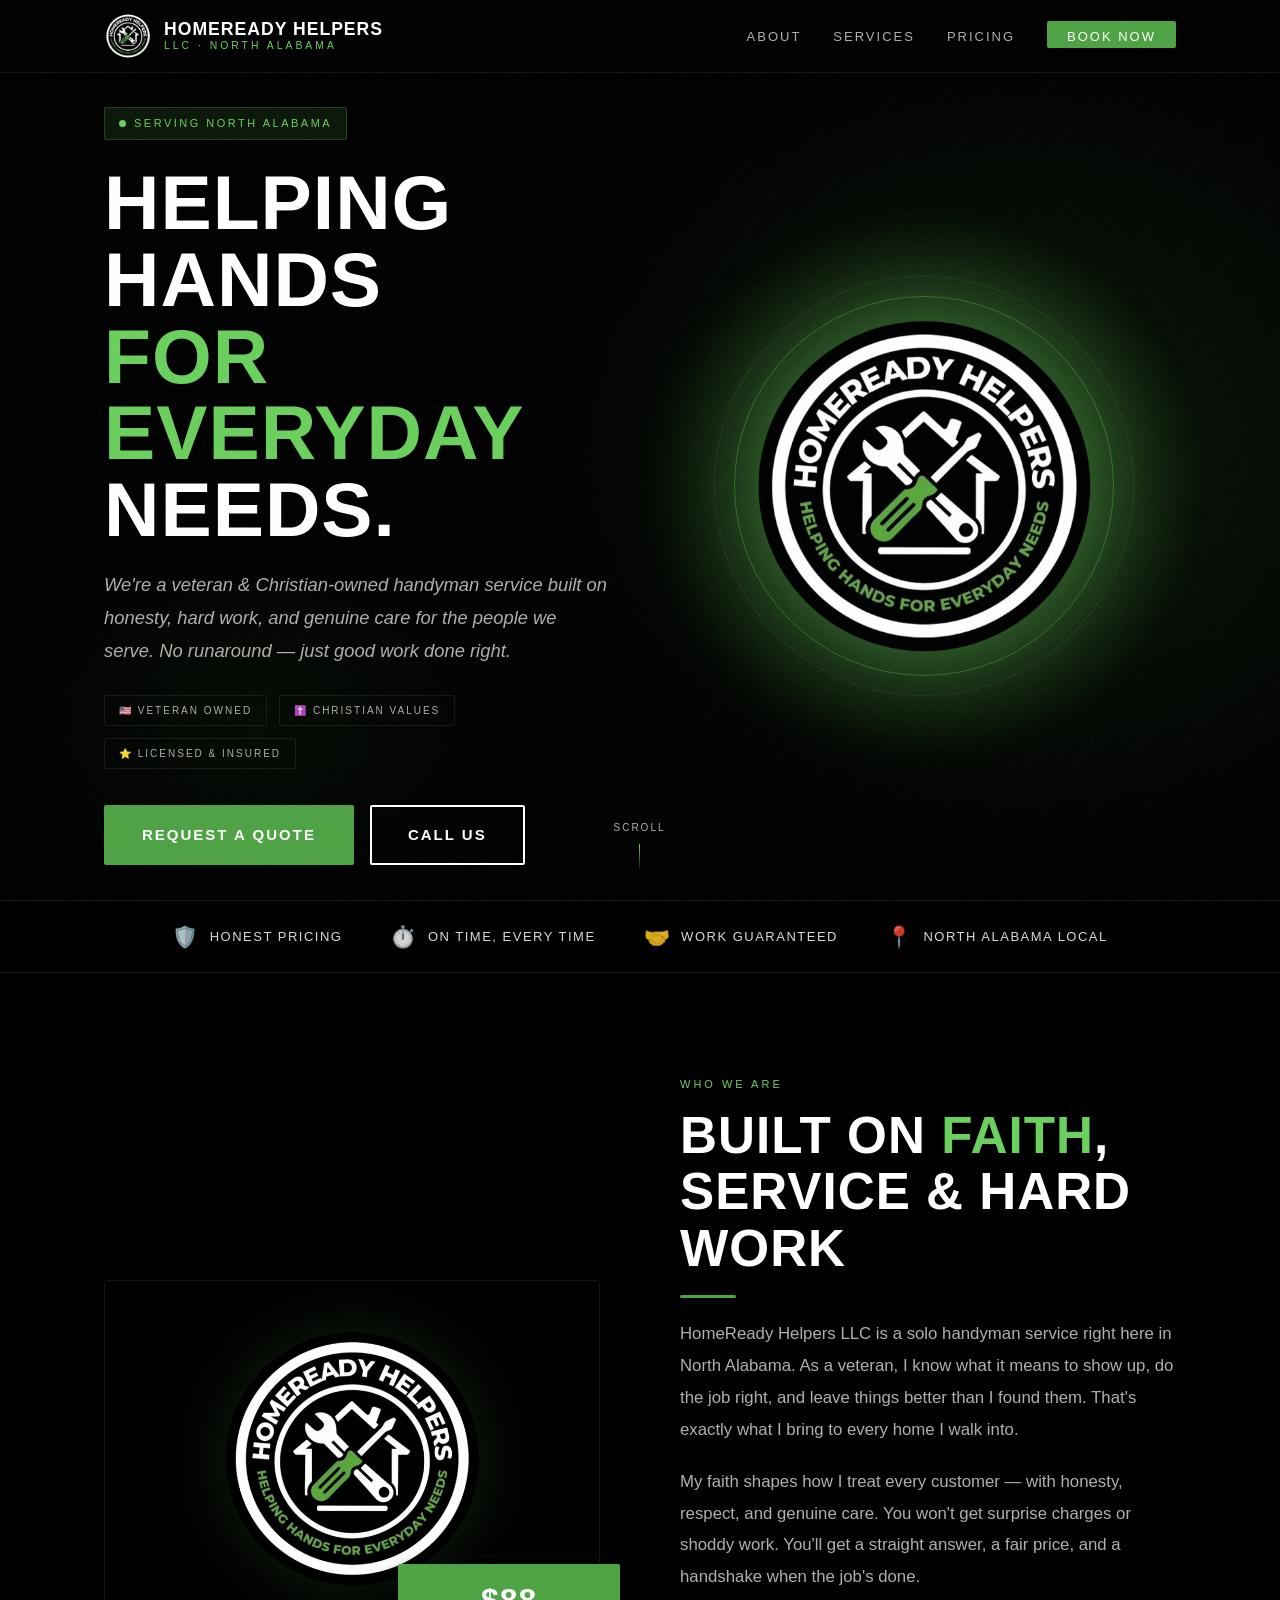
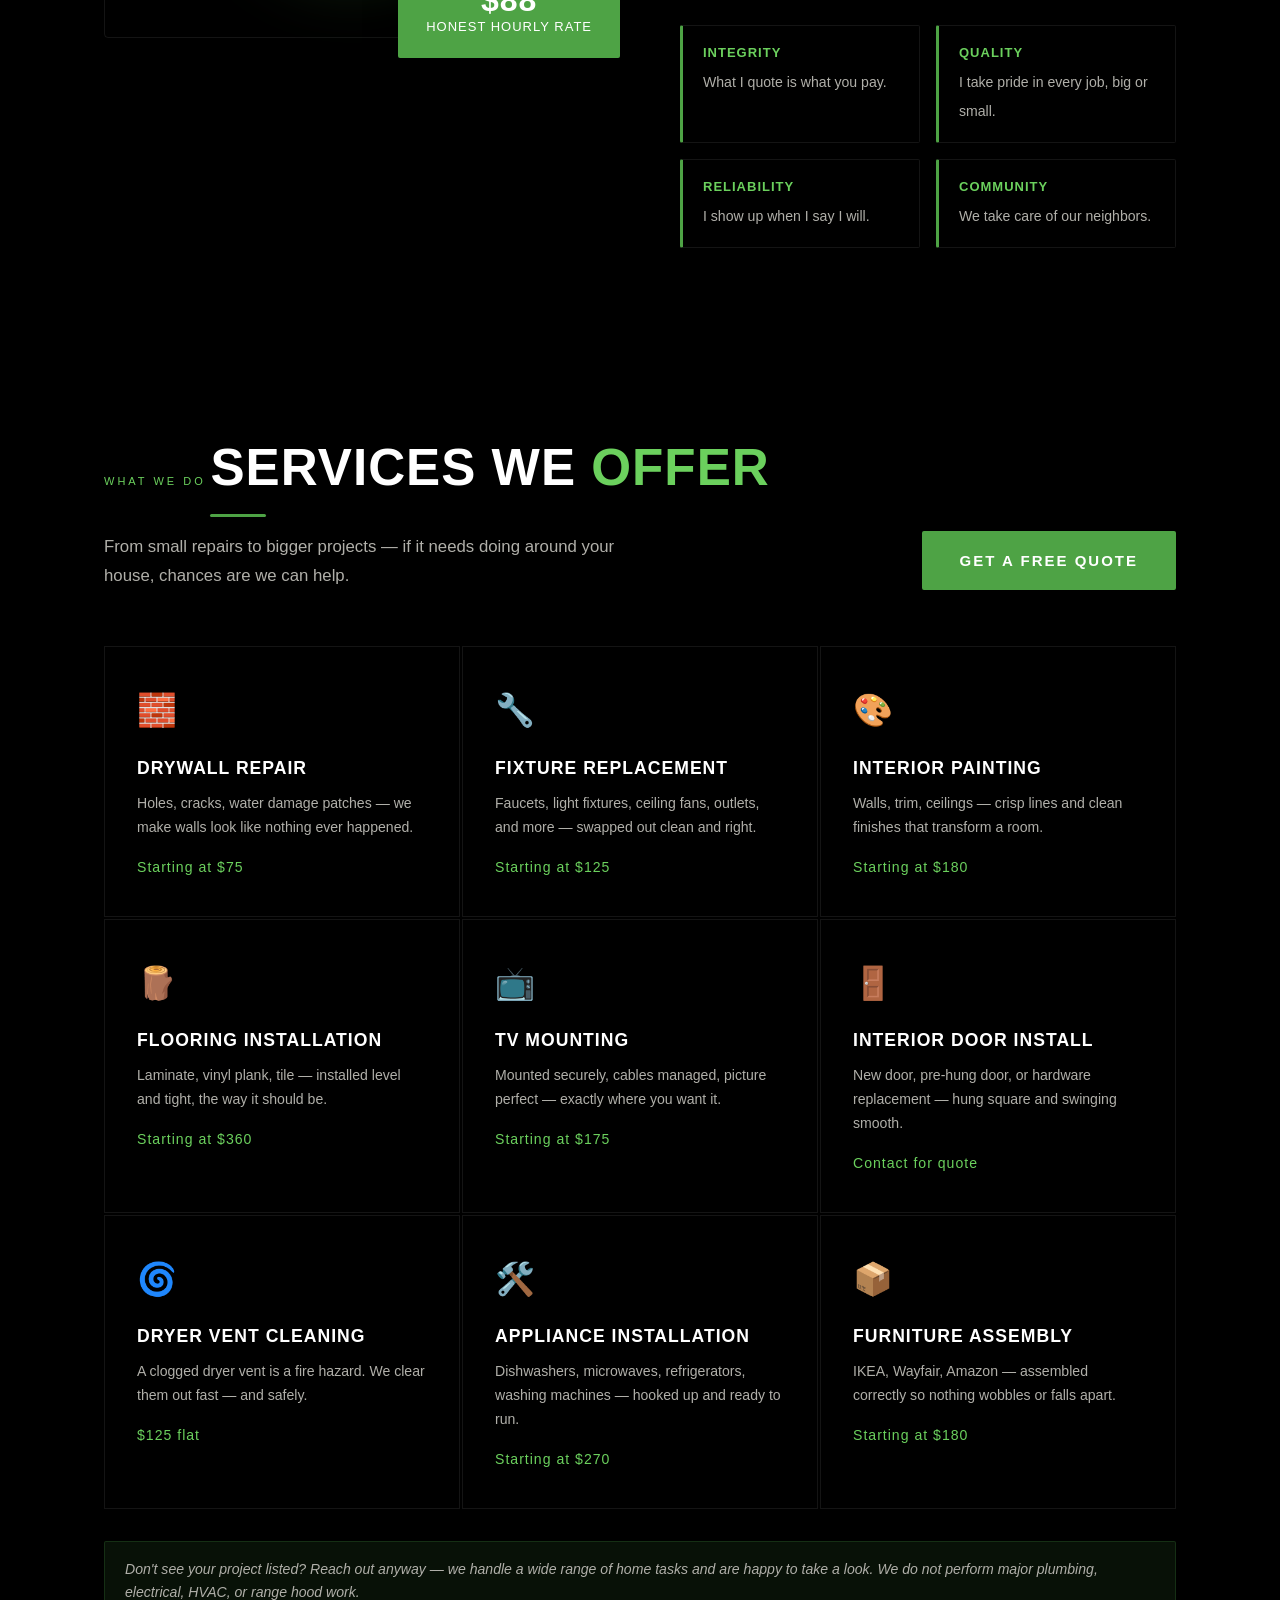
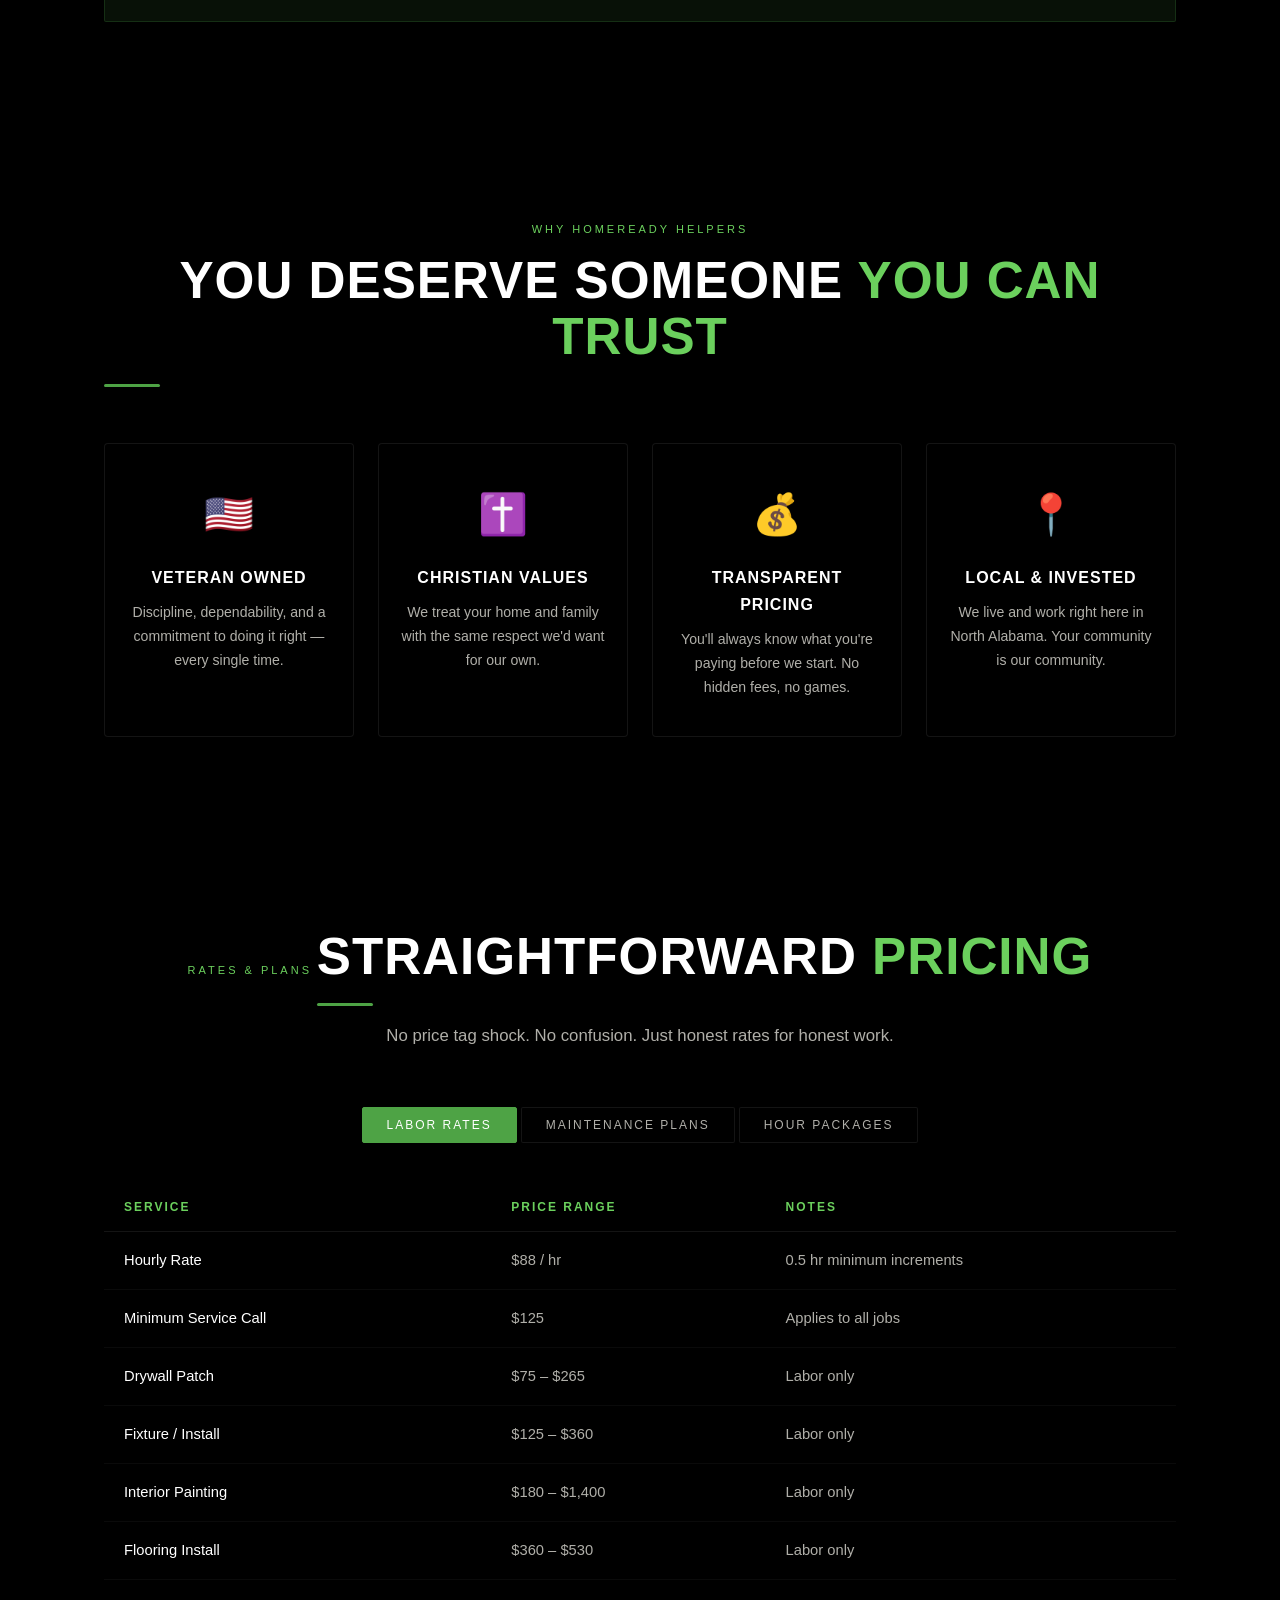
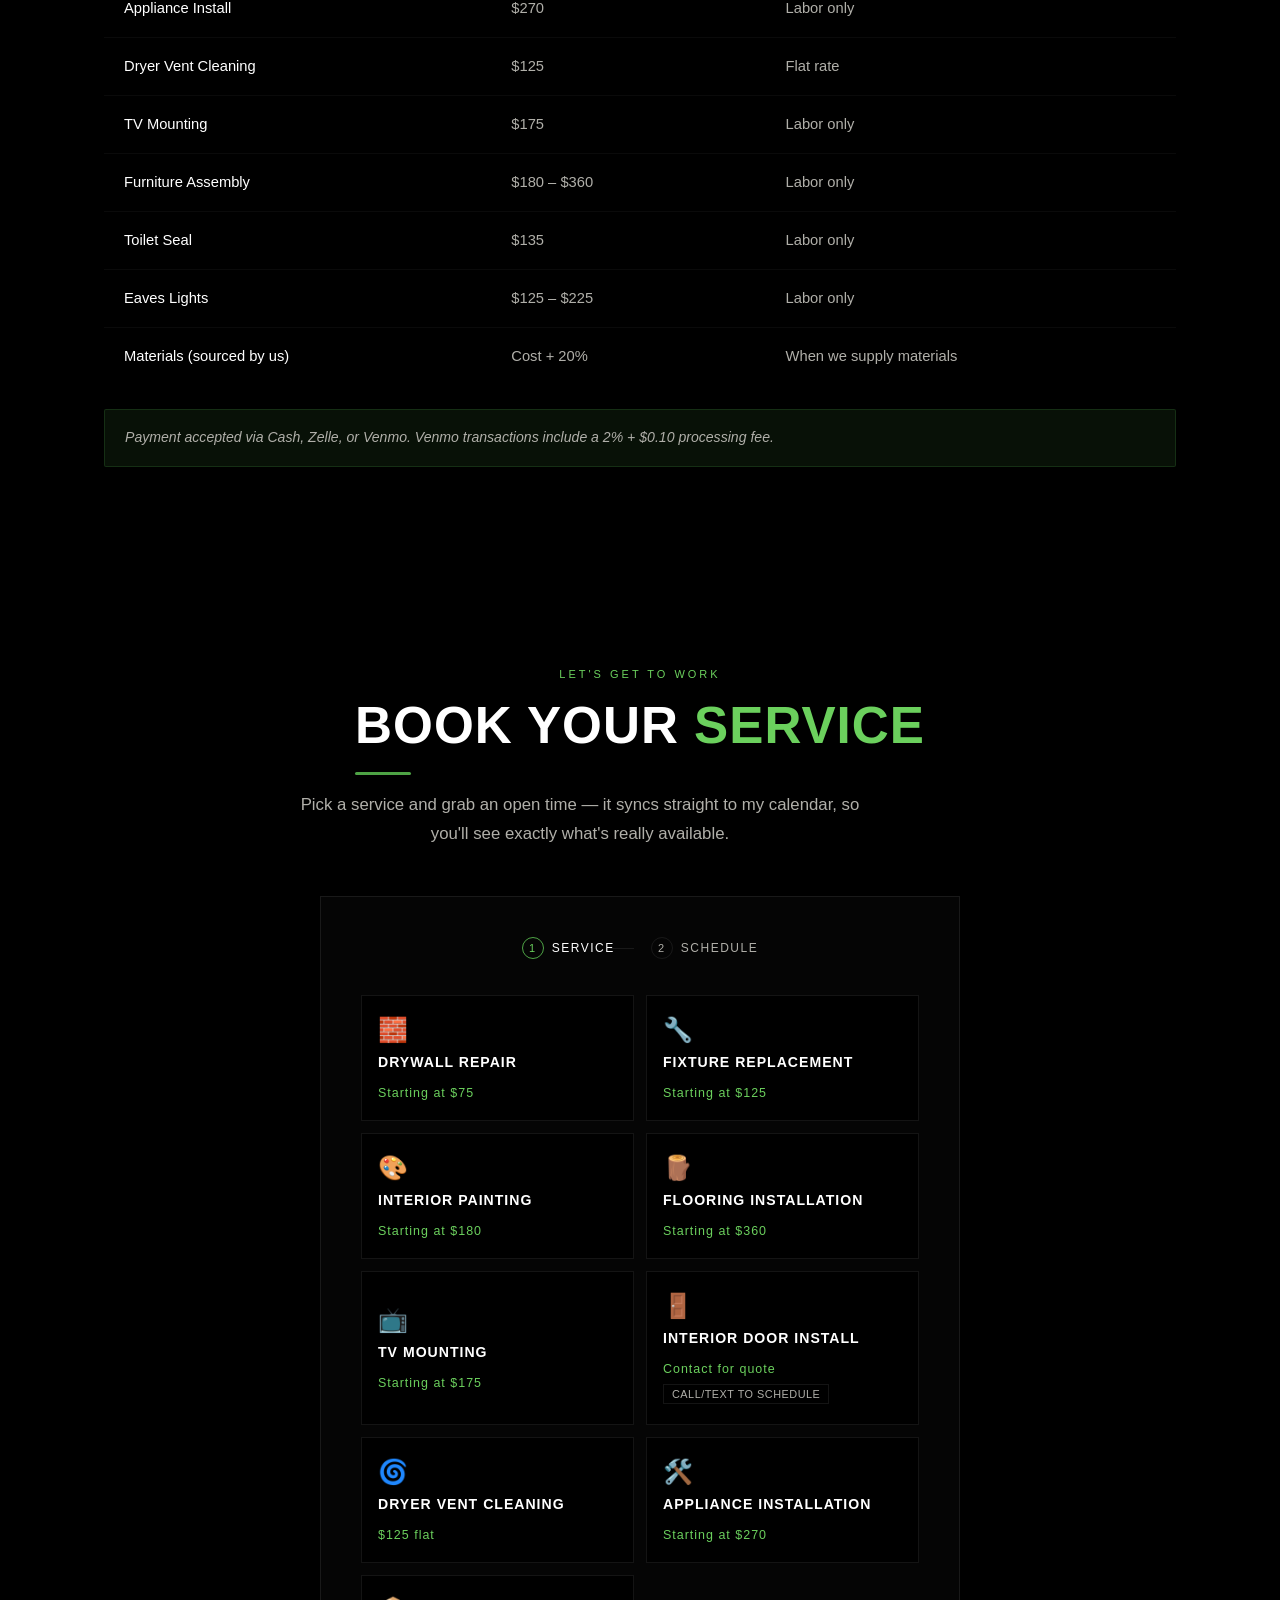
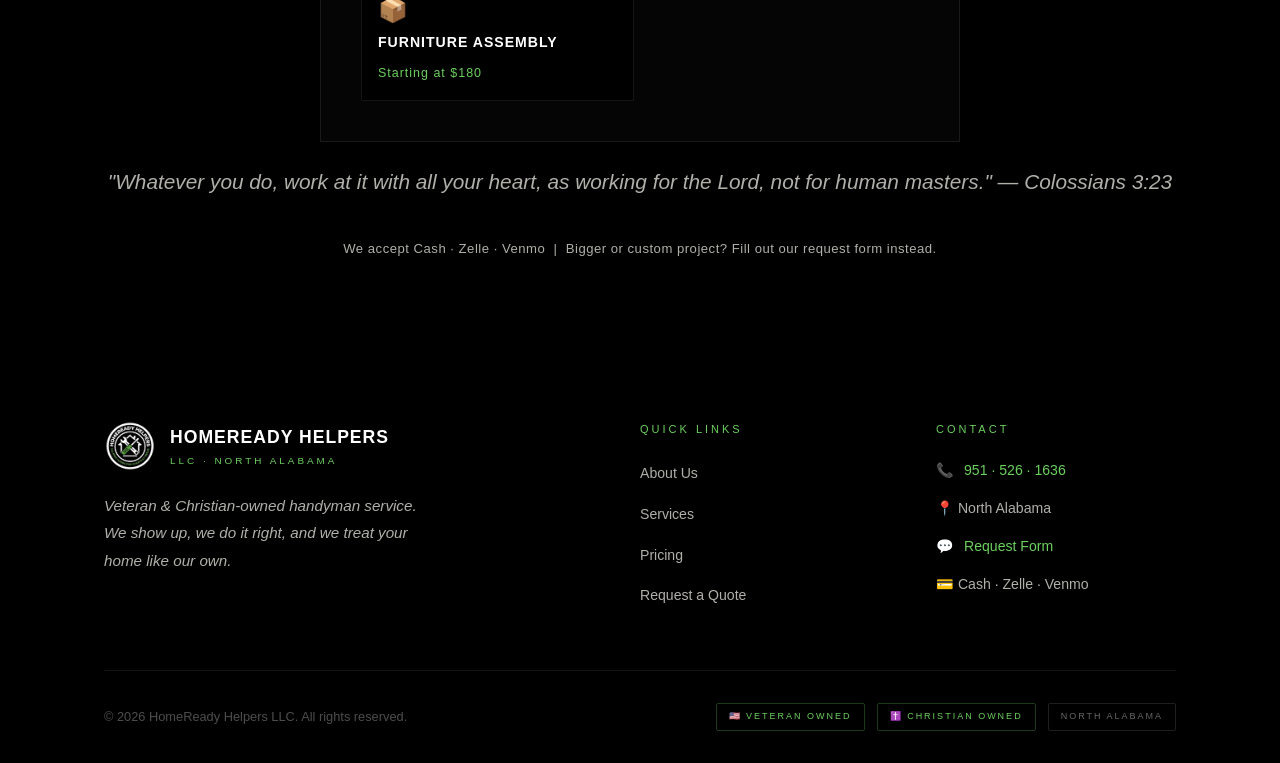
==== commit 22d0514c: "Switch booking widget to Calendly instead of text-message requests Each bookable service now opens a" ====
--- a/index.html
+++ b/index.html
@@ -19,6 +19,7 @@
   <meta name="theme-color" content="#000000" />
 
   <link rel="stylesheet" href="style.css" />
+  <link href="https://assets.calendly.com/assets/external/widget.css" rel="stylesheet" />
 </head>
 <body>
 
@@ -404,16 +405,15 @@
         <span class="tag">Let's Get to Work</span>
         <h2 class="section-title">Book Your <span>Service</span></h2>
         <p class="section-intro">
-          Pick a service and a date that works for you. I only take one job a day,
-          so your project gets my full attention.
+          Pick a service and grab an open time — it syncs straight to my calendar,
+          so you'll see exactly what's really available.
         </p>
       </div>
 
       <div class="booking-widget reveal">
         <div class="booking-steps">
           <div class="booking-step active" data-step="1"><span>1</span>Service</div>
-          <div class="booking-step" data-step="2"><span>2</span>Date</div>
-          <div class="booking-step" data-step="3"><span>3</span>Your Info</div>
+          <div class="booking-step" data-step="2"><span>2</span>Schedule</div>
         </div>
 
         <!-- STEP 1: SERVICE -->
@@ -421,14 +421,13 @@
           <div class="booking-service-grid" id="bookingServiceGrid"></div>
         </div>
 
-        <!-- CALL-FIRST NOTICE (flooring / painting) -->
+        <!-- NO CALENDLY EVENT YET (e.g. door install) -->
         <div class="booking-panel" id="booking-callfirst">
           <div class="callfirst-notice">
             <div class="callfirst-icon">📞</div>
             <h3><span id="callfirstServiceName">This project</span> Needs a Quick Call First</h3>
             <p>
-              Jobs like this can run several hours — sometimes more than one day. Text or call
-              me first so I can look at the scope and block off however many days it needs.
+              This one isn't on the online scheduler yet — text or call me and I'll get you booked in.
             </p>
             <div class="callfirst-actions">
               <a href="tel:9515261636" class="btn btn-primary">📞 Call 951 · 526 · 1636</a>
@@ -438,72 +437,13 @@
           </div>
         </div>
 
-        <!-- STEP 2: DATE -->
+        <!-- STEP 2: CALENDLY SCHEDULER -->
         <div class="booking-panel" id="booking-step-2">
-          <button type="button" class="booking-back-link" onclick="Booking.goToStep(1)">← Back to services</button>
+          <button type="button" class="booking-back-link" onclick="Booking.backToServices()">← Back to services</button>
           <div class="booking-selected-service" id="bookingSelectedService"></div>
-          <div class="calendar">
-            <div class="calendar-header">
-              <button type="button" class="calendar-nav" id="calPrev" aria-label="Previous month">‹</button>
-              <div class="calendar-month" id="calMonthLabel"></div>
-              <button type="button" class="calendar-nav" id="calNext" aria-label="Next month">›</button>
-            </div>
-            <div class="calendar-weekdays">
-              <span>S</span><span>M</span><span>T</span><span>W</span><span>T</span><span>F</span><span>S</span>
-            </div>
-            <div class="calendar-grid" id="calGrid"></div>
-            <div class="calendar-legend">
-              <span><i class="legend-dot legend-open"></i> Open</span>
-              <span><i class="legend-dot legend-booked"></i> Booked</span>
-              <span><i class="legend-dot legend-closed"></i> Closed</span>
-            </div>
-          </div>
-        </div>
-
-        <!-- STEP 3: DETAILS -->
-        <div class="booking-panel" id="booking-step-3">
-          <button type="button" class="booking-back-link" onclick="Booking.goToStep(2)">← Back to calendar</button>
-          <div class="booking-summary" id="bookingSummary"></div>
-
-          <div class="booking-field">
-            <label>Preferred Arrival Window</label>
-            <div class="booking-window-options">
-              <button type="button" class="window-option active" data-window="Morning (8am–12pm)">Morning</button>
-              <button type="button" class="window-option" data-window="Afternoon (12pm–4pm)">Afternoon</button>
-            </div>
-          </div>
-
-          <form class="booking-form" id="bookingForm">
-            <div class="booking-field">
-              <label for="bkName">Name</label>
-              <input type="text" id="bkName" required>
-            </div>
-            <div class="booking-field">
-              <label for="bkPhone">Phone</label>
-              <input type="tel" id="bkPhone" required>
-            </div>
-            <div class="booking-field">
-              <label for="bkAddress">Address / Area</label>
-              <input type="text" id="bkAddress" required>
-            </div>
-            <div class="booking-field">
-              <label for="bkNotes">Job Details (optional)</label>
-              <textarea id="bkNotes" rows="3"></textarea>
-            </div>
-            <button type="submit" class="btn btn-primary booking-submit">Request This Booking</button>
-            <p class="pricing-note" style="margin-top:16px;">
-              This opens a text to 951 · 526 · 1636 with your details — the date is confirmed once I text you back.
-            </p>
-          </form>
-        </div>
-
-        <!-- CONFIRMATION -->
-        <div class="booking-panel" id="booking-confirm">
-          <div class="callfirst-notice">
-            <div class="callfirst-icon">✅</div>
-            <h3>Request Sent!</h3>
-            <p>Your messaging app should have opened with your booking details ready to send. Once I confirm, that date is yours.</p>
-            <button type="button" class="btn btn-outline" onclick="Booking.reset()">Book Another Service</button>
+          <p class="pricing-note" id="bookingServiceNote" hidden></p>
+          <div class="calendly-embed-wrap">
+            <div id="calendlyEmbed" class="calendly-embed"></div>
           </div>
         </div>
       </div>
@@ -581,6 +521,7 @@
   <!-- ── BACK TO TOP ─────────────────────────────────────────── -->
   <button class="back-to-top" aria-label="Back to top">↑</button>
 
+  <script src="https://assets.calendly.com/assets/external/widget.js" async></script>
   <script src="booking-data.js" defer></script>
   <script src="booking.js" defer></script>
   <script src="script.js" defer></script>
--- a/style.css
+++ b/style.css
@@ -1021,122 +1021,15 @@
   padding: 3px 10px;
 }
 
-.calendar-header {
-  display: flex;
-  align-items: center;
-  justify-content: space-between;
-  margin-bottom: 16px;
-}
-.calendar-month {
-  font-family: var(--font-display);
-  font-size: 1rem;
-  letter-spacing: 1px;
-  text-transform: uppercase;
-  color: var(--white);
-}
-.calendar-nav {
-  background: none;
-  border: 1px solid var(--border);
-  color: var(--white);
-  width: 32px; height: 32px;
-  cursor: pointer;
-  font-size: 1.1rem;
-  transition: border-color 0.2s, color 0.2s;
-}
-.calendar-nav:hover:not(:disabled) { border-color: var(--green); color: var(--green-light); }
-.calendar-nav:disabled { opacity: 0.25; cursor: not-allowed; }
-
-.calendar-weekdays, .calendar-grid {
-  display: grid;
-  grid-template-columns: repeat(7, 1fr);
-  gap: 6px;
-}
-.calendar-weekdays {
-  margin-bottom: 6px;
-  text-align: center;
-  font-size: 0.7rem;
-  letter-spacing: 1px;
-  color: var(--grey);
-  text-transform: uppercase;
-}
-.cal-cell {
-  aspect-ratio: 1;
-  display: flex;
-  align-items: center;
-  justify-content: center;
-  background: rgba(255,255,255,0.02);
-  border: 1px solid var(--border);
-  color: var(--white);
-  font-size: 0.85rem;
-  cursor: pointer;
-  transition: background 0.2s, border-color 0.2s, transform 0.15s;
-}
-.cal-cell:hover:not(:disabled) { border-color: var(--green); background: rgba(78,163,69,0.08); }
-.cal-cell.cal-empty { background: none; border: none; cursor: default; }
-.cal-cell.cal-disabled { color: rgba(255,255,255,0.15); background: rgba(255,255,255,0.01); cursor: not-allowed; }
-.cal-cell.cal-booked { color: rgba(255,80,80,0.5); text-decoration: line-through; }
-.cal-cell.cal-selected { background: var(--green); border-color: var(--green); color: var(--white); font-weight: 700; transform: scale(1.05); }
-
-.calendar-legend {
-  display: flex;
-  gap: 18px;
-  justify-content: center;
-  margin-top: 18px;
-  font-size: 0.75rem;
-  color: var(--grey);
-}
-.calendar-legend span { display: flex; align-items: center; gap: 6px; }
-.legend-dot { width: 9px; height: 9px; display: inline-block; border-radius: 50%; }
-.legend-open { background: rgba(255,255,255,0.15); }
-.legend-booked { background: rgba(255,80,80,0.5); }
-.legend-closed { background: rgba(255,255,255,0.04); border: 1px solid var(--border); }
-
-.booking-summary {
-  background: rgba(78,163,69,0.06);
-  border: 1px solid rgba(78,163,69,0.2);
-  padding: 16px 20px;
-  margin-bottom: 24px;
-}
-.booking-summary-row { color: var(--grey); font-size: 0.9rem; margin-bottom: 4px; }
-.booking-summary-row strong { color: var(--white); font-family: var(--font-display); letter-spacing: 0.5px; }
-
-.booking-field { margin-bottom: 18px; }
-.booking-field label {
-  display: block;
-  font-size: 0.75rem;
-  letter-spacing: 1px;
-  text-transform: uppercase;
-  color: var(--grey);
-  margin-bottom: 8px;
-}
-.booking-field input, .booking-field textarea {
-  width: 100%;
+.calendly-embed-wrap {
+  border: 1px solid var(--border);
   background: #000000;
-  border: 1px solid var(--border);
-  color: var(--white);
-  padding: 12px 14px;
-  font-family: var(--font-body);
-  font-size: 0.92rem;
-  transition: border-color 0.2s;
-}
-.booking-field input:focus, .booking-field textarea:focus {
-  outline: none;
-  border-color: var(--green);
-}
-.booking-window-options { display: flex; gap: 10px; }
-.window-option {
-  flex: 1;
-  background: #000000;
-  border: 1px solid var(--border);
-  color: var(--grey);
-  padding: 10px;
-  cursor: pointer;
-  font-size: 0.85rem;
-  transition: border-color 0.2s, color 0.2s, background 0.2s;
-}
-.window-option.active { border-color: var(--green); color: var(--white); background: rgba(78,163,69,0.08); }
-
-.booking-submit { width: 100%; text-align: center; }
+  overflow: hidden;
+}
+.calendly-embed {
+  min-width: 280px;
+  height: 720px;
+}
 
 @media (max-width: 640px) {
   .booking-widget { padding: 24px 18px; }
@@ -1144,6 +1037,7 @@
   .booking-steps { gap: 0; }
   .booking-step { padding: 0 10px; font-size: 10px; }
   .booking-step span { width: 18px; height: 18px; }
+  .calendly-embed { height: 900px; }
 }
 
 /* ── TESTIMONIALS / WHY US ────────────────────────────── */
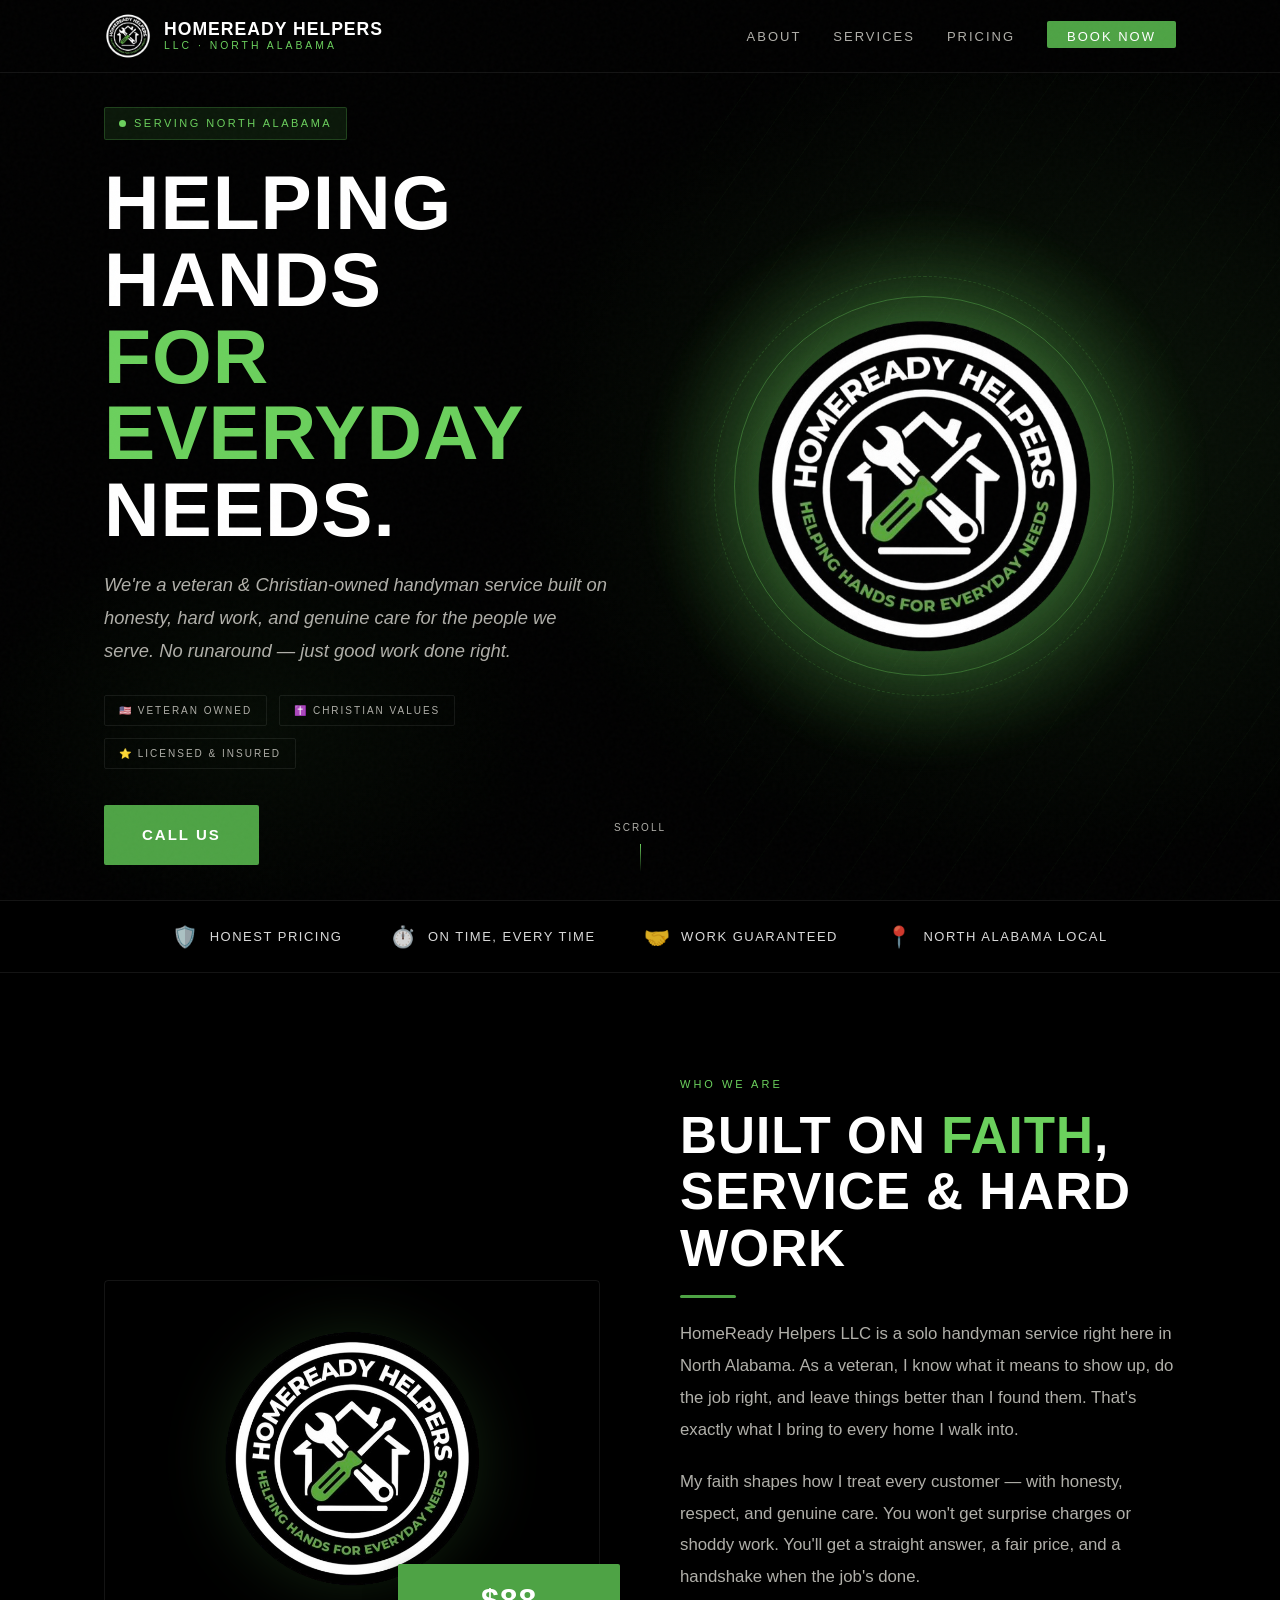
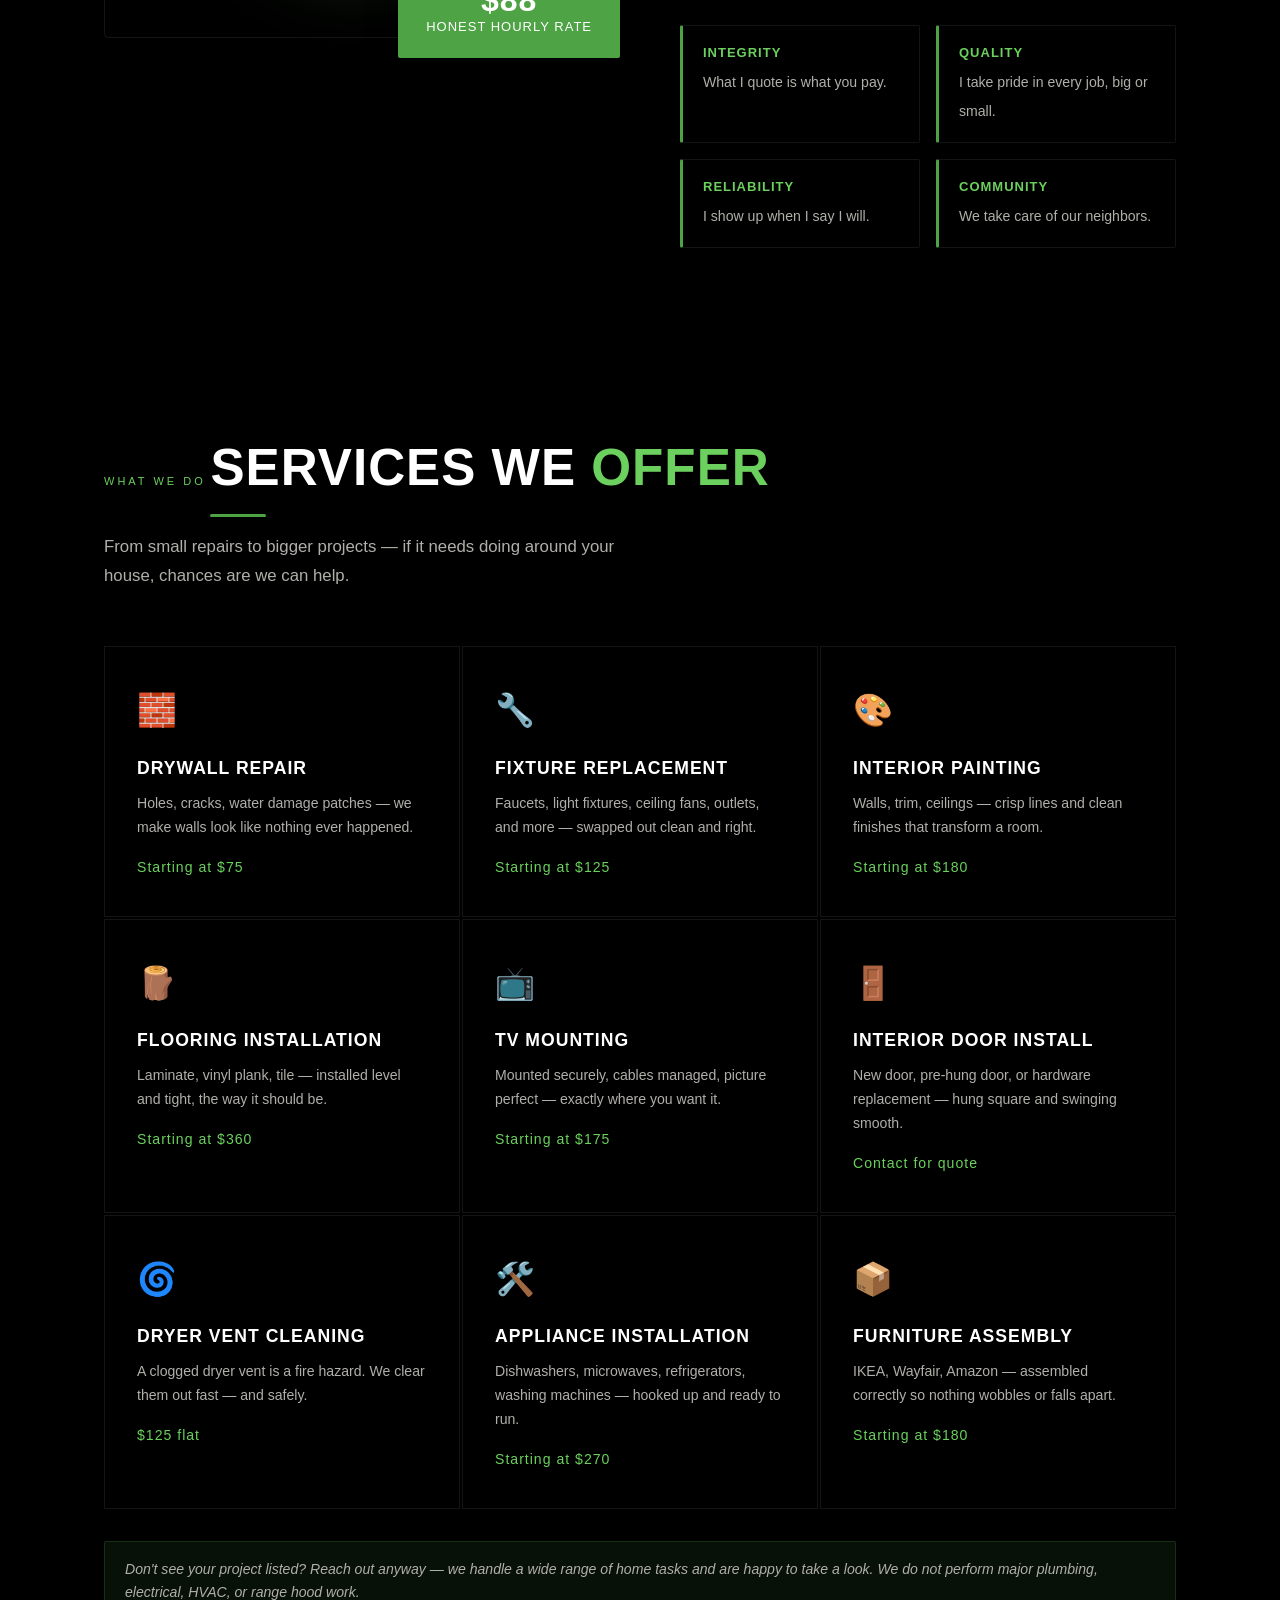
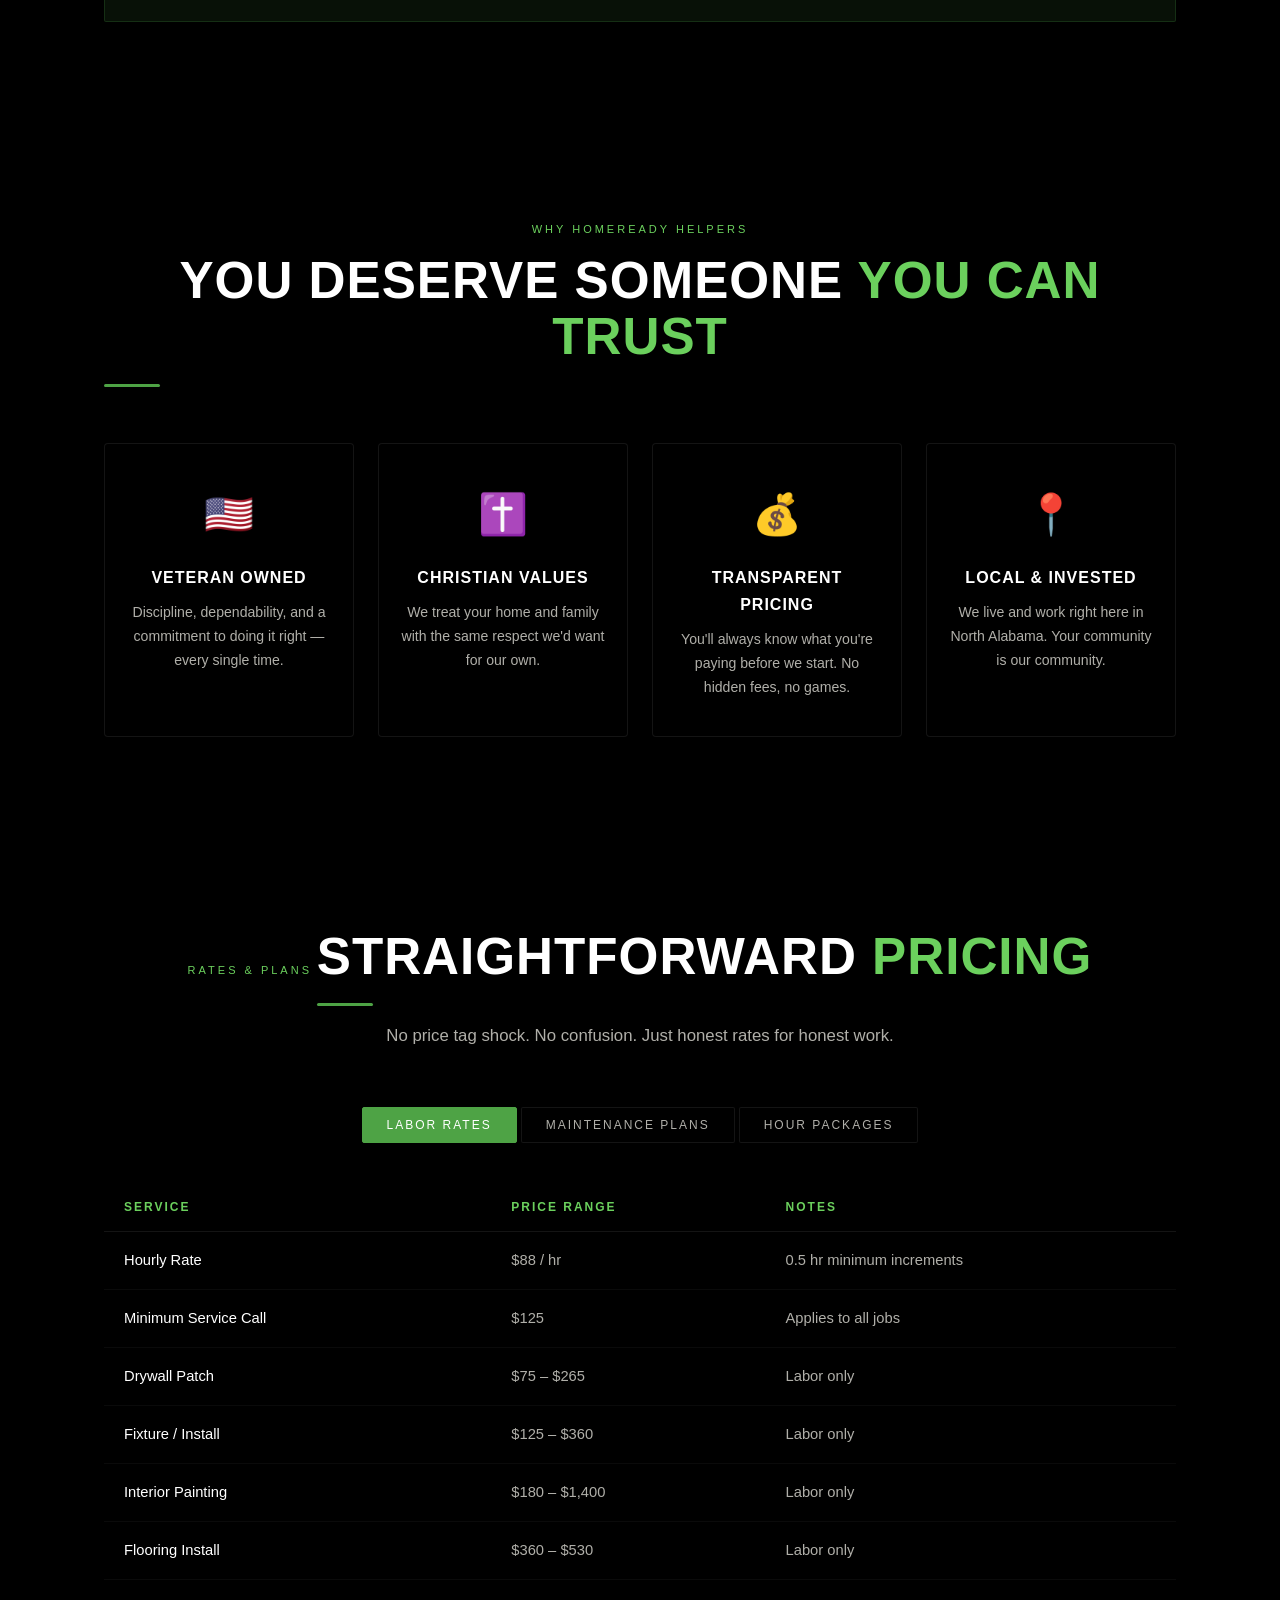
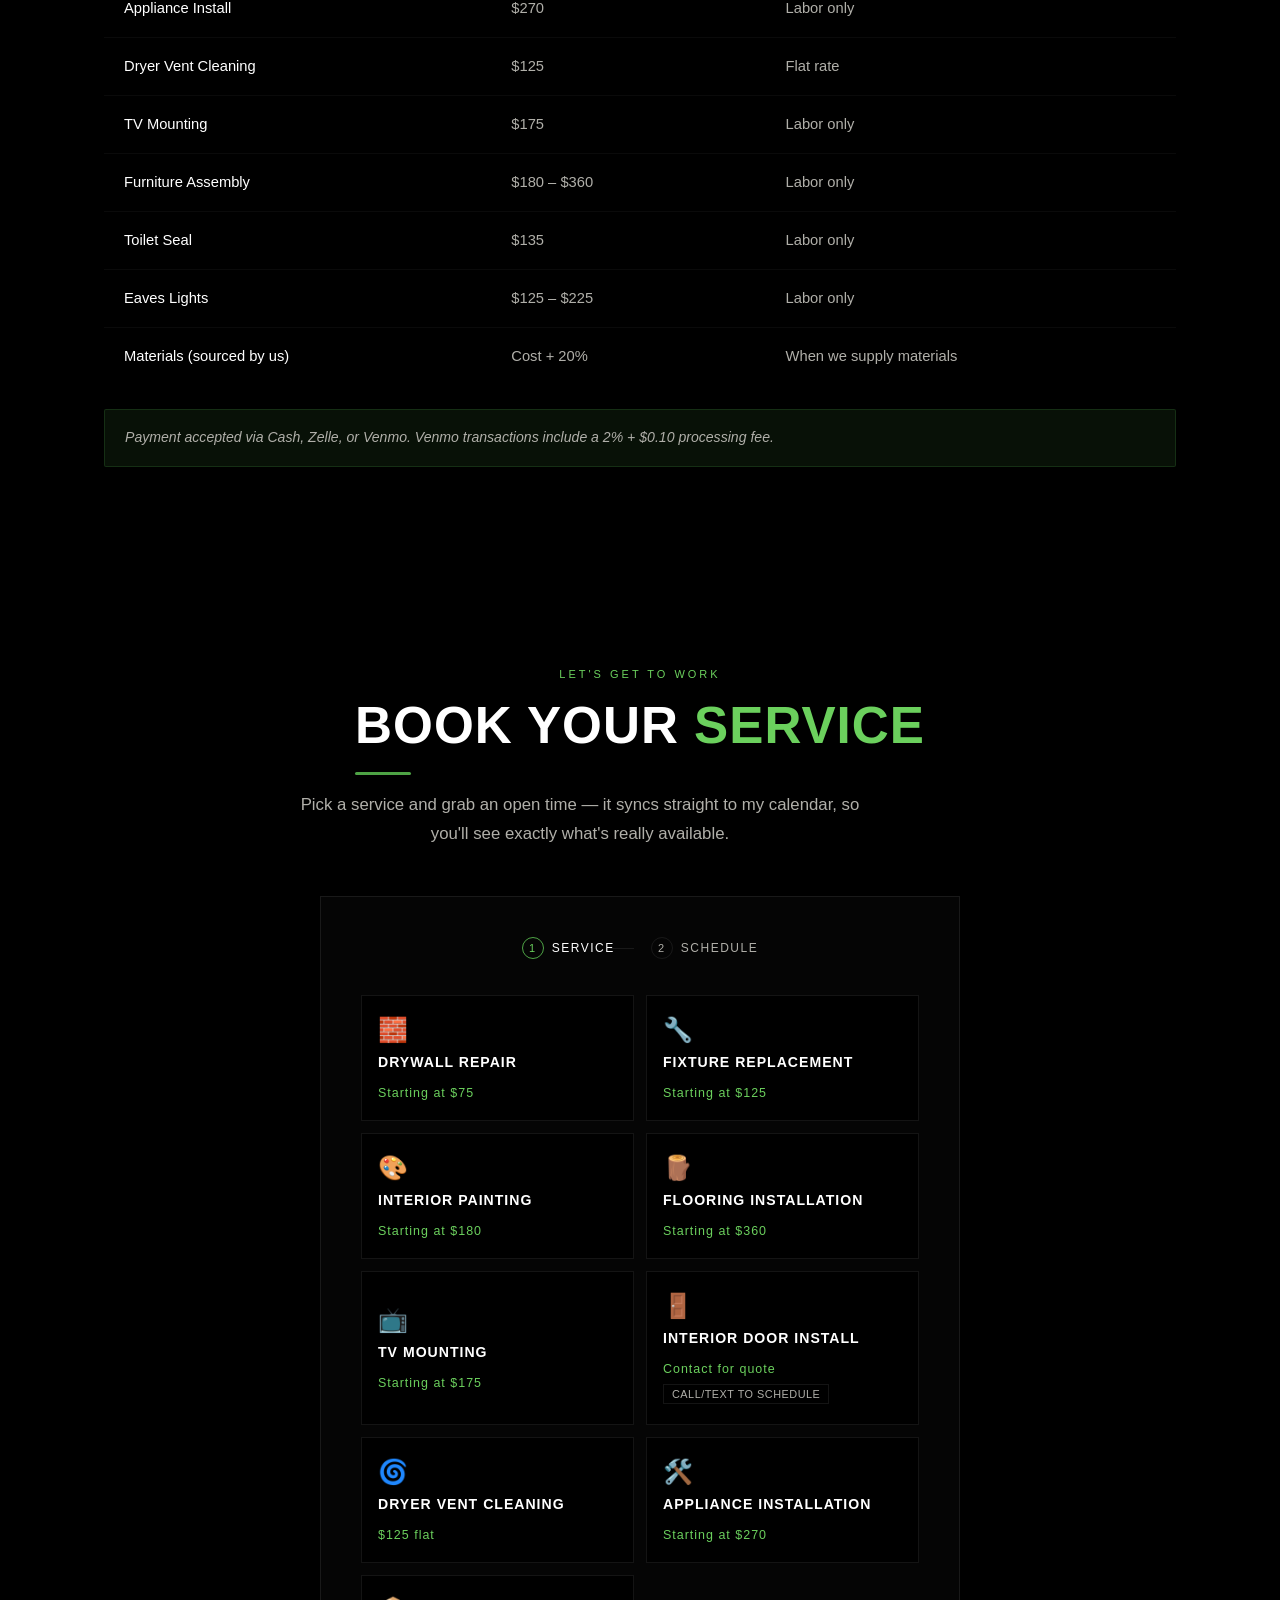
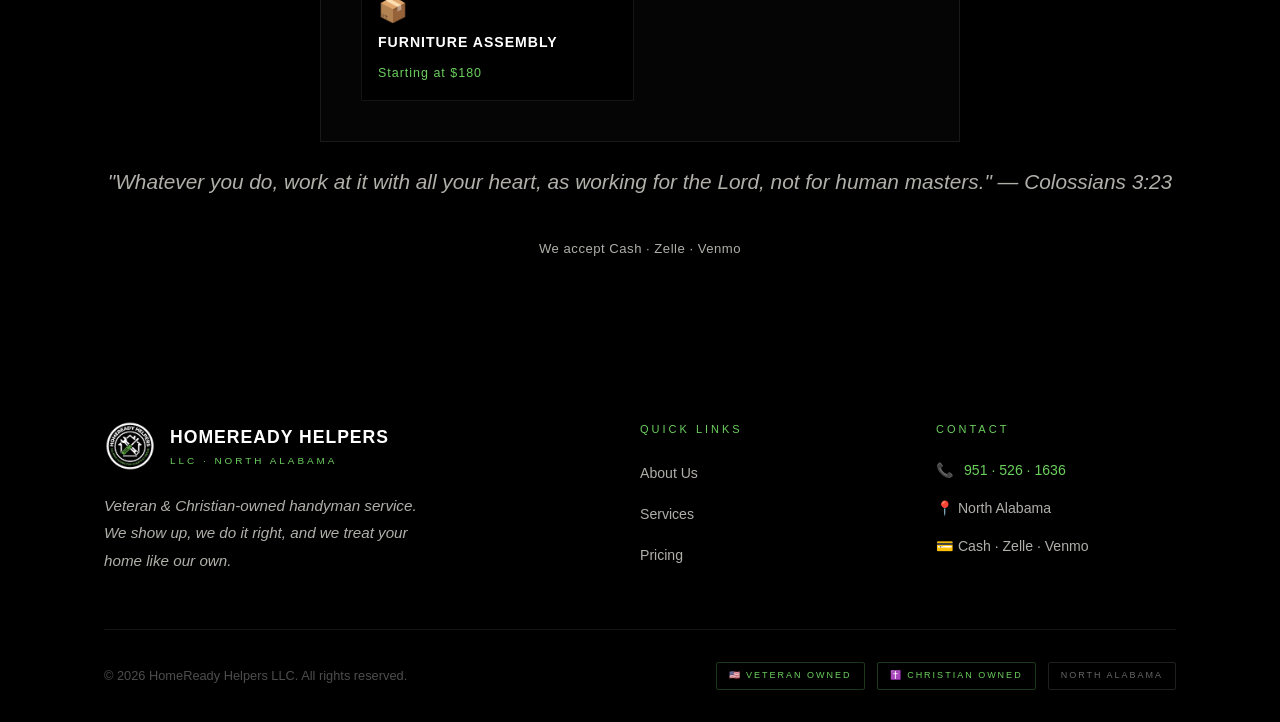
==== commit 821d8632: "Remove the Google Form quote-request links site-wide Pulled every forms.gle link (hero, services hea" ====
--- a/index.html
+++ b/index.html
@@ -81,8 +81,7 @@
           <span class="hero-pill">⭐ Licensed &amp; Insured</span>
         </div>
         <div class="hero-actions">
-          <a href="https://forms.gle/g29sGJyyHtXctqeb6" target="_blank" class="btn btn-primary">Request a Quote</a>
-          <a href="tel:9515261636" class="btn btn-outline">Call Us</a>
+          <a href="tel:9515261636" class="btn btn-primary">Call Us</a>
         </div>
       </div>
       <div class="hero-logo-wrap">
@@ -166,7 +165,6 @@
           <h2 class="section-title">Services We <span>Offer</span></h2>
           <p class="section-intro">From small repairs to bigger projects — if it needs doing around your house, chances are we can help.</p>
         </div>
-        <a href="https://forms.gle/g29sGJyyHtXctqeb6" target="_blank" class="btn btn-primary">Get a Free Quote</a>
       </div>
       <div class="services-grid reveal stagger">
 
@@ -338,7 +336,6 @@
               <li>$88/hr for overages</li>
               <li>$1,070/yr (save ~10%)</li>
             </ul>
-            <a href="https://forms.gle/g29sGJyyHtXctqeb6" target="_blank" class="btn btn-outline" style="margin-top:24px; width:100%; text-align:center;">Get Started</a>
           </div>
           <div class="plan-card featured reveal">
             <div class="plan-name">Standard</div>
@@ -350,7 +347,6 @@
               <li>$88/hr for overages</li>
               <li>$1,600/yr (save ~11%)</li>
             </ul>
-            <a href="https://forms.gle/g29sGJyyHtXctqeb6" target="_blank" class="btn btn-primary" style="margin-top:24px; width:100%; text-align:center;">Get Started</a>
           </div>
           <div class="plan-card reveal">
             <div class="plan-name">Premium</div>
@@ -362,7 +358,6 @@
               <li>$88/hr for overages</li>
               <li>$2,150/yr (save ~10%)</li>
             </ul>
-            <a href="https://forms.gle/g29sGJyyHtXctqeb6" target="_blank" class="btn btn-outline" style="margin-top:24px; width:100%; text-align:center;">Get Started</a>
           </div>
         </div>
       </div>
@@ -453,8 +448,7 @@
         not for human masters." — Colossians 3:23
       </p>
       <p class="payment-note" style="text-align:center;">
-        We accept Cash · Zelle · Venmo &nbsp;|&nbsp;
-        Bigger or custom project? <a href="https://forms.gle/g29sGJyyHtXctqeb6" target="_blank">Fill out our request form</a> instead.
+        We accept Cash · Zelle · Venmo
       </p>
     </div>
   </section>
@@ -482,7 +476,6 @@
             <li><a href="#about">About Us</a></li>
             <li><a href="#services">Services</a></li>
             <li><a href="#pricing">Pricing</a></li>
-            <li><a href="https://forms.gle/g29sGJyyHtXctqeb6" target="_blank">Request a Quote</a></li>
           </ul>
         </div>
         <div>
@@ -492,9 +485,6 @@
           </div>
           <div class="footer-contact-item">
             📍 North Alabama
-          </div>
-          <div class="footer-contact-item">
-            💬 <a href="https://forms.gle/g29sGJyyHtXctqeb6" target="_blank">Request Form</a>
           </div>
           <div class="footer-contact-item" style="margin-top: 8px;">
             💳 Cash · Zelle · Venmo
@@ -515,7 +505,6 @@
   <!-- ── MOBILE STICKY CTA BAR ──────────────────────────────── -->
   <div class="mobile-cta-bar">
     <a href="tel:9515261636" class="cta-call">📞 Call</a>
-    <a href="https://forms.gle/g29sGJyyHtXctqeb6" target="_blank" class="cta-quote">Get a Quote</a>
   </div>
 
   <!-- ── BACK TO TOP ─────────────────────────────────────────── -->
--- a/style.css
+++ b/style.css
@@ -1198,10 +1198,6 @@
 .mobile-cta-bar .cta-call {
   background: transparent;
   border: 1.5px solid var(--white);
-  color: var(--white);
-}
-.mobile-cta-bar .cta-quote {
-  background: var(--green);
   color: var(--white);
 }
 
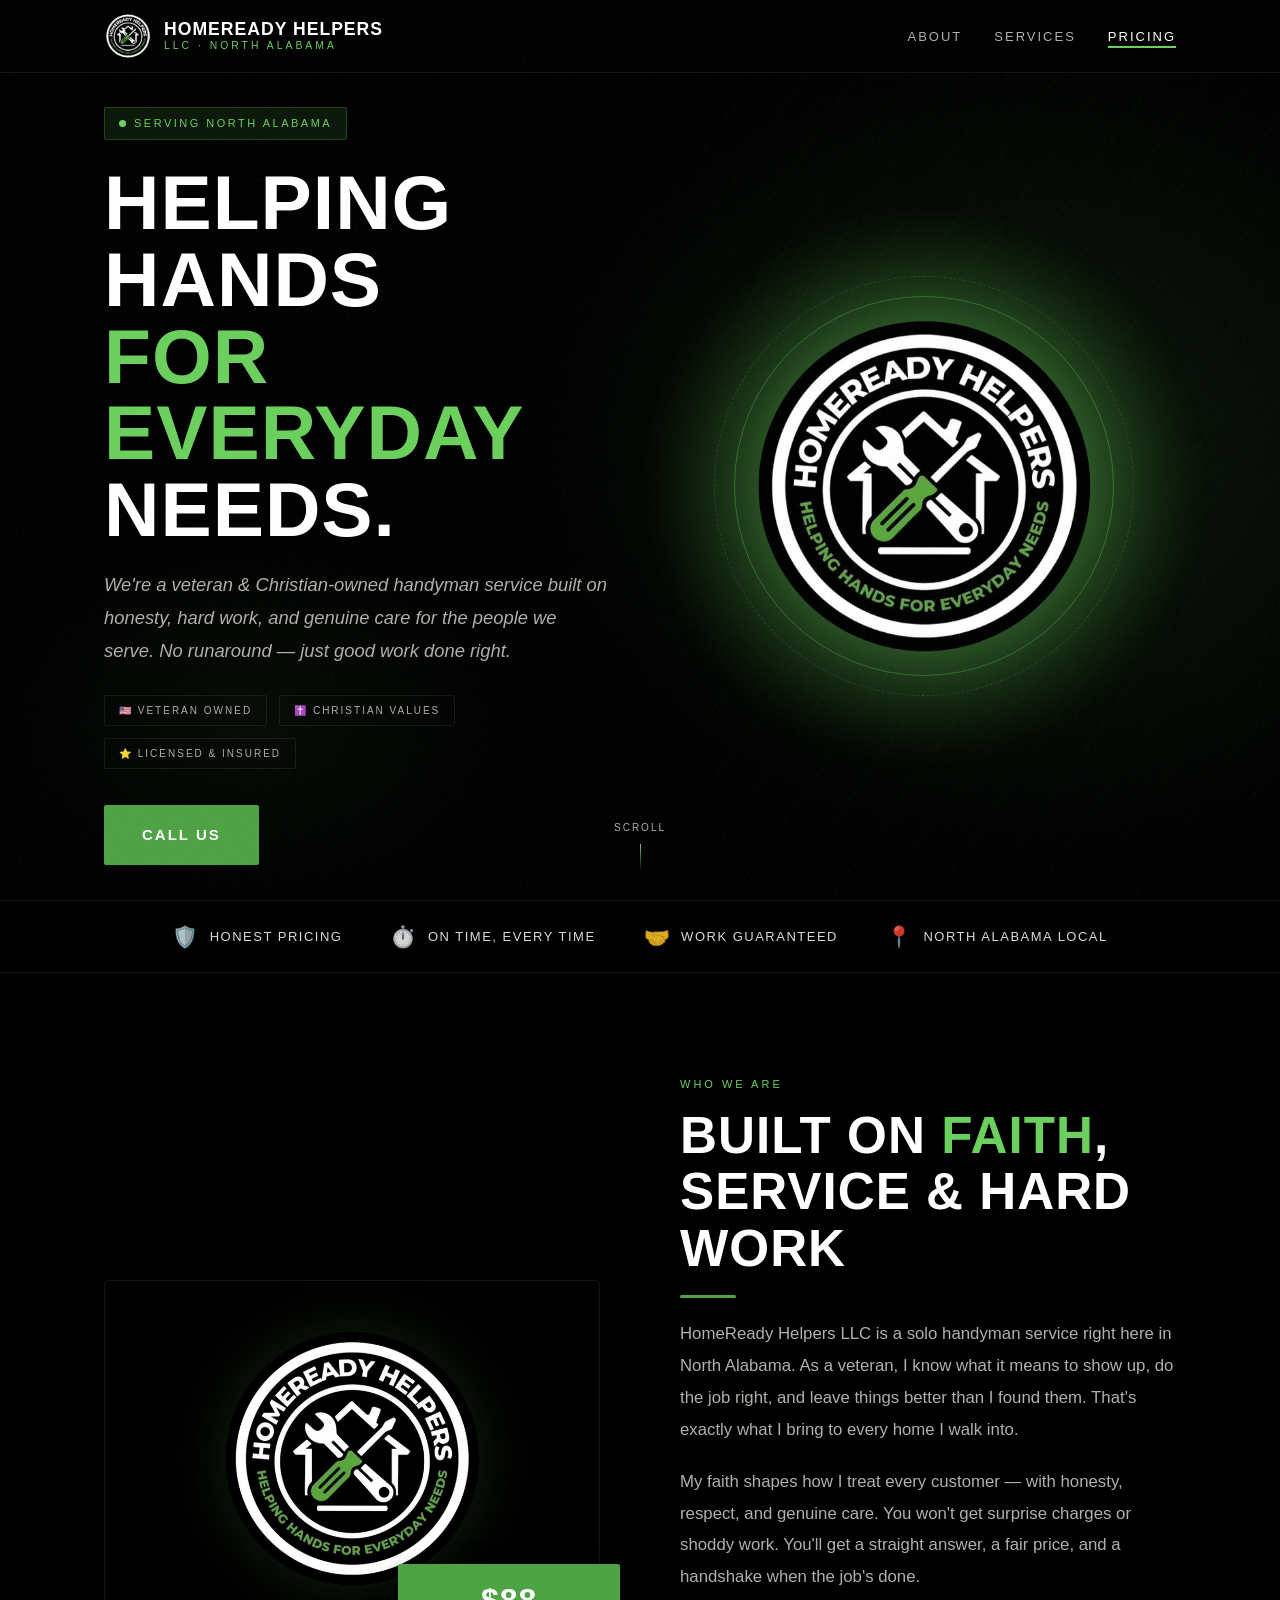
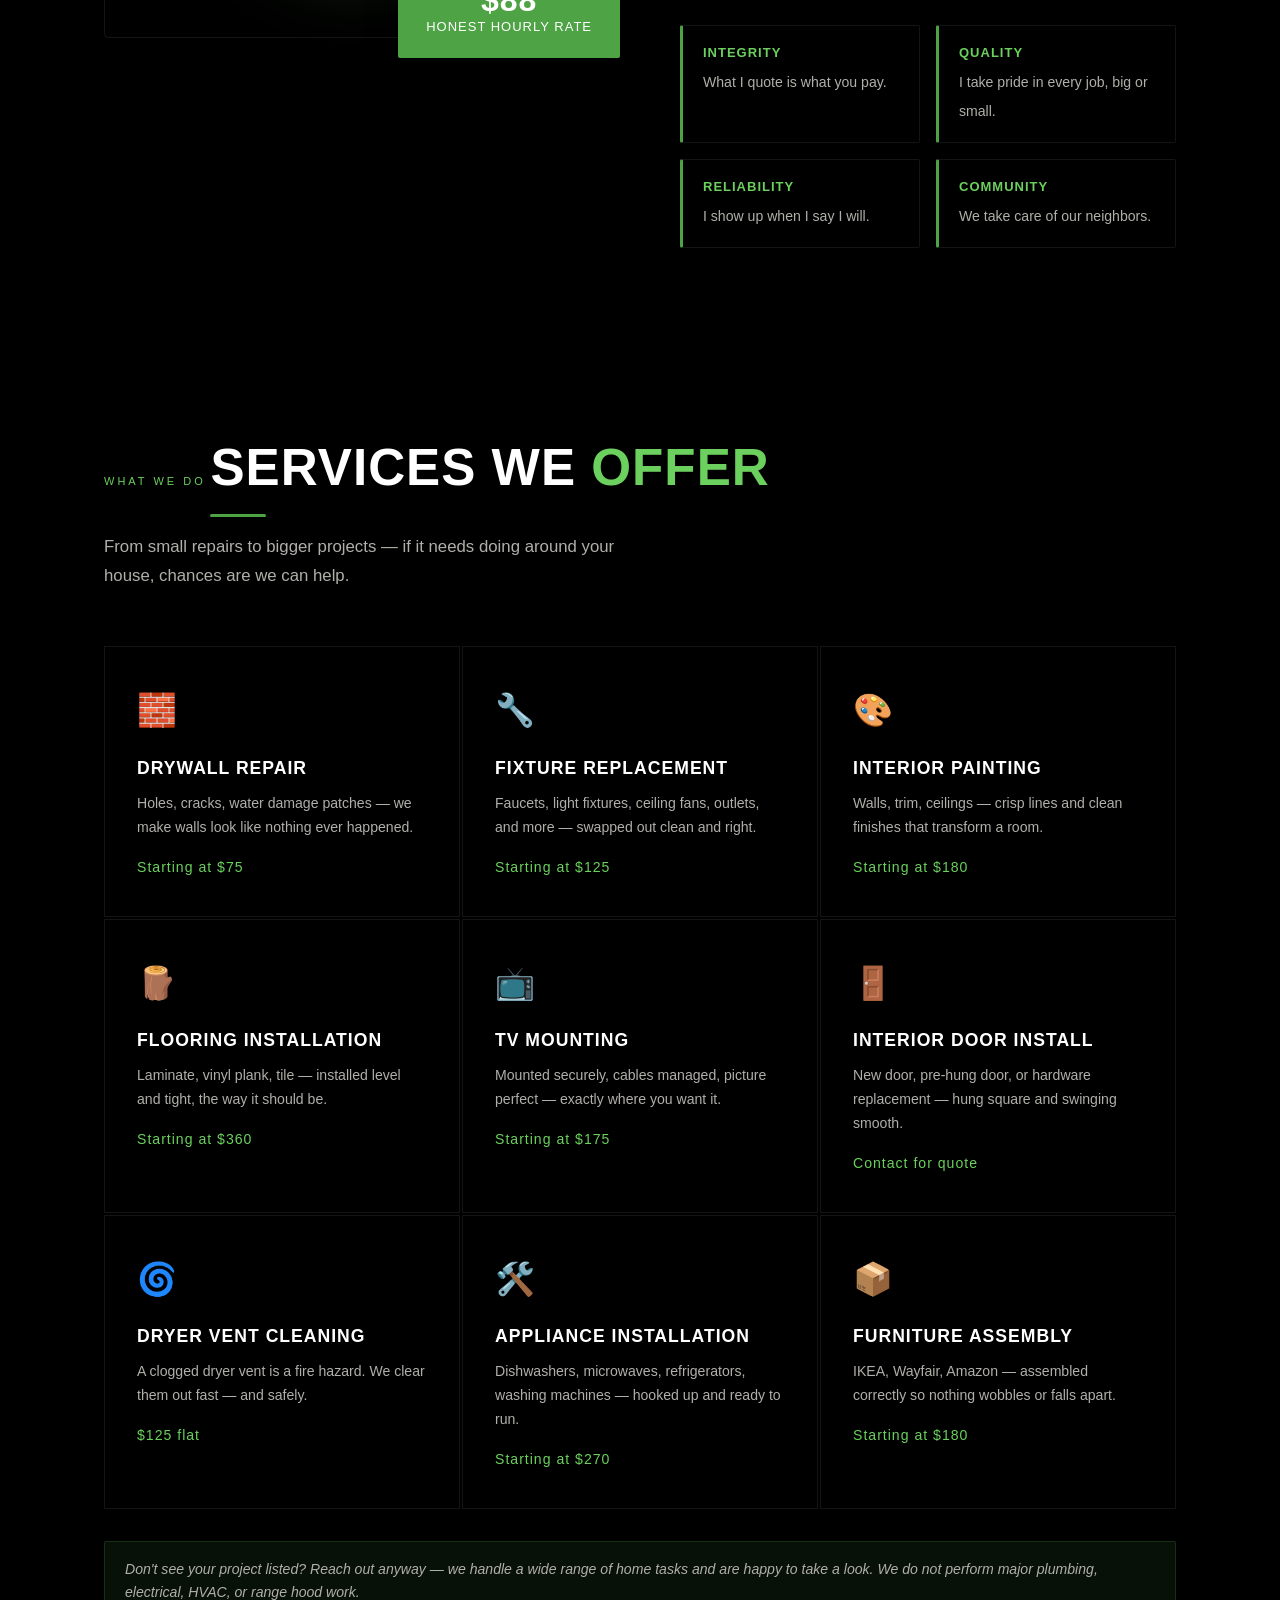
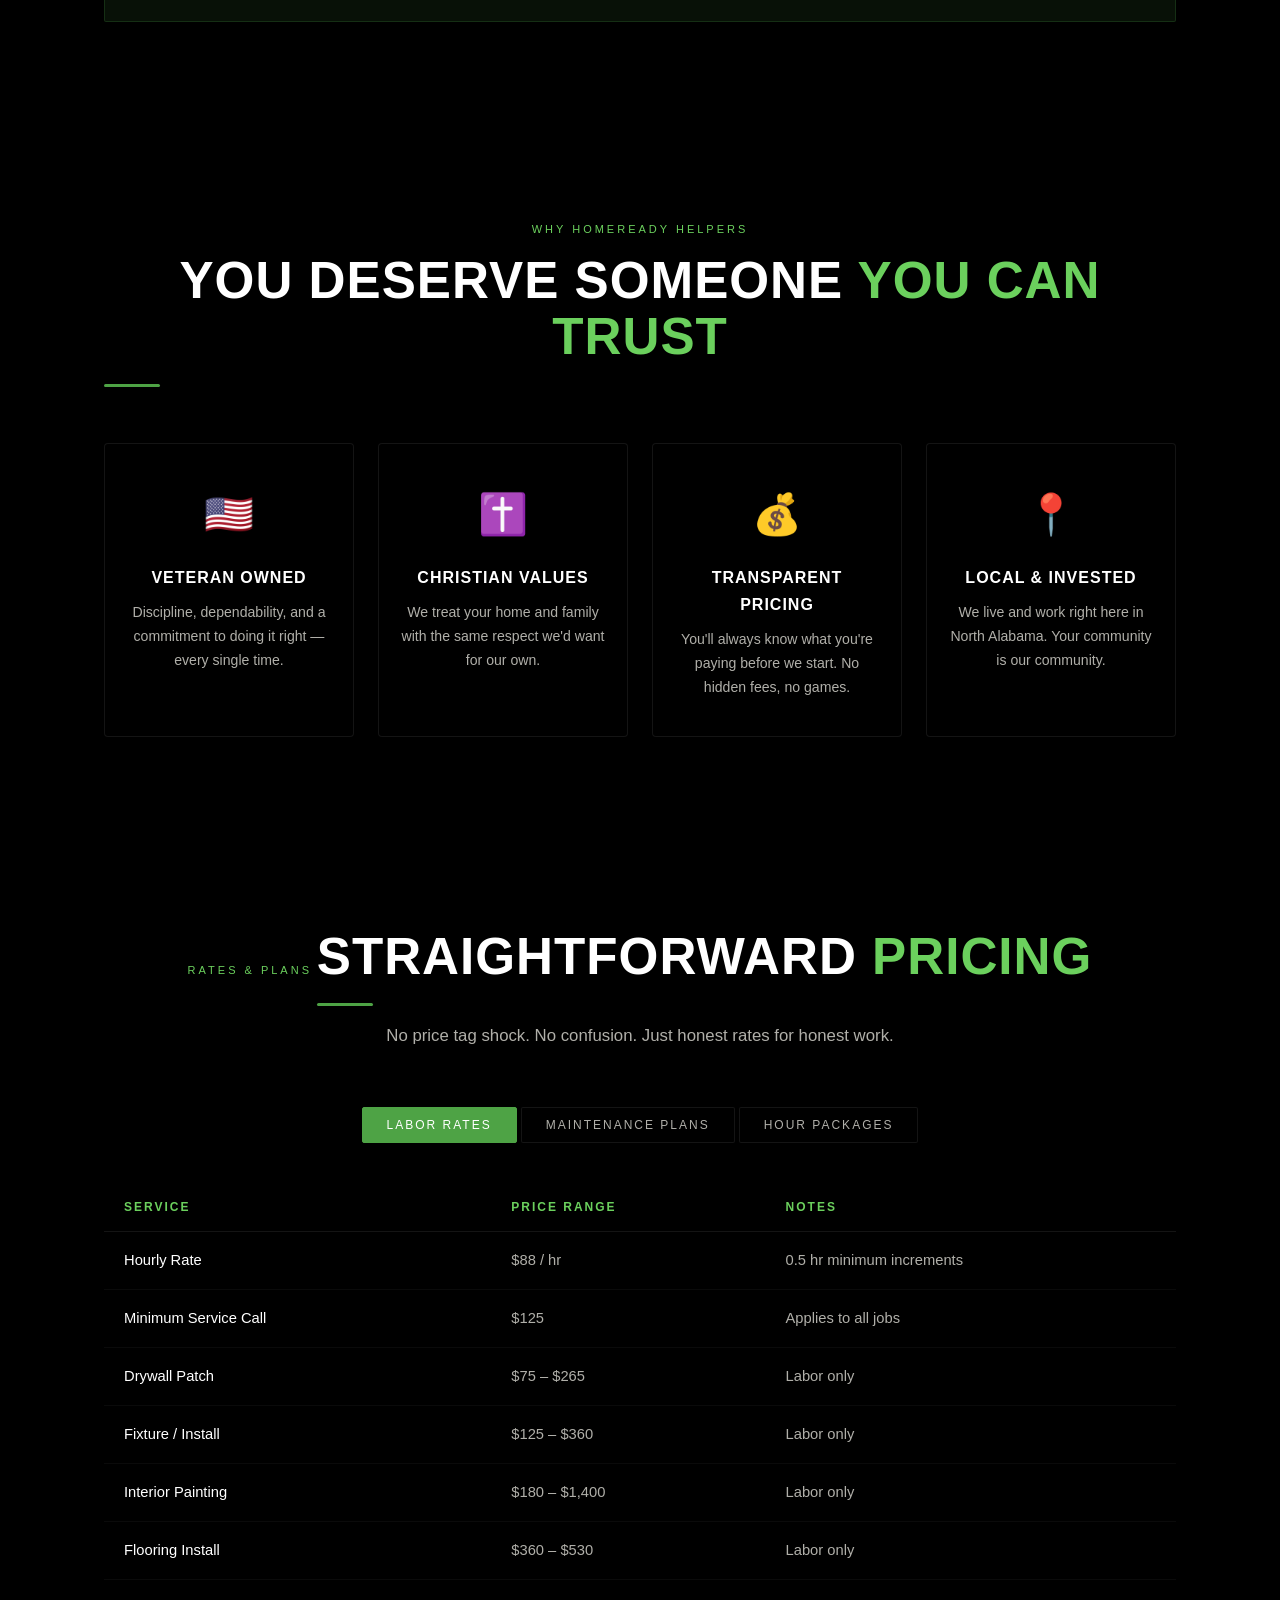
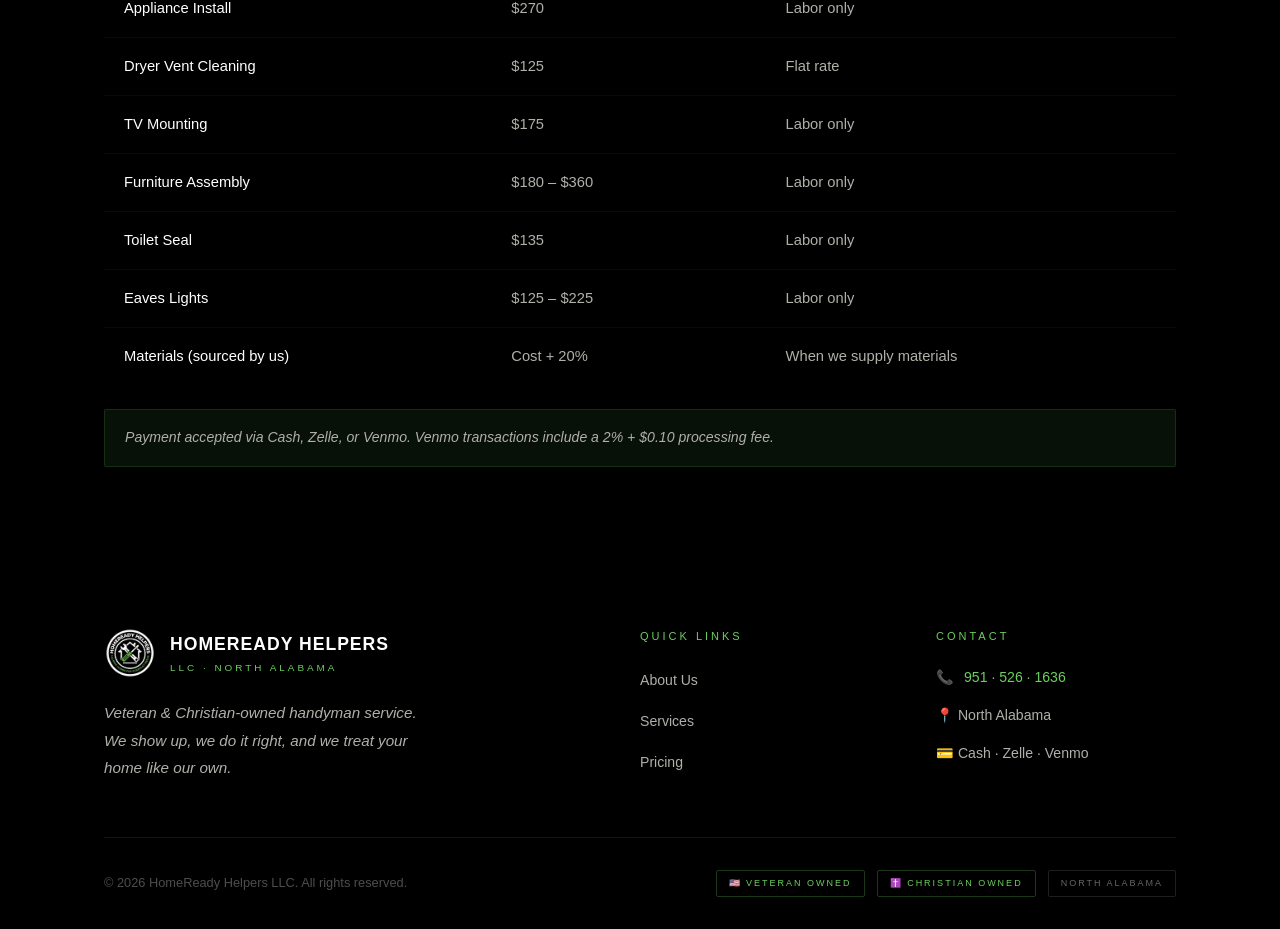
==== commit 9a9cc34d: "Remove the Book Your Service section and Calendly booking widget Deletes the #book section, its nav " ====
--- a/index.html
+++ b/index.html
@@ -19,7 +19,6 @@
   <meta name="theme-color" content="#000000" />
 
   <link rel="stylesheet" href="style.css" />
-  <link href="https://assets.calendly.com/assets/external/widget.css" rel="stylesheet" />
 </head>
 <body>
 
@@ -40,7 +39,6 @@
         <li><a href="#about">About</a></li>
         <li><a href="#services">Services</a></li>
         <li><a href="#pricing">Pricing</a></li>
-        <li><a href="#book" class="nav-cta">Book Now</a></li>
       </ul>
       <button class="nav-toggle" id="navToggle" onclick="toggleMenu()" aria-label="Toggle menu" aria-expanded="false" aria-controls="mobileMenu">
         <span></span><span></span><span></span>
@@ -53,7 +51,6 @@
     <a href="#about" onclick="closeMenu()">About</a>
     <a href="#services" onclick="closeMenu()">Services</a>
     <a href="#pricing" onclick="closeMenu()">Pricing</a>
-    <a href="#book" onclick="closeMenu()" style="color: var(--green-light);">Book Now</a>
   </div>
 
   <!-- ── HERO ──────────────────────────────────────────────── -->
@@ -393,66 +390,6 @@
     </div>
   </section>
 
-  <!-- ── BOOKING CTA ────────────────────────────────────────── -->
-  <section id="book" class="section">
-    <div class="container">
-      <div class="book-header reveal">
-        <span class="tag">Let's Get to Work</span>
-        <h2 class="section-title">Book Your <span>Service</span></h2>
-        <p class="section-intro">
-          Pick a service and grab an open time — it syncs straight to my calendar,
-          so you'll see exactly what's really available.
-        </p>
-      </div>
-
-      <div class="booking-widget reveal">
-        <div class="booking-steps">
-          <div class="booking-step active" data-step="1"><span>1</span>Service</div>
-          <div class="booking-step" data-step="2"><span>2</span>Schedule</div>
-        </div>
-
-        <!-- STEP 1: SERVICE -->
-        <div class="booking-panel active" id="booking-step-1">
-          <div class="booking-service-grid" id="bookingServiceGrid"></div>
-        </div>
-
-        <!-- NO CALENDLY EVENT YET (e.g. door install) -->
-        <div class="booking-panel" id="booking-callfirst">
-          <div class="callfirst-notice">
-            <div class="callfirst-icon">📞</div>
-            <h3><span id="callfirstServiceName">This project</span> Needs a Quick Call First</h3>
-            <p>
-              This one isn't on the online scheduler yet — text or call me and I'll get you booked in.
-            </p>
-            <div class="callfirst-actions">
-              <a href="tel:9515261636" class="btn btn-primary">📞 Call 951 · 526 · 1636</a>
-              <a href="sms:9515261636" class="btn btn-outline">💬 Text Instead</a>
-            </div>
-            <button type="button" class="booking-back-link" onclick="Booking.backToServices()">← Choose a different service</button>
-          </div>
-        </div>
-
-        <!-- STEP 2: CALENDLY SCHEDULER -->
-        <div class="booking-panel" id="booking-step-2">
-          <button type="button" class="booking-back-link" onclick="Booking.backToServices()">← Back to services</button>
-          <div class="booking-selected-service" id="bookingSelectedService"></div>
-          <p class="pricing-note" id="bookingServiceNote" hidden></p>
-          <div class="calendly-embed-wrap">
-            <div id="calendlyEmbed" class="calendly-embed"></div>
-          </div>
-        </div>
-      </div>
-
-      <p class="book-quote">
-        "Whatever you do, work at it with all your heart, as working for the Lord,
-        not for human masters." — Colossians 3:23
-      </p>
-      <p class="payment-note" style="text-align:center;">
-        We accept Cash · Zelle · Venmo
-      </p>
-    </div>
-  </section>
-
   <!-- ── FOOTER ─────────────────────────────────────────────── -->
   <footer>
     <div class="container">
@@ -510,9 +447,6 @@
   <!-- ── BACK TO TOP ─────────────────────────────────────────── -->
   <button class="back-to-top" aria-label="Back to top">↑</button>
 
-  <script src="https://assets.calendly.com/assets/external/widget.js" async></script>
-  <script src="booking-data.js" defer></script>
-  <script src="booking.js" defer></script>
   <script src="script.js" defer></script>
 </body>
 </html>
--- a/style.css
+++ b/style.css
@@ -823,222 +823,6 @@
   gap: 8px;
 }
 .plan-features li::before { content: '✓'; color: var(--green-light); font-weight: 700; }
-
-/* ── BOOKING CTA ──────────────────────────────────────── */
-#book {
-  background: #000000 !important;
-  position: relative;
-  overflow: hidden;
-  text-align: center;
-}
-#book::before {
-  content: '';
-  position: absolute;
-  top: -50%; right: -20%;
-  width: 600px; height: 600px;
-  background: radial-gradient(circle, rgba(78,163,69,0.1) 0%, transparent 70%);
-  pointer-events: none;
-  animation: driftGlow 12s ease-in-out infinite;
-}
-@keyframes driftGlow {
-  0%, 100% { transform: translate(0, 0); }
-  50% { transform: translate(-30px, 30px); }
-}
-.book-quote {
-  font-family: var(--font-accent);
-  font-size: 1.3rem;
-  font-style: italic;
-  color: var(--grey);
-  margin: 20px 0 36px;
-  line-height: 1.9;
-}
-.payment-note {
-  margin-top: 20px;
-  font-size: 0.82rem;
-  color: var(--grey);
-  letter-spacing: 0.5px;
-}
-
-/* ── BOOKING WIDGET ───────────────────────────────────── */
-.book-header { position: relative; z-index: 2; max-width: 680px; margin: 0 auto; }
-
-.booking-widget {
-  position: relative;
-  z-index: 2;
-  max-width: 640px;
-  margin: 48px auto 0;
-  background: rgba(255,255,255,0.02);
-  border: 1px solid var(--border);
-  padding: 40px;
-  text-align: left;
-}
-
-.booking-steps {
-  display: flex;
-  justify-content: center;
-  gap: 0;
-  margin-bottom: 36px;
-}
-.booking-step {
-  display: flex;
-  align-items: center;
-  gap: 8px;
-  font-family: var(--font-display);
-  font-size: 12px;
-  letter-spacing: 1.5px;
-  text-transform: uppercase;
-  color: var(--grey);
-  padding: 0 18px;
-  position: relative;
-}
-.booking-step:not(:last-child)::after {
-  content: '';
-  position: absolute;
-  right: -1px;
-  top: 50%;
-  width: 24px;
-  height: 1px;
-  background: var(--border);
-}
-.booking-step span {
-  width: 22px; height: 22px;
-  border-radius: 50%;
-  border: 1px solid var(--border);
-  display: flex; align-items: center; justify-content: center;
-  font-size: 11px;
-  color: var(--grey);
-  flex-shrink: 0;
-}
-.booking-step.active { color: var(--white); }
-.booking-step.active span { border-color: var(--green); color: var(--green-light); }
-.booking-step.done span { background: var(--green); border-color: var(--green); color: var(--white); }
-
-.booking-panel { display: none; }
-.booking-panel.active { display: block; animation: bookingFadeIn 0.4s ease; }
-@keyframes bookingFadeIn {
-  from { opacity: 0; transform: translateY(8px); }
-  to { opacity: 1; transform: translateY(0); }
-}
-
-.booking-back-link {
-  background: none;
-  border: none;
-  color: var(--grey);
-  font-size: 0.82rem;
-  cursor: pointer;
-  padding: 0;
-  margin-bottom: 20px;
-  display: inline-block;
-  transition: color 0.2s;
-}
-.booking-back-link:hover { color: var(--green-light); }
-
-.booking-service-grid {
-  display: grid;
-  grid-template-columns: repeat(2, 1fr);
-  gap: 12px;
-}
-.booking-service-card {
-  background: #000000;
-  border: 1px solid var(--border);
-  padding: 20px 16px;
-  text-align: left;
-  cursor: pointer;
-  color: var(--white);
-  font-family: var(--font-body);
-  transition: transform 0.25s ease, background 0.2s, border-color 0.2s;
-  position: relative;
-}
-.booking-service-card:hover {
-  background: rgba(78,163,69,0.06);
-  border-color: rgba(78,163,69,0.3);
-  transform: translateY(-3px);
-}
-.booking-service-card .service-icon { font-size: 1.5rem; margin-bottom: 10px; }
-.booking-service-card .service-name {
-  font-size: 0.88rem;
-  margin-bottom: 4px;
-}
-.booking-service-card .service-price {
-  font-size: 0.78rem;
-  color: var(--green-light);
-}
-.booking-callfirst-tag {
-  margin-top: 8px;
-  display: inline-block;
-  font-size: 0.68rem;
-  letter-spacing: 0.5px;
-  text-transform: uppercase;
-  color: var(--grey);
-  border: 1px solid var(--border);
-  padding: 3px 8px;
-}
-
-.callfirst-notice { text-align: center; padding: 12px 0; }
-.callfirst-icon { font-size: 2.4rem; margin-bottom: 12px; }
-.callfirst-notice h3 {
-  font-family: var(--font-display);
-  font-size: 1.2rem;
-  text-transform: uppercase;
-  letter-spacing: 1px;
-  color: var(--white);
-  margin-bottom: 14px;
-}
-.callfirst-notice p {
-  color: var(--grey);
-  font-size: 0.92rem;
-  line-height: 1.7;
-  max-width: 440px;
-  margin: 0 auto 24px;
-}
-.callfirst-actions {
-  display: flex;
-  gap: 14px;
-  justify-content: center;
-  flex-wrap: wrap;
-  margin-bottom: 20px;
-}
-
-.booking-selected-service {
-  display: flex;
-  align-items: center;
-  gap: 10px;
-  font-family: var(--font-display);
-  font-size: 0.95rem;
-  text-transform: uppercase;
-  letter-spacing: 0.5px;
-  color: var(--white);
-  margin-bottom: 20px;
-}
-.booking-price-pill {
-  font-family: var(--font-body);
-  text-transform: none;
-  letter-spacing: 0;
-  font-size: 0.78rem;
-  color: var(--green-light);
-  background: rgba(78,163,69,0.1);
-  border: 1px solid rgba(78,163,69,0.2);
-  padding: 3px 10px;
-}
-
-.calendly-embed-wrap {
-  border: 1px solid var(--border);
-  background: #000000;
-  overflow: hidden;
-}
-.calendly-embed {
-  min-width: 280px;
-  height: 720px;
-}
-
-@media (max-width: 640px) {
-  .booking-widget { padding: 24px 18px; }
-  .booking-service-grid { grid-template-columns: 1fr 1fr; }
-  .booking-steps { gap: 0; }
-  .booking-step { padding: 0 10px; font-size: 10px; }
-  .booking-step span { width: 18px; height: 18px; }
-  .calendly-embed { height: 900px; }
-}
 
 /* ── TESTIMONIALS / WHY US ────────────────────────────── */
 .why-grid {
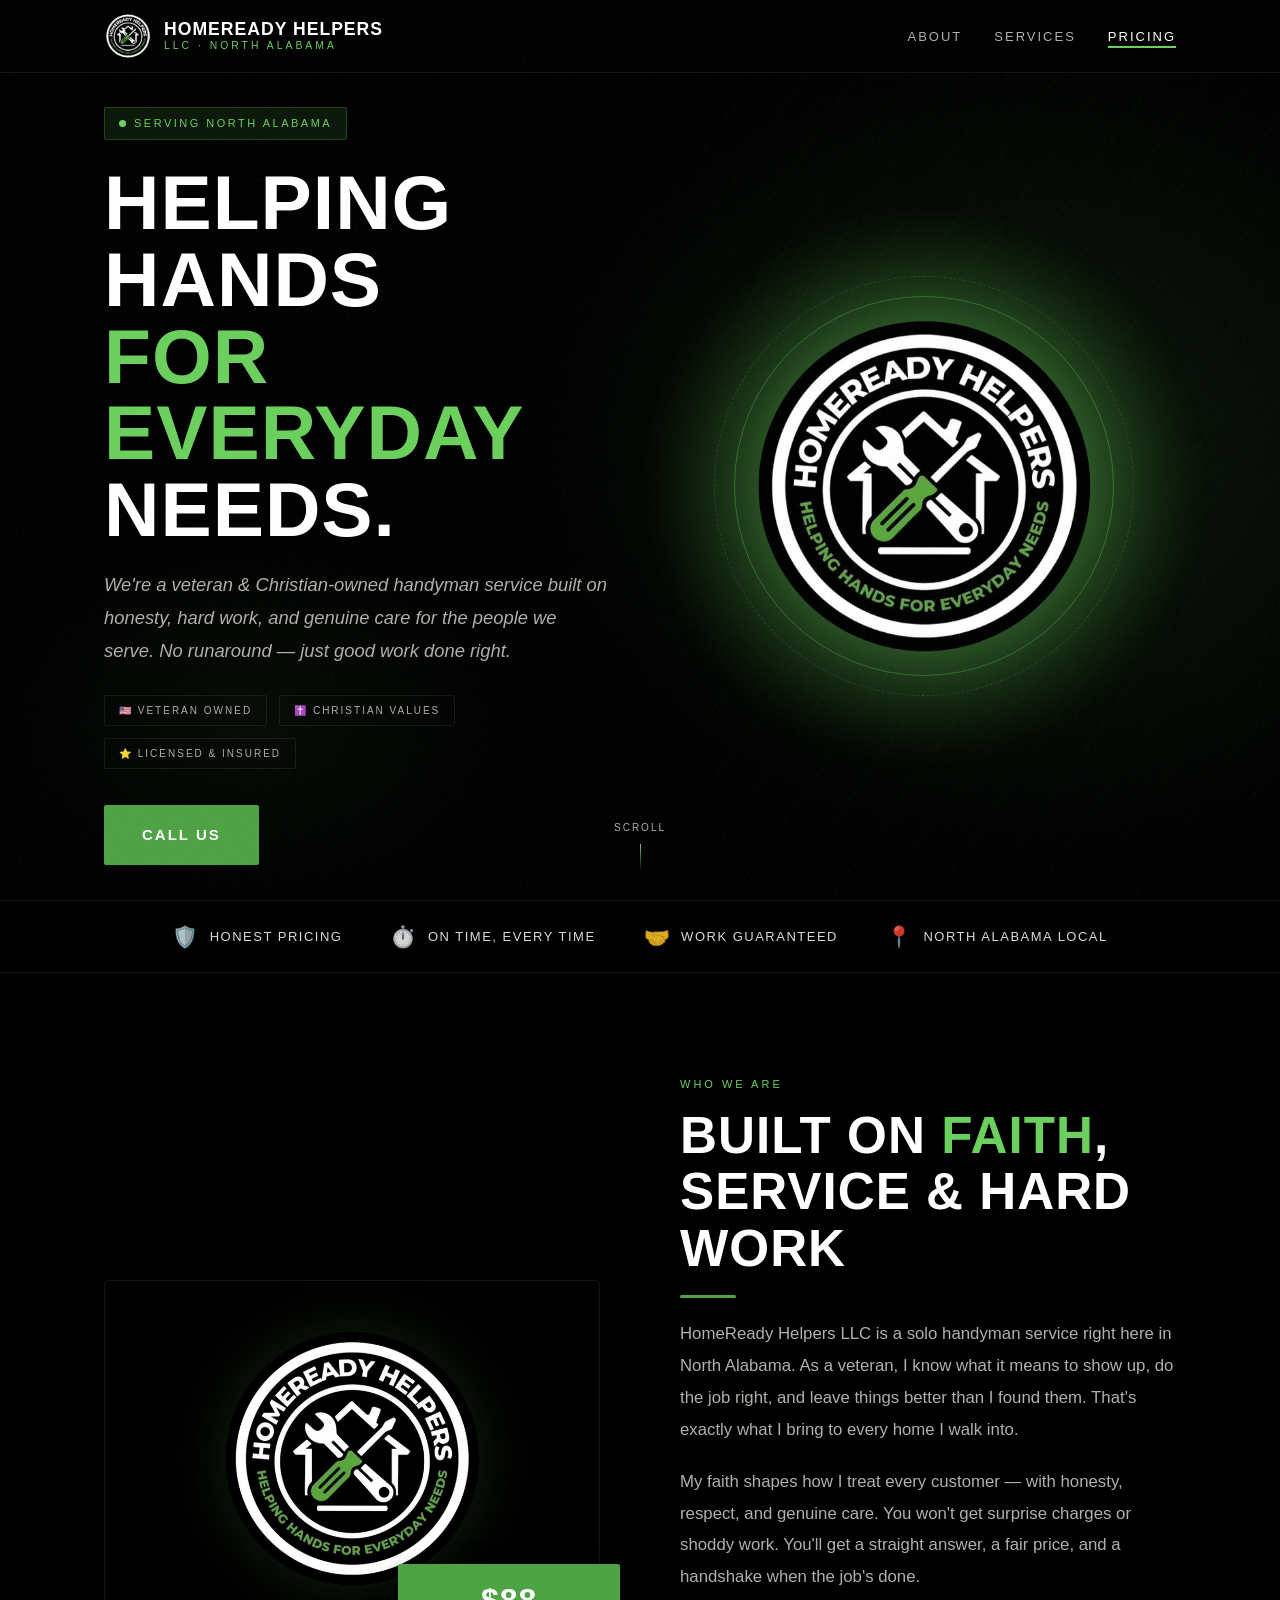
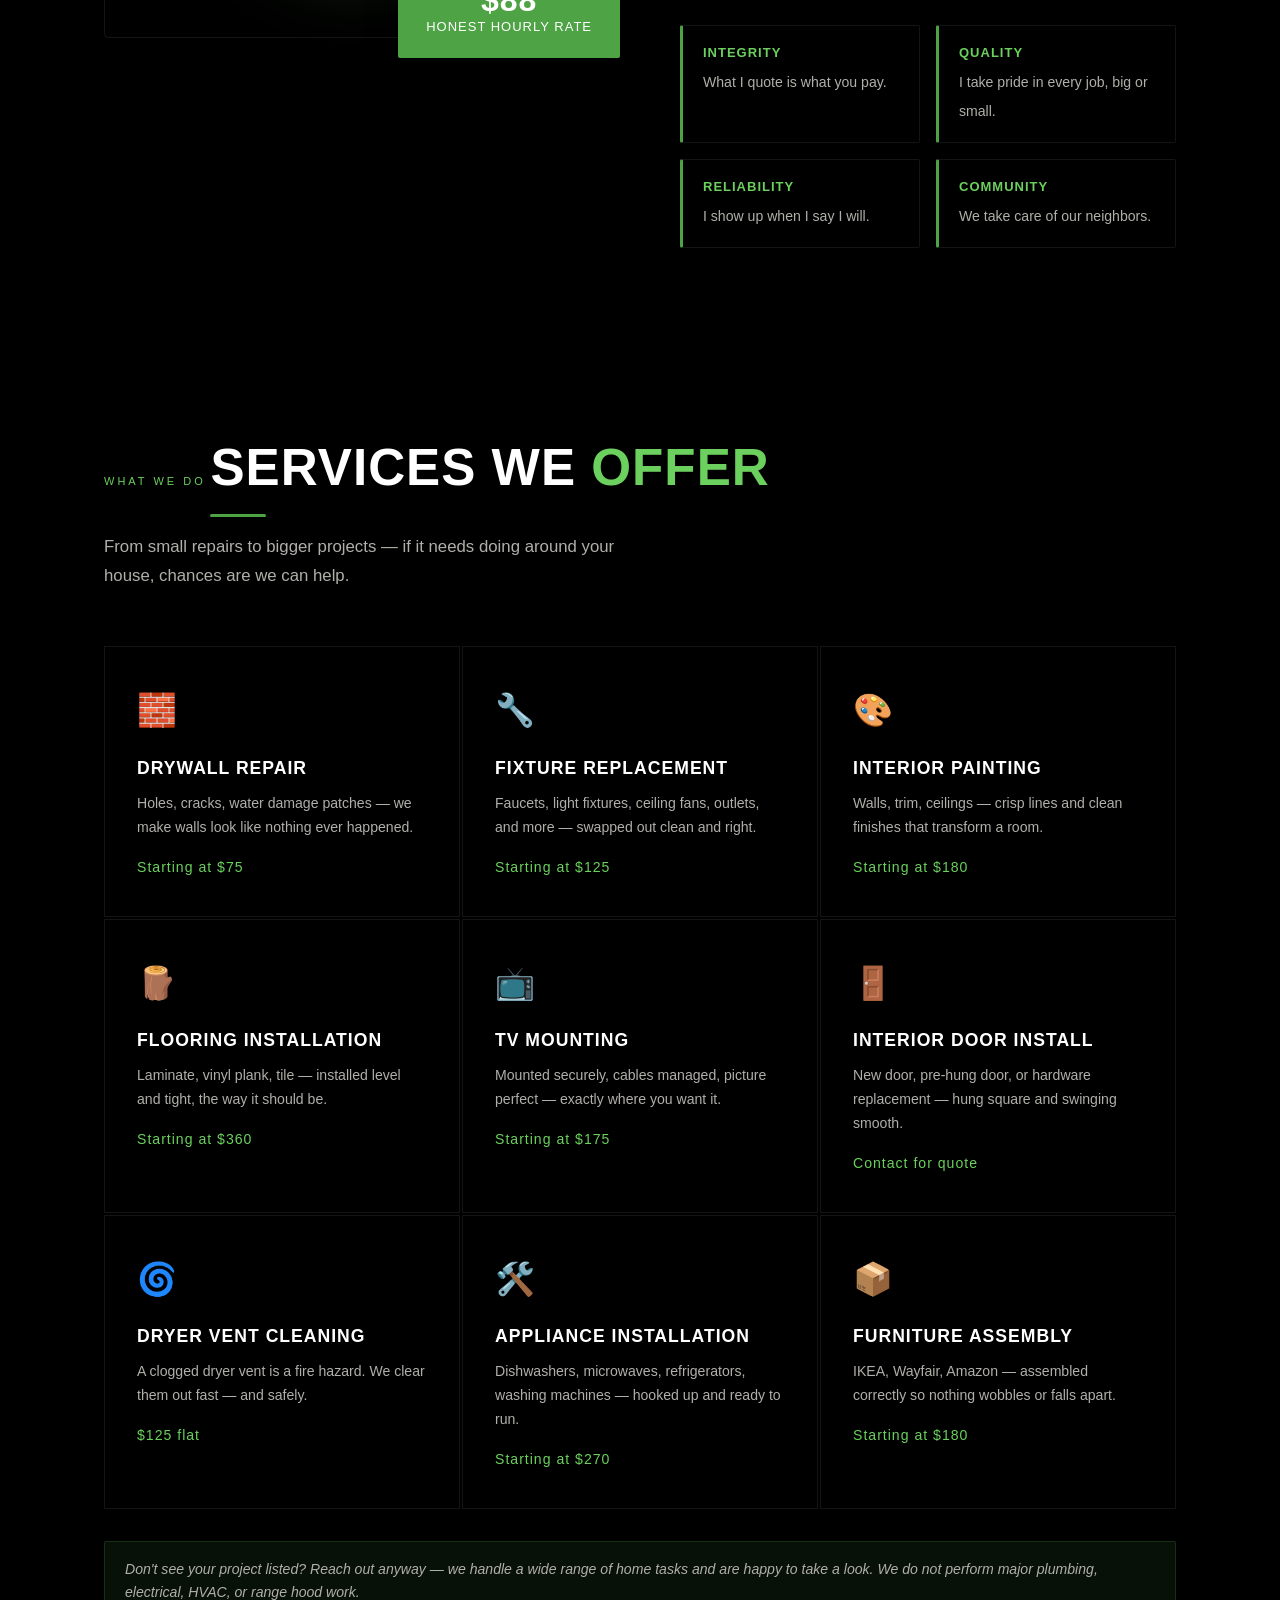
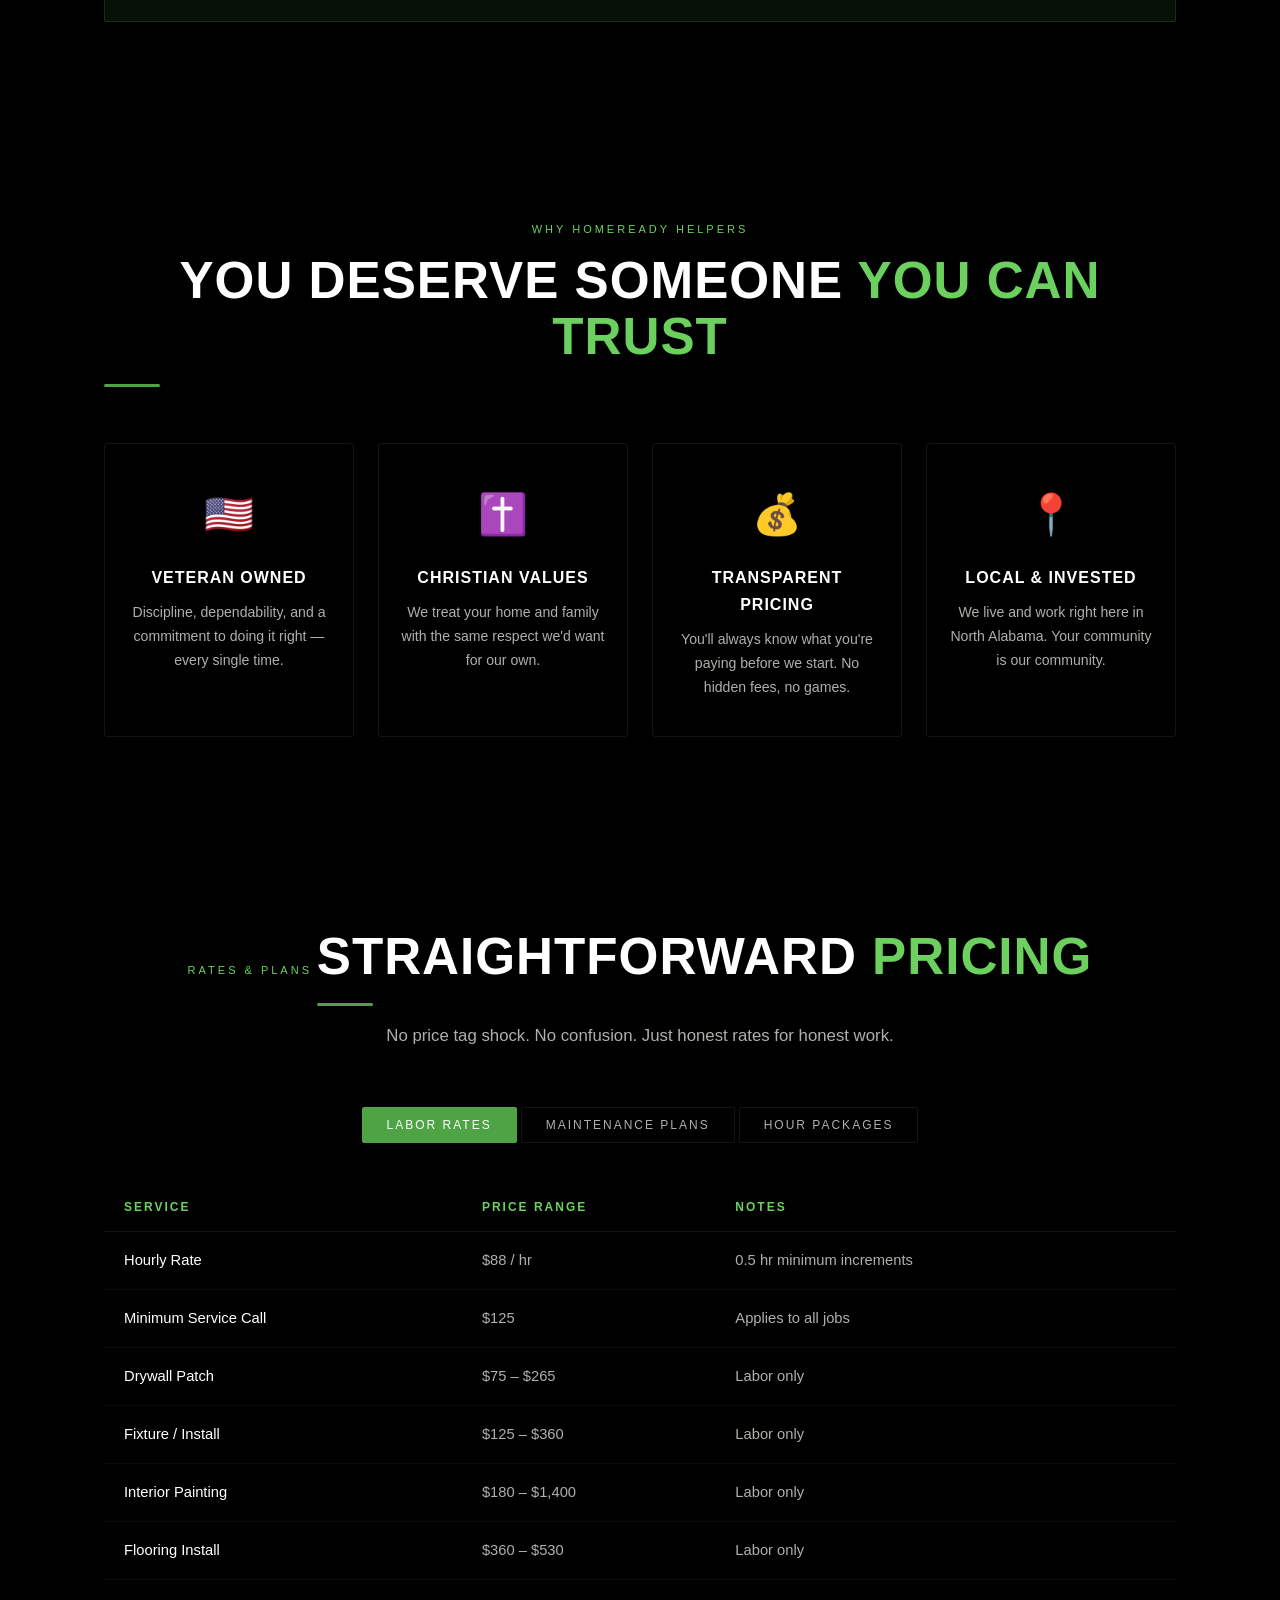
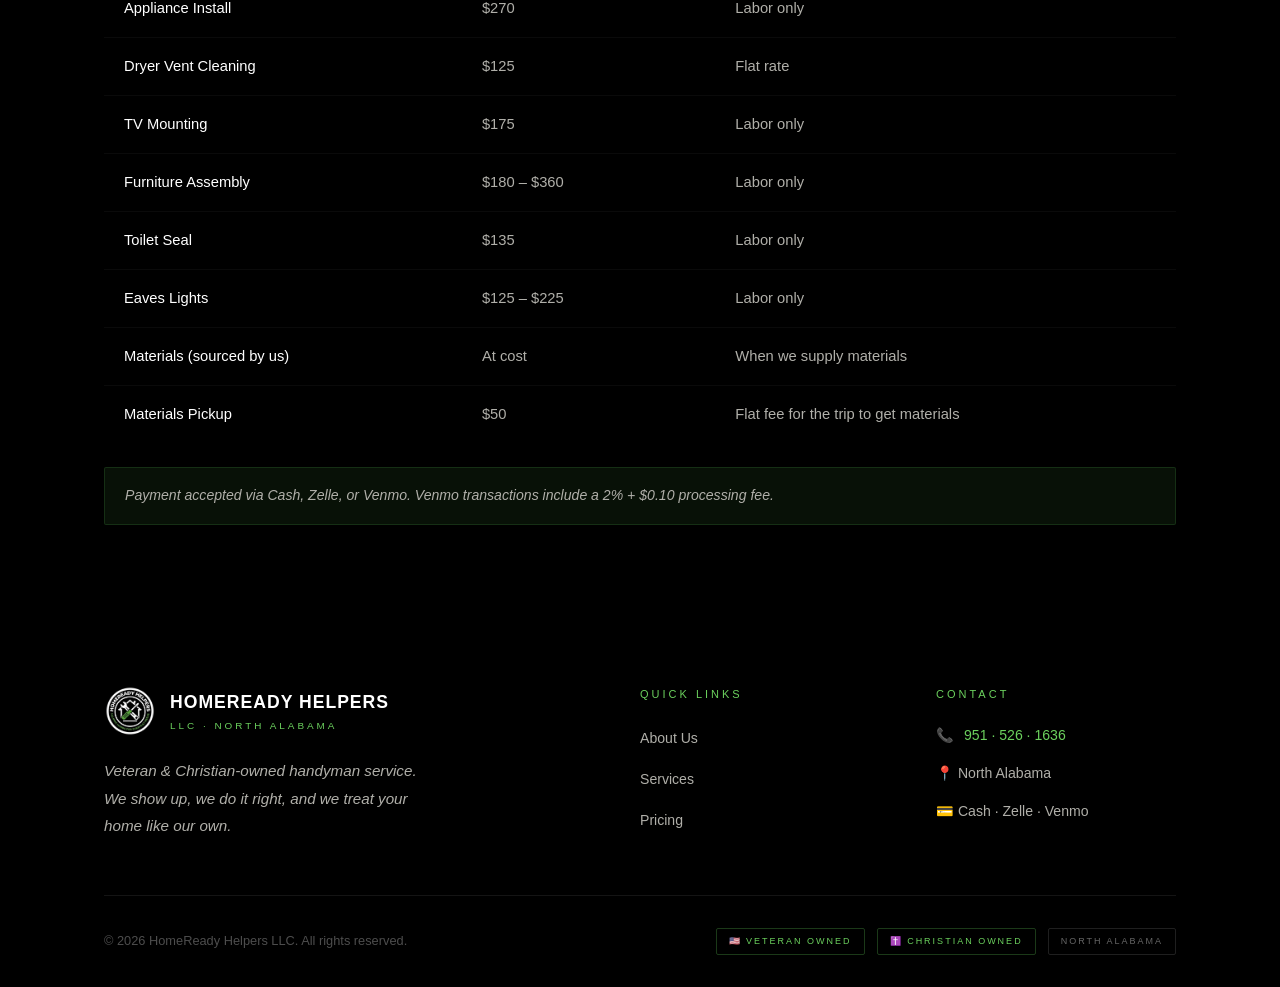
==== commit 0feccc44: "Bill materials at cost and add a $50 flat materials pickup fee Drop the +20% materials markup, add a" ====
--- a/index.html
+++ b/index.html
@@ -307,7 +307,8 @@
             <tr><td>Furniture Assembly</td><td>$180 – $360</td><td>Labor only</td></tr>
             <tr><td>Toilet Seal</td><td>$135</td><td>Labor only</td></tr>
             <tr><td>Eaves Lights</td><td>$125 – $225</td><td>Labor only</td></tr>
-            <tr><td>Materials (sourced by us)</td><td>Cost + 20%</td><td>When we supply materials</td></tr>
+            <tr><td>Materials (sourced by us)</td><td>At cost</td><td>When we supply materials</td></tr>
+            <tr><td>Materials Pickup</td><td>$50</td><td>Flat fee for the trip to get materials</td></tr>
           </tbody>
         </table>
         <div class="pricing-note">
@@ -382,7 +383,6 @@
           </tbody>
         </table>
         <div class="pricing-note">
-          Hour packages are great for landlords, property managers, or homeowners with ongoing projects.
           Unused hours expire at the end of each month — no rollover. Overage hours billed at $88/hr.
         </div>
       </div>
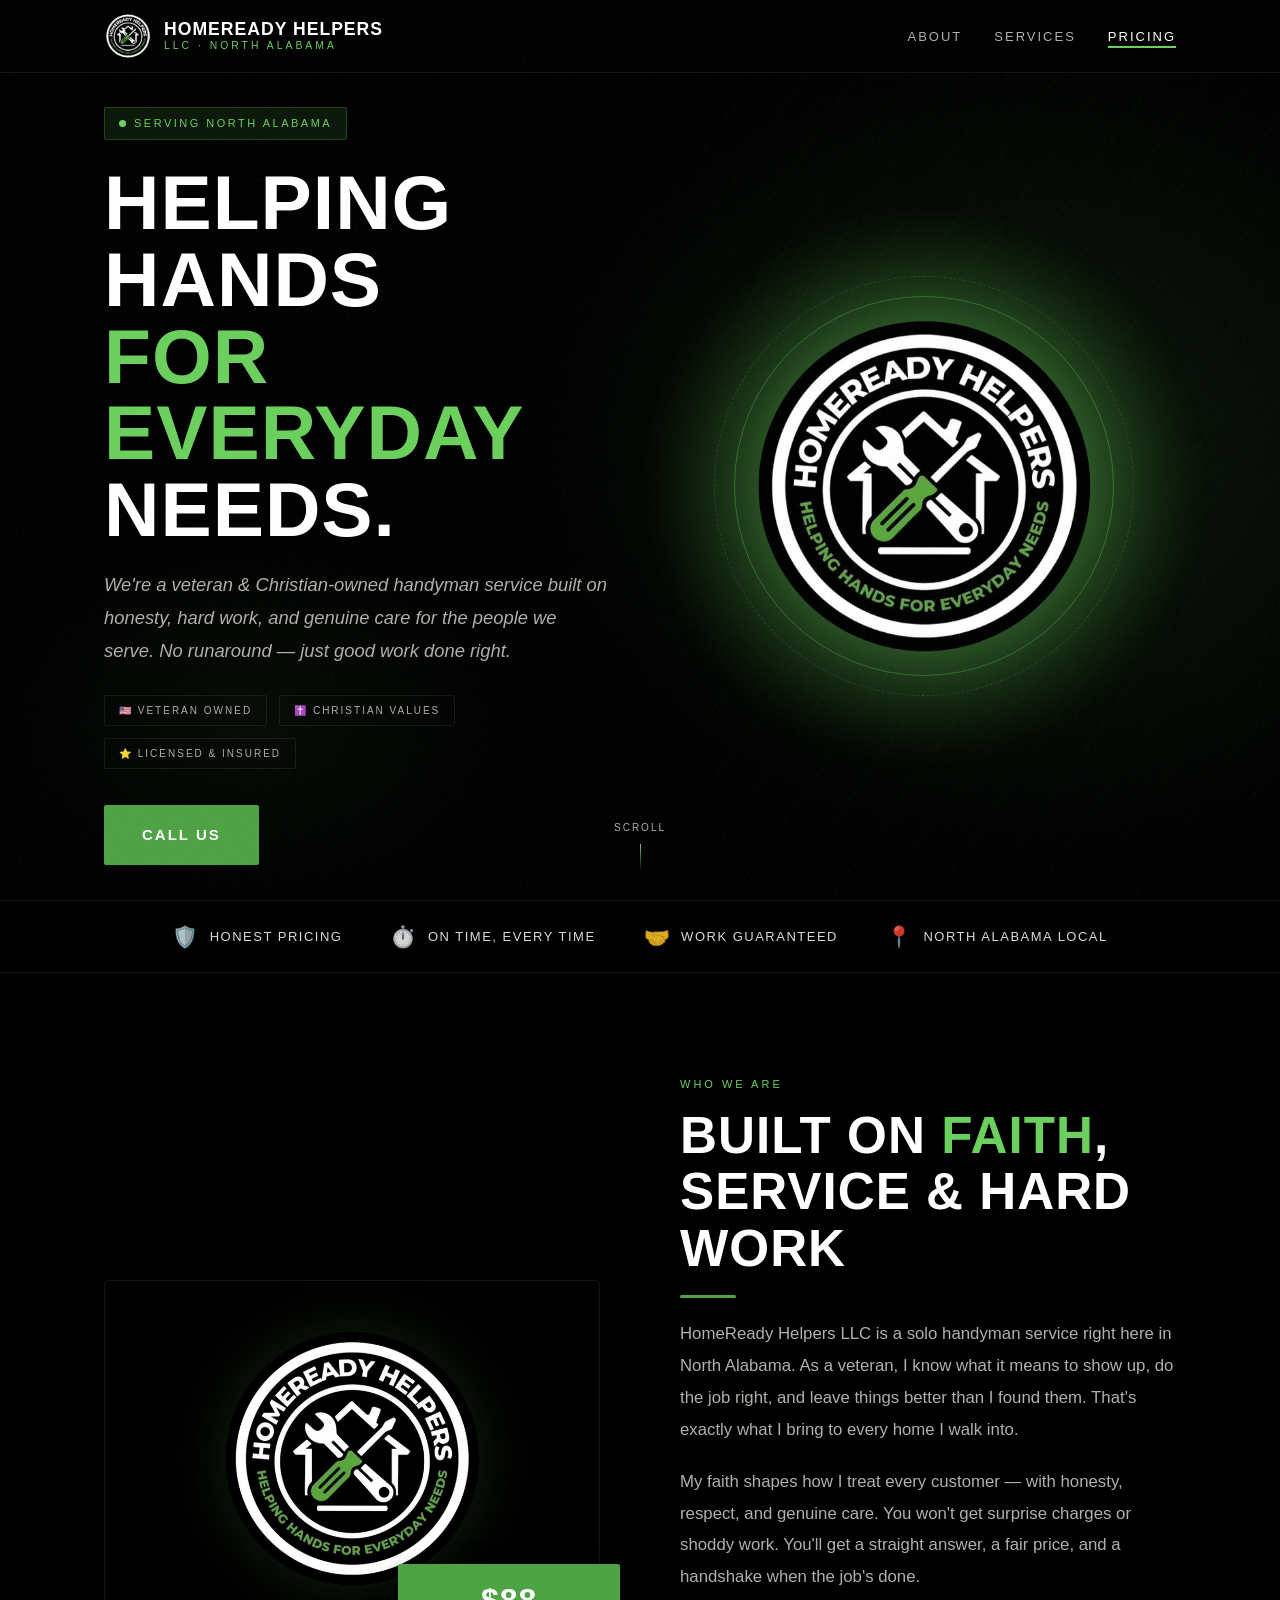
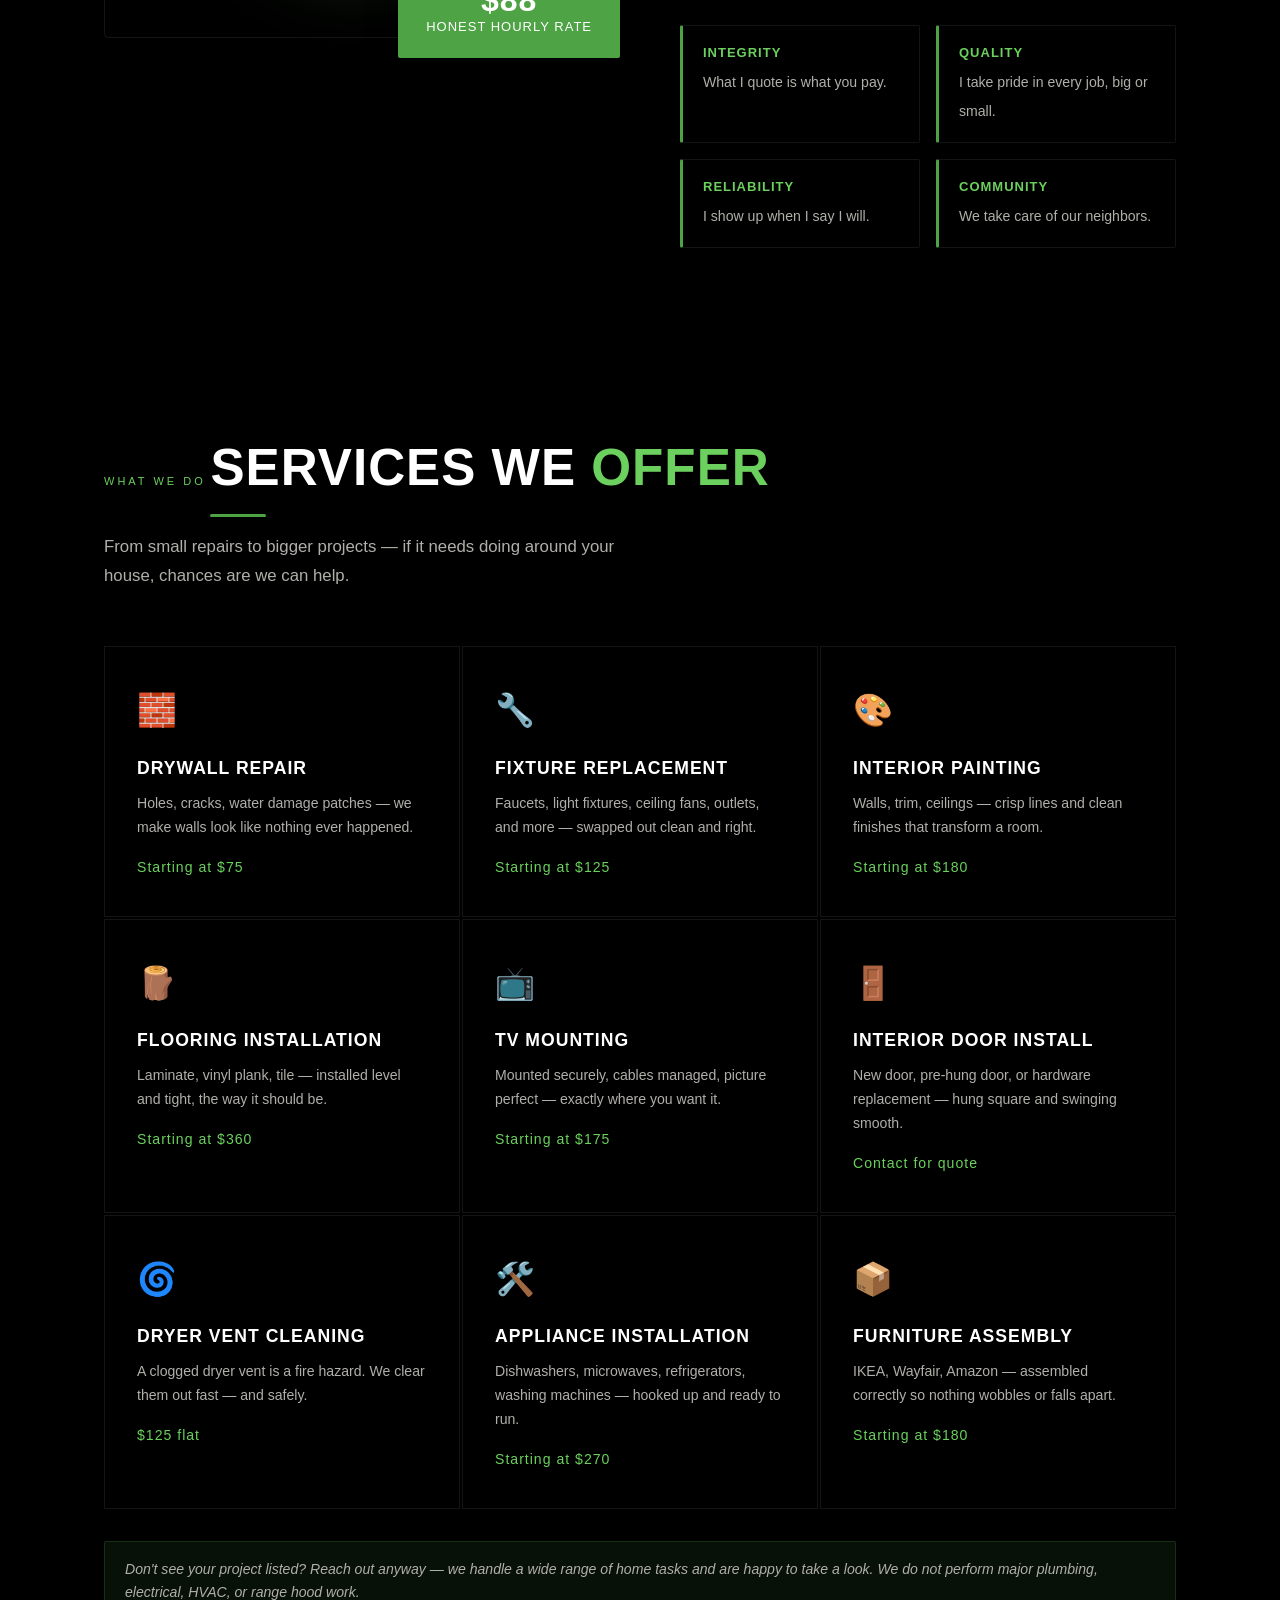
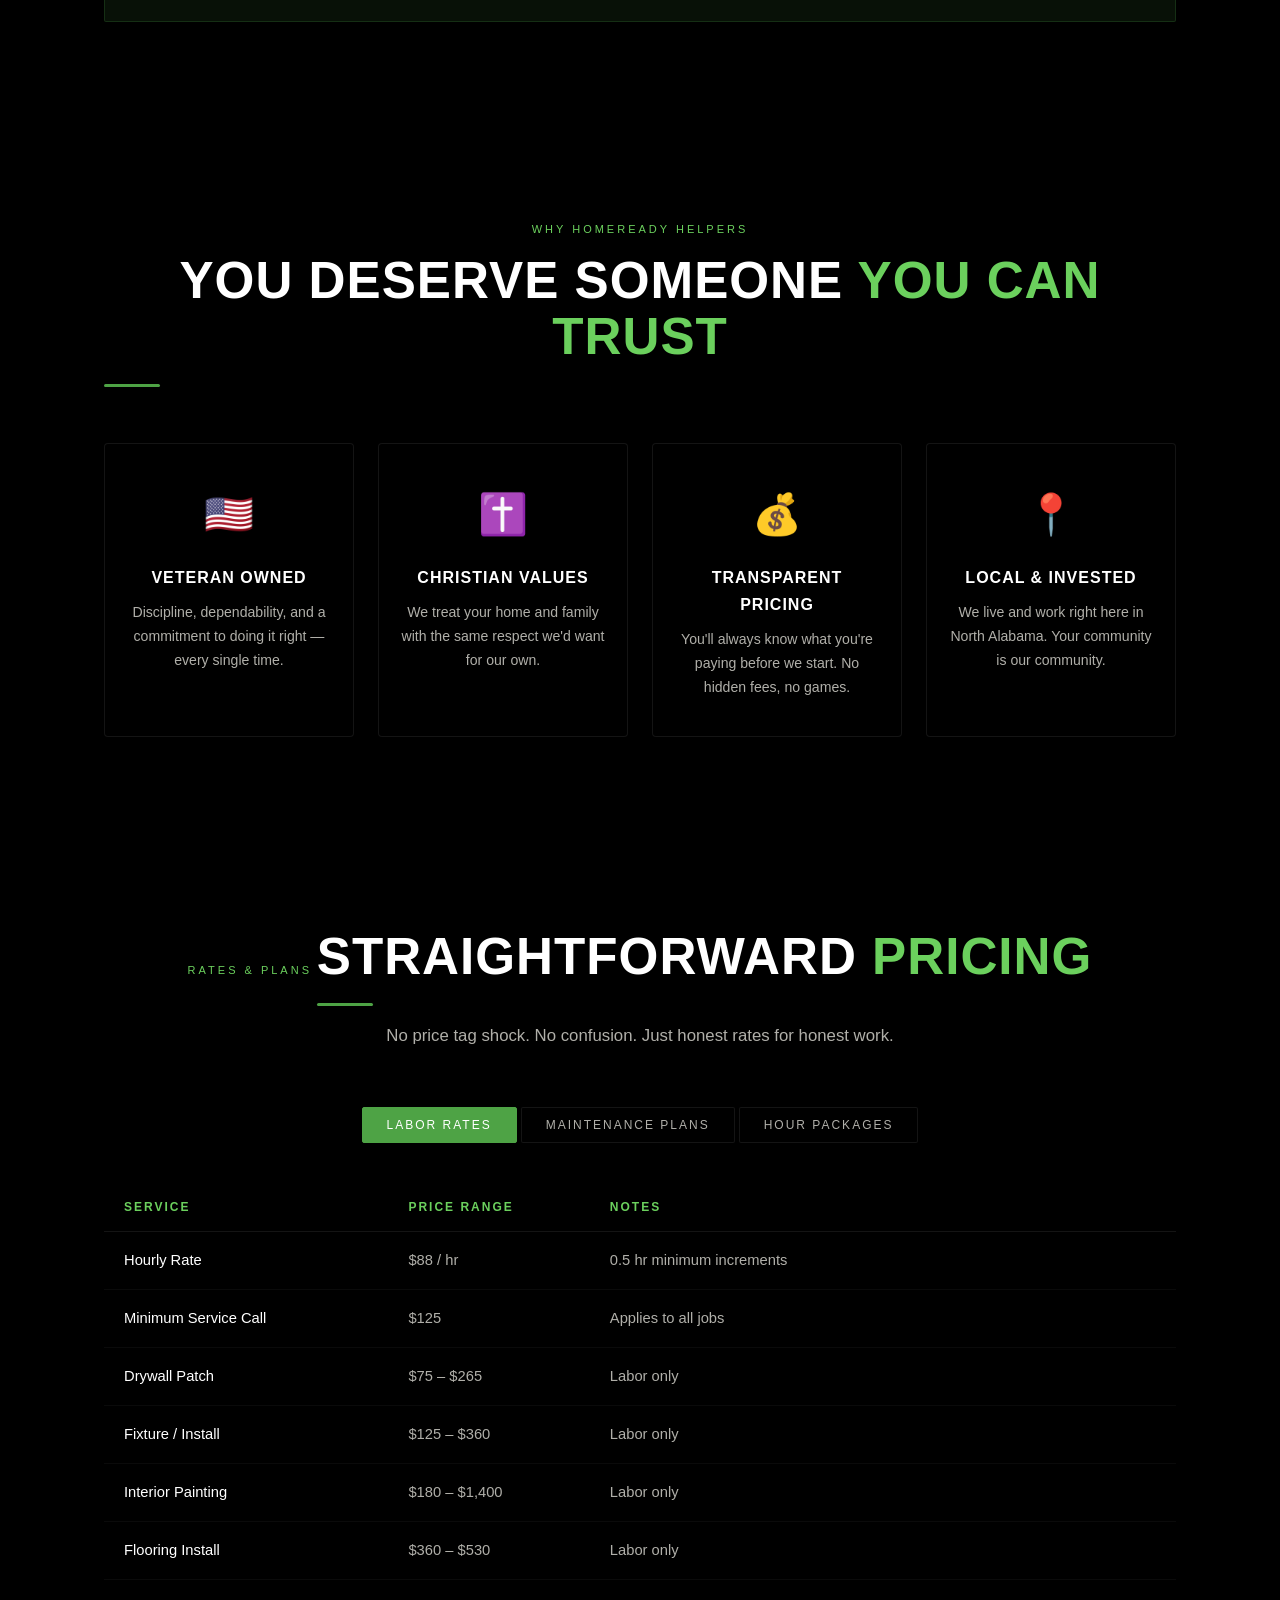
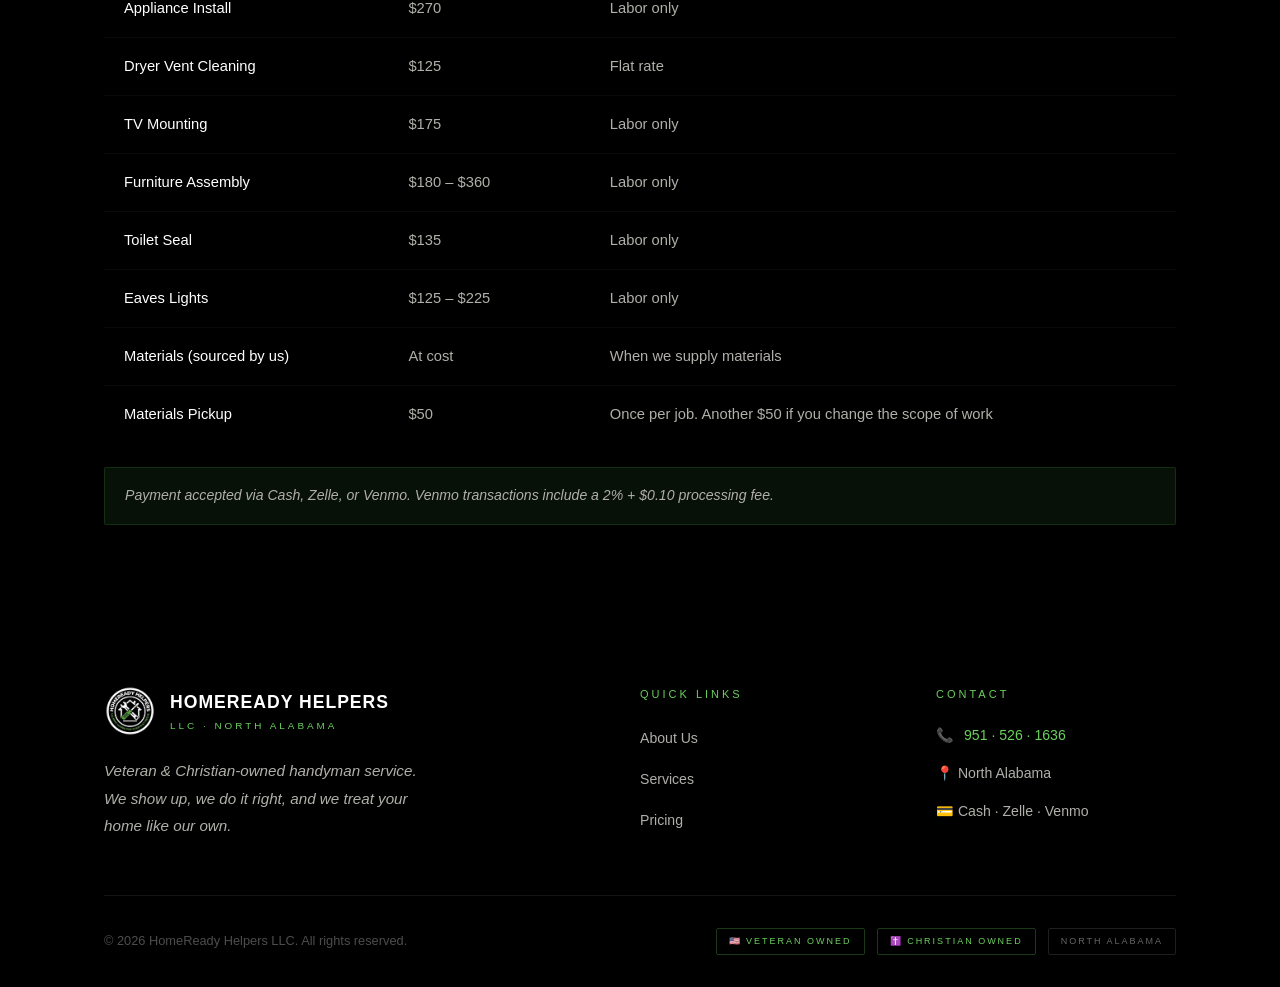
==== commit 6e685ec7: "Clarify materials pickup fee: once per job, again if scope changes Co-Authored-By: Claude Opus 5.5 <" ====
--- a/index.html
+++ b/index.html
@@ -308,7 +308,7 @@
             <tr><td>Toilet Seal</td><td>$135</td><td>Labor only</td></tr>
             <tr><td>Eaves Lights</td><td>$125 – $225</td><td>Labor only</td></tr>
             <tr><td>Materials (sourced by us)</td><td>At cost</td><td>When we supply materials</td></tr>
-            <tr><td>Materials Pickup</td><td>$50</td><td>Flat fee for the trip to get materials</td></tr>
+            <tr><td>Materials Pickup</td><td>$50</td><td>Once per job. Another $50 if you change the scope of work</td></tr>
           </tbody>
         </table>
         <div class="pricing-note">
